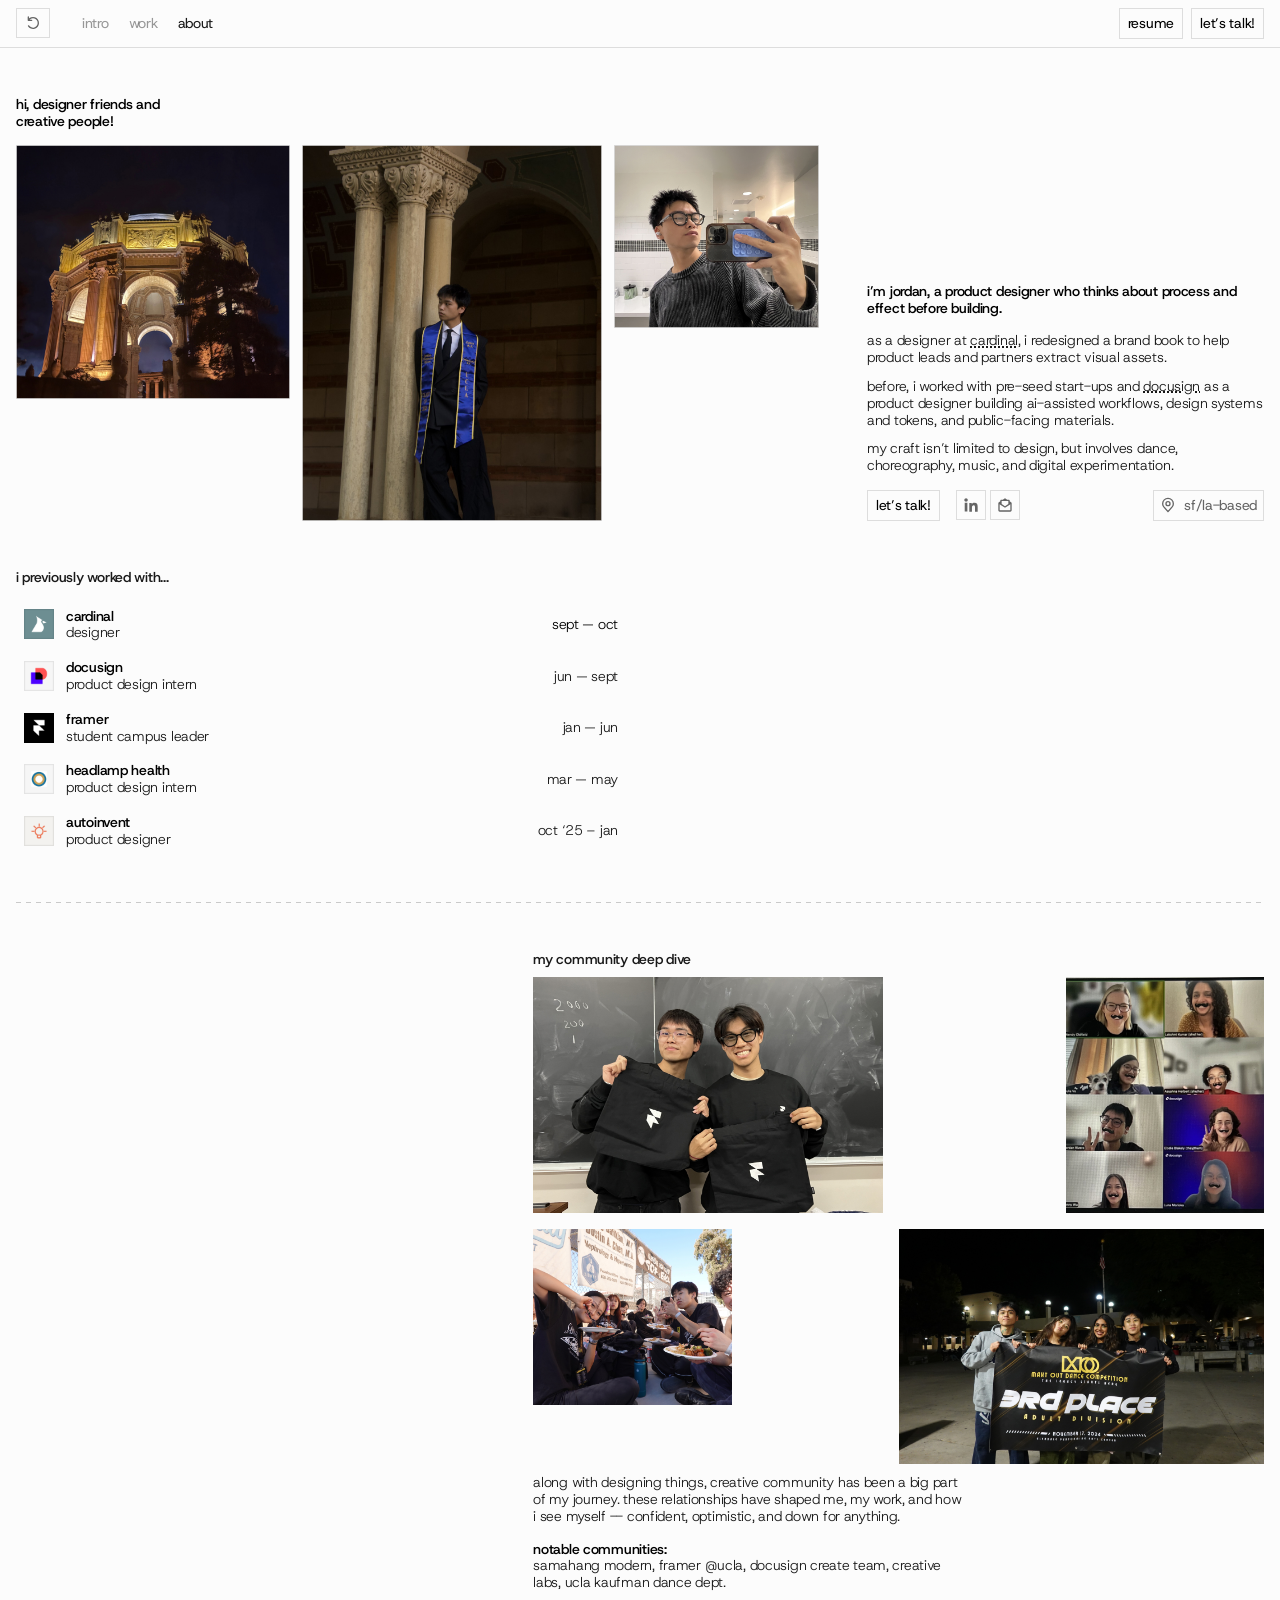
==== about.html @ 240d4ef6 "Use the paper plane as the site icon Tab icons at 32px and 192px, plus a 180px home-screen icon on t" ====
<!doctype html>
<html lang="en" class="is-about">
<head>
  <meta charset="utf-8">
  <meta name="viewport" content="width=device-width, initial-scale=1">
  <title>About — Jordan Rivero</title>
  <link rel="icon" href="favicon-32.png" sizes="32x32" type="image/png">
  <link rel="icon" href="favicon.png" sizes="192x192" type="image/png">
  <link rel="apple-touch-icon" href="apple-touch-icon.png">
  <meta name="description" content="Jordan Rivero — a product designer who thinks about process and effect before building.">
  <link rel="preconnect" href="https://fonts.googleapis.com">
  <link rel="preconnect" href="https://fonts.gstatic.com" crossorigin>
  <link href="https://fonts.googleapis.com/css2?family=Host+Grotesk:wght@300;400;500&display=swap" rel="stylesheet">
  <link rel="stylesheet" href="opening.css">
  <link rel="stylesheet" href="about.css">
  <!-- Opt into the entrance animation (reveal.js) unless motion is reduced -->
  <script>if (!matchMedia('(prefers-reduced-motion: reduce)').matches) document.documentElement.classList.add('js-reveal');</script>
</head>
<body>
  <nav class="nav" aria-label="Primary">
    <div class="nav__left">
      <!-- Reload: opens the main page fresh, so the opening animation plays from the start -->
      <a class="nav__reset" href="index.html" aria-label="Replay the intro"><svg viewBox="0 0 16 16" aria-hidden="true"><path d="M6.66667 5.33333H3.33333V2M3.52733 10.9047C4.14857 11.8613 5.06012 12.5935 6.12817 12.9939C7.19621 13.3942 8.36448 13.4416 9.46145 13.1291C10.5584 12.8166 11.5263 12.1607 12.223 11.2575C12.9197 10.3544 13.3085 9.25175 13.3324 8.11138C13.3562 6.97101 13.0138 5.85303 12.3555 4.92158C11.6972 3.99014 10.7575 3.29429 9.67458 2.9362C8.59163 2.5781 7.4224 2.57664 6.33856 2.93201C5.25471 3.28738 4.31335 3.98087 3.65267 4.91067"/></svg></a>
      <div class="nav__links">
        <a class="nav__link" href="index.html#intro">intro</a>
        <a class="nav__link" href="index.html#work">work</a>
        <a class="nav__link is-active" href="about.html" aria-current="page">about</a>
      </div>
    </div>
    <div class="nav__actions">
      <a class="button" href="https://drive.google.com/file/d/1X71QwJowurffZBn5JLsABfMoCpLJ9Lz0/view?usp=sharing" target="_blank" rel="noopener">resume</a>
      <a class="button" href="mailto:jarivero004@gmail.com">let’s talk!</a>
    </div>
  </nav>

  <main class="about">
    <section class="about__intro">
      <div class="about__hello">
        <h1 class="about__title" data-reveal>hi, designer friends and creative people!</h1>
        <div class="about__photos">
          <img data-reveal src="assets/about/photo-palace.jpg" width="960" height="888" style="--w: 320; --h: 296" alt="The Palace of Fine Arts in San Francisco lit up at night" loading="lazy">
          <img data-reveal src="assets/about/photo-grad.jpg" width="1053" height="1317" style="--w: 351; --h: 439" alt="Jordan in a suit and UCLA graduation stole beside stone columns" loading="lazy">
          <img data-reveal src="assets/about/photo-selfie.jpg" width="720" height="639" style="--w: 240; --h: 213" alt="Jordan taking a mirror selfie in glasses and a knit sweater" loading="lazy">
        </div>
      </div>

      <div class="about__bio">
        <p class="about__lead" data-reveal>i’m jordan, a product designer who thinks about process and effect before building.</p>
        <div class="about__text">
          <p data-reveal>as a designer at <a href="https://www.trycardinal.com/" target="_blank" rel="noopener">cardinal</a>, i redesigned a brand book to help product leads and partners extract visual assets.</p>
          <p data-reveal>before, i worked with pre-seed start-ups and <a href="https://www.docusign.com" target="_blank" rel="noopener">docusign</a> as a product designer building ai-assisted workflows, design systems and tokens, and public-facing materials.</p>
          <p data-reveal>my craft isn’t limited to design, but involves dance, choreography, music, and digital experimentation.</p>
        </div>
        <div class="about__actions" data-reveal>
          <div class="about__contact">
            <a class="button" href="mailto:jarivero004@gmail.com">let’s talk!</a>
            <div class="about__icons">
              <a class="icon-btn" href="https://www.linkedin.com/in/jordanarivero" target="_blank" rel="noopener" aria-label="LinkedIn"><svg viewBox="0 0 16 16" aria-hidden="true"><path fill-rule="evenodd" clip-rule="evenodd" d="M6.286 5.97933H8.762V7.21267C9.11867 6.50333 10.0333 5.866 11.4073 5.866C14.0413 5.866 14.6667 7.278 14.6667 9.86867V14.6667H12V10.4587C12 8.98333 11.6433 8.15133 10.7353 8.15133C9.476 8.15133 8.95267 9.048 8.95267 10.458V14.6667H6.286V5.97933ZM1.71333 14.5533H4.38V5.866H1.71333V14.5533ZM4.762 3.03333C4.7621 3.25685 4.71777 3.47816 4.63159 3.68439C4.54541 3.89063 4.4191 4.07768 4.26 4.23467C4.10043 4.39341 3.91114 4.51916 3.70295 4.60472C3.49476 4.69028 3.27175 4.73399 3.04667 4.73333C2.59307 4.73231 2.15794 4.55352 1.83467 4.23533C1.6762 4.07776 1.55035 3.8905 1.46433 3.68425C1.37831 3.47799 1.33379 3.25681 1.33333 3.03333C1.33333 2.582 1.51333 2.15 1.83533 1.83133C2.1578 1.51192 2.59345 1.33292 3.04733 1.33333C3.502 1.33333 3.938 1.51267 4.26 1.83133C4.582 2.15 4.762 2.582 4.762 3.03333Z"/></svg></a>
              <a class="icon-btn" href="mailto:jarivero004@gmail.com" aria-label="Email"><svg viewBox="0 0 16 16" aria-hidden="true"><path d="M14.3667 5.44667L12.6667 4.31333V3.34C12.6667 2.97333 12.3667 2.67333 12 2.67333H10.2L8.36667 1.45333C8.14 1.30667 7.85333 1.30667 7.62667 1.45333L5.79333 2.67333H3.99333C3.62667 2.67333 3.32667 2.97333 3.32667 3.34V4.31333L1.62667 5.44667C1.44 5.57333 1.32667 5.78 1.32667 6V13.3333C1.32667 14.0667 1.92667 14.6667 2.66 14.6667H13.3267C14.06 14.6667 14.66 14.0667 14.66 13.3333V6C14.66 5.78 14.5467 5.56667 14.36 5.44667H14.3667ZM4.66667 4H11.3333V6.97333L8 9.19333L4.66667 6.97333V4ZM2.66667 13.3333V7.24667L3.63333 7.88667L7.63333 10.5533C7.74667 10.6267 7.87333 10.6667 8 10.6667C8.12667 10.6667 8.26 10.6267 8.36667 10.5533L12.3667 7.88667L13.3333 7.24667V13.3333H2.66667Z"/></svg></a>
            </div>
          </div>
          <span class="about__place"><svg viewBox="0 0 16 16" aria-hidden="true"><g transform="translate(2 0.667)"><path d="M6 8C7.10457 8 8 7.10457 8 6C8 4.89543 7.10457 4 6 4C4.89543 4 4 4.89543 4 6C4 7.10457 4.89543 8 6 8Z"/><path d="M2.22876 2.22876C3.22896 1.22857 4.58551 0.666667 6 0.666667C7.41449 0.666667 8.77104 1.22857 9.77124 2.22876C10.7714 3.22896 11.3333 4.58551 11.3333 6C11.3333 7.26133 11.0653 8.08667 10.3333 9L6 14L1.66667 9C0.934667 8.08667 0.666667 7.26133 0.666667 6C0.666667 4.58551 1.22857 3.22896 2.22876 2.22876Z"/></g></svg>sf/la-based</span>
        </div>
      </div>
    </section>

    <section class="about__work" aria-labelledby="work-title">
      <h2 class="about__heading" id="work-title" data-reveal>i previously worked with...</h2>
      <ul class="roles">
        <li class="role is-current" data-reveal><img src="assets/about/logo-cardinal.png" width="30" height="30" alt=""><div class="role__name"><strong>cardinal</strong><span>designer</span></div><span class="role__date">sept — oct</span></li>
        <li class="role" data-reveal><img src="assets/about/logo-docusign.png" width="30" height="30" alt=""><div class="role__name"><strong>docusign</strong><span>product design intern</span></div><span class="role__date">jun — sept</span></li>
        <li class="role" data-reveal><img src="assets/about/logo-framer.png" width="30" height="30" alt=""><div class="role__name"><strong>framer</strong><span>student campus leader</span></div><span class="role__date">jan — jun</span></li>
        <li class="role" data-reveal><img src="assets/about/logo-headlamp.png" width="30" height="30" alt=""><div class="role__name"><strong>headlamp health</strong><span>product design intern</span></div><span class="role__date">mar — may</span></li>
        <li class="role" data-reveal><img src="assets/about/logo-autoinvent.png" width="30" height="30" alt=""><div class="role__name"><strong>autoinvent</strong><span>product designer</span></div><span class="role__date">oct ‘25 – jan</span></li>
      </ul>
    </section>

    <hr class="about__divider" data-reveal>

    <section class="about__community" aria-labelledby="community-title">
      <h2 class="about__heading" id="community-title" data-reveal>my community deep dive</h2>
      <div class="community__grid">
        <div class="community__col" style="--w: 416">
          <img data-reveal src="assets/about/community-framer.jpg" width="1248" height="840" style="--w: 416; --h: 280" alt="Two Framer campus leaders holding Framer tote bags in a classroom" loading="lazy">
          <img data-reveal src="assets/about/community-lunch.jpg" width="708" height="627" style="--w: 236; --h: 209" alt="A group sharing food outdoors on campus" loading="lazy">
        </div>
        <div class="community__col" style="--w: 434">
          <img class="is-end" data-reveal src="assets/about/community-call.jpg" width="708" height="840" style="--w: 236; --h: 280" alt="A video call grid of teammates wearing paper moustaches" loading="lazy">
          <img data-reveal src="assets/about/community-dance.jpg" width="1302" height="840" style="--w: 434; --h: 280" alt="Dance team holding a 3rd place banner at night" loading="lazy">
        </div>
      </div>
      <div class="community__text">
        <p data-reveal>along with designing things, creative community has been a big part of my journey. these relationships have shaped me, my work, and how i see myself -- confident, optimistic, and down for anything.</p>
        <p data-reveal><strong>notable communities:</strong><br>samahang modern, framer @ucla, docusign create team, creative labs, ucla kaufman dance dept.</p>
      </div>
    </section>
  </main>

  <script src="reveal.js"></script>
</body>
</html>
---- opening.css ----
* { box-sizing: border-box; margin: 0; padding: 0; }

html, body { min-height: 100%; }

/* No rubber-band bounce past the top or bottom: the nav and footers stay against the screen
   edges instead of pulling away to show the page colour beyond them */
html, body { overscroll-behavior: none; }

body {
  background: #fcfcfc;
  color: rgba(0, 0, 0, 0.9);
  font-family: "Host Grotesk", system-ui, sans-serif;
  -webkit-font-smoothing: antialiased;
}

/* No scrolling until the box has landed (the about page has no opening) */
html:not(.is-landed):not(.is-about) body { overflow: hidden; }

a { color: inherit; text-decoration: none; }

/* ---------- Opening ---------- */

.opening {
  position: fixed;
  inset: 0;
  display: grid;
  place-items: center;
  pointer-events: none;
}

/* The frame, carried to the landing box */
.group {
  position: relative;
  /* no will-change: as its own layer, the group's origin moves by fractions of a pixel while the
     box grows, and the clouds re-snap inside it every frame (a visible shake) */
}

/* Outer size is driven by opening.js: 8×8 (closed) → 138×153 (centre cell) → 728×152
   (middle row) → 728×489 (all nine cells, fit to the viewport) */
.frame {
  --k: 4px; /* box inset: 4px in the opening, 8px on the landing */
  --b: 1px; /* box border */
  position: relative;
  width: 8px;
  height: 8px;
}

.box {
  position: absolute;
  inset: var(--k);
  overflow: hidden;
  background: #fff;
  border: var(--b) solid rgba(0, 0, 0, 0.12);
}

.frame.is-closed .box { border-color: transparent; }

/* 4px squares tucked against the box's corners, in the gap around it (Figma 565:2530) */
.corner {
  --c: calc(var(--k) - 4px);
  position: absolute;
  width: 4px;
  height: 4px;
  background: rgba(0, 0, 0, 0.4);
  opacity: 0;
}
.corner--tl { left: var(--c); top: var(--c); }
.corner--tr { right: var(--c); top: var(--c); }
.corner--bl { left: var(--c); bottom: var(--c); }
.corner--br { right: var(--c); bottom: var(--c); }

/* The picture, 473px tall and 720 → 712px wide (opening.js sets the width), laid out in its
   own px. opening.js places it so the window it should show sits on the box centre, scaled
   to fill the box */
.art {
  position: absolute;
  left: 50%;
  top: 50%;
  width: 720px;
  height: 473px;
  transform-origin: 0 0;
}

.grid { position: absolute; inset: 0; }
/* the cloud photo at Figma's object-cover size (1672×941 scaled to 473 tall), centred, so
   it stays put while the grid's width changes */
.art__sky { position: absolute; top: 0; left: 50%; width: 840px; height: 473px; margin-left: -420px; }
.art__sky img { width: 100%; height: 100%; object-fit: cover; opacity: 0; }

/* Nine cells split by white lines (opening.js places them: the centre column is 130px wide,
   rows break at y 194 / 338). A lit cell is washed top → bottom with the Figma gradient;
   opening.js fades it in and out */
.grid__cell {
  position: absolute;
  background: linear-gradient(rgba(90, 254, 211, 0.4), rgba(152, 54, 118, 0.4));
  opacity: 0;
}
.grid__line { position: absolute; background: #fff; }
/* lines stay 1 screen px however the picture is scaled (--px = 1 / zoom) */
.grid__line--v { top: 0; bottom: 0; width: var(--px, 1px); }
.grid__line--h { left: 0; right: 0; height: var(--px, 1px); }

/* ---------- Landing ---------- */

.page {
  display: flex;
  flex-direction: column;
  gap: 48px;
  min-height: 100svh;
  padding-bottom: 48px;
}

.nav {
  display: flex;
  justify-content: space-between;
  align-items: flex-start;
  padding: 8px 16px;
  border-bottom: 1px solid rgba(0, 0, 0, 0.12);
}

.nav__left { display: flex; align-items: center; gap: 24px; }
.nav__links { display: flex; gap: 4px; }
.nav__actions { display: flex; gap: 8px; }

.nav__link,
.button,
.chip {
  font-size: 14px;
  line-height: 1.2;
  letter-spacing: -0.28px;
  white-space: nowrap;
}

.nav__link {
  padding: 6px 8px;
  border-radius: 6px;
  color: rgba(0, 0, 0, 0.4);
  transition: color 0.2s ease;
}
.nav__link:hover,
.nav__link.is-active { color: rgba(0, 0, 0, 0.9); }

.button {
  padding: 6px 8px;
  border: 1px solid rgba(0, 0, 0, 0.12);
  color: #000;
  transition: color 0.2s ease, border-color 0.2s ease, background-color 0.2s ease;
}
/* Hover inverts the button: a solid fill in the line colour, text knocked out of it (over the
   sky the same move in white) */
.button:hover,
.button:focus-visible { background: rgba(0, 0, 0, 0.9); border-color: rgba(0, 0, 0, 0.9); color: #fff; }

/* Reload (as in new-portfolio): opens the page fresh, replaying the opening. Hover darkens it
   and the arrow winds back */
.nav__reset {
  display: flex;
  padding: 6px 8px;
  border: 1px solid rgba(0, 0, 0, 0.12);
  transition: border-color 0.2s ease, background-color 0.2s ease;
}
.nav__reset svg {
  width: 16px;
  height: 16px;
  fill: none;
  stroke: rgba(0, 0, 0, 0.6);
  stroke-width: 1.33;
  stroke-linecap: round;
  stroke-linejoin: round;
  transition: stroke 0.2s ease, transform 0.4s cubic-bezier(0.2, 0.7, 0.2, 1);
}
.nav__reset:hover,
.nav__reset:focus-visible { border-color: rgba(0, 0, 0, 0.3); }
.nav__reset:hover svg,
.nav__reset:focus-visible svg { stroke: rgba(0, 0, 0, 0.9); transform: rotate(-40deg); }

/* Excerpt | hello + box | facts: 328 / 728 / 328 with 48px gaps across the 1480px Figma
   row, filling the height between the nav and the 48px bottom margin. The side columns
   give way (down to 230px, the text width) before the box does */
:root {
  --center-pad: clamp(16px, 6.1svh, 48px); /* space above the header and below the box */
  /* everything stacked around the box: nav 48 + gap 48 + bottom 48 + header 40 + gap 16 */
  --box-chrome: calc(200px + 2 * var(--center-pad));
}

.landing {
  flex: 1;
  display: grid;
  grid-template-columns: minmax(230px, 1fr) auto minmax(230px, 1fr);
  column-gap: 48px;
  align-content: center; /* row hugs the centre column, so facts line up 52px under the box */
  width: 100%;
  padding: 0 16px;
}

.excerpt,
.facts {
  display: flex;
  flex-direction: column;
  align-items: flex-start;
  gap: 16px;
  font-size: 14px;
  line-height: 1.2;
  letter-spacing: -0.7px;
}

.excerpt p { font-weight: 300; }

.side-title {
  font-size: 14px;
  font-weight: 500;
  line-height: 1.2;
  letter-spacing: -0.7px;
}

.excerpt { align-self: start; max-width: 230px; }
/* Bottom of its column, 48px under the box, with the title and each chip right-aligned */
.facts { align-self: end; align-items: flex-end; }

.facts__list {
  display: flex;
  flex-direction: column;
  align-items: inherit;
  gap: 8px;
  list-style: none;
}

.chip {
  display: inline-flex;
  align-items: center;
  gap: 10px;
  padding: 6px 8px;
  border: 1px solid rgba(0, 0, 0, 0.12);
  color: rgba(0, 0, 0, 0.6);
  transition: color 0.2s ease, border-color 0.2s ease;
}
.chip:hover { color: rgba(0, 0, 0, 0.9); border-color: rgba(0, 0, 0, 0.3); }

.chip__arrow {
  width: 16px;
  height: 16px;
  fill: none;
  stroke: currentColor;
  stroke-width: 1.2;
  stroke-linejoin: round;
  transition: transform 0.2s ease;
}
.chip:hover .chip__arrow { transform: translateX(2px); }

.center {
  display: flex;
  flex-direction: column;
  align-items: center;
  gap: 16px;
  align-self: center;
  padding: var(--center-pad) 0;
}

.hello {
  display: flex;
  flex-direction: column;
  align-items: center;
  gap: 6px;
  font-size: 18px;
  font-weight: 500;
  line-height: 0.92;
  letter-spacing: -0.9px;
  white-space: nowrap;
}

.slot {
  position: relative;
  /* As big as the viewport allows at the Figma 728:489 ratio: limited by the height left
     under the nav and header, or by the width left beside two 230px side columns */
  width: min(2000px, 100vw - 32px - 2 * (230px + 48px), max(280px, (100svh - var(--box-chrome)) * 728 / 489));
  aspect-ratio: 728 / 489;
}

/* Once landed, the frame lives in the slot */
.slot .frame { position: absolute; inset: 0; width: auto !important; height: auto !important; }

/* ---------- Full sky (after one scroll down) ---------- */

/* The frame leaves the slot and grows past the viewport edges, so its border and corner
   ticks slide off screen. opening.js drives the rect */
.slot .frame.is-free {
  position: fixed;
  left: var(--fx);
  top: var(--fy);
  right: auto;
  bottom: auto;
  width: var(--fw) !important;
  height: var(--fh) !important;
  z-index: 5;
}

/* Nav sticks to the top (phones scroll the landing, and the sky opens from its bottom), and
   stays on top of the sky in white */
.nav {
  position: sticky;
  top: 0;
  z-index: 10;
  background: #fcfcfc;
  transition: border-color 0.4s ease, background-color 0.4s ease;
}
.is-full .nav { background: transparent; }
.is-full .nav { border-bottom-color: rgba(255, 255, 255, 0.6); }
.is-full .button { border-color: rgba(255, 255, 255, 0.5); } /* over the sky (Figma 566:4291) */
.is-full .button:hover,
.is-full .button:focus-visible { background: #fff; border-color: #fff; color: rgba(0, 0, 0, 0.9); }
.is-full .button,
.is-full .nav__link:hover,
.is-full .nav__link.is-active { color: #fff; }
.is-full .nav__link { color: rgba(255, 255, 255, 0.6); }
.is-full .nav__reset { border-color: rgba(255, 255, 255, 0.5); }
.is-full .nav__reset svg { stroke: #fff; }
.is-full .nav__reset:hover,
.is-full .nav__reset:focus-visible { background: #fff; border-color: #fff; }
.is-full .nav__reset:hover svg,
.is-full .nav__reset:focus-visible svg { stroke: rgba(0, 0, 0, 0.9); }

.is-full .replay { opacity: 0; pointer-events: none; transition-delay: 0s; }

/* Paper planes, placed in the 1512×785 Figma sky and flown in by opening.js */
.planes {
  position: fixed;
  inset: 0;
  z-index: 6;
  overflow: hidden;
  pointer-events: none;
}

.plane {
  position: absolute;
  opacity: 0;
  pointer-events: none;
  will-change: transform;
}
.is-cases .plane { pointer-events: auto; cursor: pointer; }

.plane__body {
  position: absolute;
  inset: 0;
  transition: transform 0.4s cubic-bezier(0.2, 0.7, 0.2, 1);
}
/* The coral plane from the transparent sticker sheet, in a 150×56 box centred in the
   plane's box, then scaled, turned and flipped */
.plane__art {
  --sheet: url("assets/planes/plane.png") -0.82px -0.7px / 151.65px 57.43px no-repeat;
  position: absolute;
  left: 50%;
  top: 50%;
  width: 150px;
  height: 56px;
  background: var(--sheet);
  isolation: isolate;
  transform: translate(-50%, -50%) scale(var(--s, 1)) rotate(var(--rot, 0deg)) scaleY(var(--flip, 1));
}

/* Recolour: a colour-blend fill cut to the plane's shape by the same crop */
.plane__tint {
  position: absolute;
  inset: 0;
  background: var(--tint);
  mix-blend-mode: color;
  -webkit-mask: var(--sheet);
  mask: var(--sheet);
  transition: background-color 0.3s ease;
}

/* Highlighted (its plane or chip is hovered): nudges forward along its heading, and drops the
   grey for its own colour */
.plane.is-hot .plane__body { transform: translate(calc(var(--dx) * 10px), calc(var(--dy) * 10px)) scale(1.05); }
.plane.is-hot .plane__tint { background-color: var(--hot, var(--tint)); }

/* "coming soon!" tag for studies that aren't up yet: floats just above its plane while the
   plane or its chip is hovered (Figma 566:4546) */
.plane__soon {
  position: absolute;
  left: 50%;
  bottom: calc(100% + 8px);
  padding: 6px 8px;
  border: 1px solid #f5f3ee;
  background: #f5f3ee;
  font-size: 14px;
  line-height: 1.2;
  letter-spacing: -0.28px;
  color: #000;
  white-space: nowrap;
  pointer-events: none;
  opacity: 0;
  transform: translate(-50%, 4px);
  transition: opacity 0.2s ease, transform 0.25s cubic-bezier(0.2, 0.7, 0.2, 1);
}
.plane.is-hot .plane__soon { opacity: 1; transform: translate(-50%, 0); }

.cases {
  position: fixed;
  left: 16px;
  bottom: 48px;
  z-index: 7;
  display: flex;
  flex-direction: column;
  gap: 16px;
  width: min(294px, 100vw - 32px);
  padding: 16px;
  background: rgba(255, 255, 255, 0.85);
  opacity: 0;
  transform: translateY(8px);
  pointer-events: none;
  transition: opacity 0.5s ease, transform 0.5s cubic-bezier(0.2, 0.7, 0.2, 1);
}
.is-cases .cases { opacity: 1; transform: none; pointer-events: auto; }

.cases__title {
  font-size: 14px;
  font-weight: 500;
  line-height: 1.2;
  letter-spacing: -0.7px;
}

.cases__list { display: flex; flex-wrap: wrap; gap: 8px; }

.case-chip {
  padding: 6px 8px;
  border: 1px solid rgba(0, 0, 0, 0.12);
  font-size: 14px;
  line-height: 1.2;
  letter-spacing: -0.28px;
  color: #000;
  transition: color 0.2s ease, border-color 0.2s ease, background-color 0.2s ease;
}
/* Same hover as the nav buttons: filled in near-black; also lit while its plane is hovered */
.case-chip.is-hot,
.case-chip:focus-visible { background: rgba(0, 0, 0, 0.9); border-color: rgba(0, 0, 0, 0.9); color: #fff; }

/* Nav and side content load after the header + box, staggered via --d, with the about page's
   entrance: a 14px rise, 70ms apart */
[data-in] {
  opacity: 0;
  transform: translateY(14px);
  transition: opacity 0.7s ease var(--d, 0s), transform 0.8s cubic-bezier(0.2, 0.7, 0.2, 1) var(--d, 0s);
}
.is-landed [data-in] { opacity: 1; transform: none; }

/* Back to the landing via "intro" on the about page (opening.js enterLanding): the about
   page's entrance, a quick staggered rise via --rd, instead of replaying the opening. The nav
   just stays put */
.is-entering .landing [data-in],
.is-entering-box .slot { opacity: 0; transform: translateY(14px); transition: none; }
.is-entering .nav[data-in] { transition: none; }
.is-skip:not(.is-landed) .opening { visibility: hidden; }
.is-skip:not(.is-landed) .nav[data-in] { opacity: 1; transform: none; transition: none; }
.is-reveal .landing [data-in],
.is-reveal .slot {
  transition:
    opacity 0.7s ease var(--rd, 0ms),
    transform 0.8s cubic-bezier(0.2, 0.7, 0.2, 1) var(--rd, 0ms);
}

/* Narrower screens: stack the columns under the box */
@media (max-width: 900px) {
  .landing {
    grid-template-columns: minmax(0, 1fr);
    gap: 48px;
  }
  .slot { width: min(100%, 728px); }
  .excerpt, .facts { width: min(100%, 728px); max-width: none; justify-self: center; }
  .center { order: -1; padding: 0; }
  .facts { align-self: start; }
}

.replay {
  position: fixed;
  left: 16px;
  bottom: 16px;
  padding: 6px 10px;
  border: 1px solid rgba(0, 0, 0, 0.12);
  border-radius: 999px;
  background: #fcfcfc;
  font: inherit;
  font-size: 12px;
  color: rgba(0, 0, 0, 0.4);
  cursor: pointer;
  opacity: 0;
  pointer-events: none;
  transition: opacity 0.4s ease, color 0.2s ease;
}
.replay:hover { color: rgba(0, 0, 0, 0.9); }
.is-landed .replay { opacity: 1; pointer-events: auto; transition-delay: 1.2s, 0s; }

/* ---------- Case study (Figma 566:3215) ---------- */

/* Opening a case pins the nav; it stays white over the sky, then turns solid once the
   scrim has covered it (opening.js drops .is-full) */
.is-case .nav {
  position: fixed;
  top: 0;
  left: 0;
  right: 0;
  transition: border-color 0.4s ease, background-color 0.4s ease;
}
.is-case:not(.is-full) .nav { background: #fcfcfc; }
.is-case .replay { display: none; }

/* Sits above the fixed sky; the page scrolls it up over the clouds */
.case {
  position: relative;
  z-index: 8;
}

/* A viewport-tall wash from clear to the page colour, so the clouds fade into the study as it
   scrolls up instead of being cut off by an edge */
.case__scrim {
  height: 100vh;
  background: linear-gradient(
    to bottom,
    rgba(252, 252, 252, 0) 0%,
    rgba(252, 252, 252, 0.18) 30%,
    rgba(252, 252, 252, 0.6) 62%,
    rgba(252, 252, 252, 0.9) 84%,
    #fcfcfc 100%
  );
}

.case__body {
  display: flex;
  flex-direction: column;
  gap: 80px;
  padding: calc(var(--nav-h, 48px) + 48px) 16px 80px; /* 48px under the fixed nav, a section gap before the footer */
  background: #fcfcfc;
  font-size: 14px;
  line-height: 1.2;
  letter-spacing: -0.28px;
  color: #000;
}

/* Scroll entrance, as on the about page (opening.js armReveal): rises 14px into place */
.case [data-reveal] { opacity: 0; transform: translateY(14px); }
.case [data-reveal].is-in {
  opacity: 1;
  transform: none;
  transition:
    opacity 0.7s ease var(--d, 0ms),
    transform 0.8s cubic-bezier(0.2, 0.7, 0.2, 1) var(--d, 0ms);
}

.case img,
.case video { display: block; width: 100%; height: auto; background: #f5f5f5; } /* the tint shows while a frame loads */
/* Some exports picked up a 1px dark edge from the black page they were cut from */
.case__trim { clip-path: inset(0 1px 1px 0); }
.case video { object-fit: cover; } /* recordings keep their Figma frame (aspect-ratio set inline) */
.case p { font-weight: 300; }

.case__title {
  margin-bottom: 16px;
  font-size: 14px;
  font-weight: 500;
}

/* Hero: intro text bottom-left, logo and key visual to the right (285.72 / 337 / 827.2 of 1480) */
.case__hero {
  display: grid;
  grid-template-columns: minmax(0, 285.72fr) minmax(0, 337fr) minmax(0, 827.2fr);
  column-gap: 16px;
  align-items: start;
}
.case__key { margin-left: -1.92px; } /* Figma has 14.08px between the two images */

.case__intro {
  display: flex;
  flex-direction: column;
  justify-content: space-between;
  gap: 16px;
  align-self: stretch;
}
.case__intro-text { display: flex; flex-direction: column; gap: 16px; }

.case__return {
  display: inline-flex;
  align-self: flex-start;
  align-items: center;
  gap: 10px;
  padding: 6px 8px;
  border: 1px solid rgba(0, 0, 0, 0.12);
  color: rgba(0, 0, 0, 0.6);
  white-space: nowrap;
  transition: color 0.2s ease, border-color 0.2s ease, background-color 0.2s ease;
}
.case__return:hover .chip__arrow { transform: translateX(-2px); }

/* Arrived: the scrim and the landing above the study are dropped, so scrolling up stops at its
   top instead of running back into the sky. The way back is a button */
.is-case-in .landing,
.is-case-in .case__scrim { display: none; }
.is-case-in .page { min-height: 0; padding: 0; gap: 0; } /* only the fixed nav is left in it */
.is-case-in .slot .frame,
.is-case-in .planes { visibility: hidden; }
.case__crumb { font-weight: 500 !important; }
.case__lede { font-size: 18px; letter-spacing: -0.36px; }

/* Meta: four labelled groups of tags */
.case__meta { display: flex; gap: 24px; }
.case__meta dt { margin-bottom: 16px; font-weight: 500; }
.case__meta dd { display: flex; flex-direction: column; align-items: flex-start; gap: 8px; }

.tag {
  display: inline-flex;
  align-items: center;
  gap: 10px;
  padding: 6px 8px;
  border: 1px solid rgba(0, 0, 0, 0.12);
  white-space: nowrap;
}
.tag--link { transition: color 0.2s ease, border-color 0.2s ease, background-color 0.2s ease; }
.case__back { color: rgba(0, 0, 0, 0.6); }
/* Primary ("let's talk!"): same hover as the nav buttons, filled in near-black */
.tag--link:not(.case__back):hover,
.tag--link:not(.case__back):focus-visible { background: rgba(0, 0, 0, 0.9); border-color: rgba(0, 0, 0, 0.9); color: #fff; }
/* Secondary (back to works / return to work): the facts chips' hover */
.case__back:hover,
.case__back:focus-visible,
.case__return:hover,
.case__return:focus-visible { color: rgba(0, 0, 0, 0.9); border-color: rgba(0, 0, 0, 0.3); }
.case__back:hover .chip__arrow { transform: translateX(2px); }

/* Context: two images (345 + 461, 12px apart) beside the mission copy (646) */
.case__context {
  display: grid;
  grid-template-columns: minmax(0, 818fr) minmax(0, 646fr);
  column-gap: 16px;
}
.case__pair {
  display: grid;
  grid-template-columns: minmax(0, 345fr) minmax(0, 461fr);
  column-gap: 12px;
}
.case__copy { max-width: 646px; }
.case__copy p + p,
.case__note p + p { margin-top: 1.2em; }

/* Final assets: rows of artwork (968) beside a note (496), alternating sides */
.case__row {
  display: grid;
  grid-template-columns: minmax(0, 968fr) minmax(0, 496fr);
  column-gap: 16px;
  align-items: start;
}
.case__row--flip { grid-template-columns: minmax(0, 496fr) minmax(0, 968fr); }
.case__row + .case__row { margin-top: 32px; }

/* Artwork keeps its Figma width as a share of the 968 column (--w); the billboard runs past it */
.case__art { display: flex; flex-direction: column; gap: 16px; }
.case__art img { width: calc(var(--w, var(--of, 968)) / var(--of, 968) * 100%); max-width: none; } /* --of: the column's Figma width, if not 968 */
.case__row:not(.case__row--flip) .case__art { position: relative; z-index: 1; }

.case__note { display: flex; gap: 16px; }
.case__note h3 { flex: none; font-size: 14px; font-weight: 400; }
.case__note-text { flex: 1; min-width: 0; } /* all paragraphs in one column beside the label */

.case__takeaways ul { max-width: 646px; padding-left: 21px; font-weight: 300; }
.case__takeaways li + li { margin-top: 1.2em; }

/* Footer (Figma 571:4565): the clouds with a frosted card in the middle. It sticks to
   the bottom of the viewport underneath the opaque body, so the study's end slides up off it.
   Only pinned once the study is open: during the glide down from the sky it stays in flow at
   the article's end, so it never shows over the work page. On the way back up it stays pinned
   until the study has slid down over it again */
.case__body { position: relative; z-index: 1; }
/* A slight inner shadow along the footer's top, hung off the body's bottom edge so it rides
   the seam the whole way through the reveal */
.case__body::after {
  content: "";
  position: absolute;
  top: 100%;
  left: 0;
  right: 0;
  height: 16px;
  background: linear-gradient(to bottom, rgba(0, 0, 0, 0.1), rgba(0, 0, 0, 0));
  pointer-events: none;
}
.is-case-in .case__end,
.is-case-leaving .case__end {
  position: sticky;
  bottom: 0;
}
.case__end {
  display: flex;
  align-items: center;
  justify-content: center;
  height: max(360px, 34.85vw); /* 527 / 1512 */
  padding: 16px;
  background: #3aa6c9 url("assets/clouds-wide.jpg") center bottom / cover no-repeat;
  font-size: 14px;
  line-height: 1.2;
  letter-spacing: -0.28px;
}
.case__ask {
  display: flex;
  flex-direction: column;
  align-items: flex-start;
  width: min(459px, 100%);
  padding: 16px;
  background: rgba(255, 255, 255, 0.85);
}
.case__ask > p:not(.case__ask-title) { margin: 16px 0; font-weight: 300; color: #000; }
.case__ask-title { margin-top: 2px; font-weight: 500 !important; color: rgba(0, 0, 0, 0.9); }
.case__ask-actions { display: flex; justify-content: space-between; align-items: center; align-self: stretch; }

/* The small grey plane: the same sticker as the sky's, at 30% */
.case__plane { position: relative; width: 52px; height: 44px; }
.case__plane .plane__art { --s: 0.3; --rot: -20.66deg; --tint: #282829; }

/* ---------- Pieces the docusign study adds to the same system (Figma 354:2061) ---------- */

/* Hero with the key visual first (902 / 562) */
.case__hero--art-first { grid-template-columns: minmax(0, 902fr) minmax(0, 562fr); }
.case__hero--art-first .case__key { margin-left: 0; }

/* Skills tags wrap two to a row where they fit */
.case__tags-wrap { flex-flow: row wrap; max-width: 130px; }

/* A section of copy then artwork, 16px apart */
.case__block > * + * { margin-top: 16px; }
.case__copy--lead { max-width: 646px; }
.case__copy--right { margin-left: calc(834 / 1480 * 100%); } /* the right-hand 646 column */
.case__dotted { text-decoration: underline dotted; text-underline-offset: 2px; }

/* Two images side by side; the columns (their Figma widths) are set inline */
.case__duo { display: grid; column-gap: 16px; }
.case__duo--tight { column-gap: 12px; }

/* Two images stacked in one column, 12px apart (cardinal's mission pair) */
.case__stack { display: flex; flex-direction: column; gap: 12px; }

/* Copy (730) beside one image (734) */
.case__challenges { display: grid; grid-template-columns: minmax(0, 730fr) minmax(0, 734fr); column-gap: 16px; align-items: start; }
.case__challenges .case__copy p { max-width: 646px; }

/* Final flows: each image at its Figma width with its label tag beside its bottom edge,
   alternating sides */
.case__flows { display: flex; flex-direction: column; gap: 16px; }
.case__flow { display: flex; align-items: flex-end; gap: 12px; margin: 0; }
.case__flow--caption-left { flex-direction: row-reverse; }
.case__flow img,
.case__flow video { flex: none; width: calc(var(--w) / 1480 * 100%); }
.case__flow figcaption { flex: none; }

@media (max-width: 900px) {
  .case__hero, .case__context, .case__pair, .case__row, .case__row--flip { grid-template-columns: minmax(0, 1fr); row-gap: 16px; }
  .case__key { margin-left: 0; }
  .case__meta { flex-wrap: wrap; }
  .case__row--flip .case__note { order: 2; }
  .case__art img { width: 100%; }
  .case__hero--art-first, .case__duo, .case__challenges { grid-template-columns: minmax(0, 1fr) !important; row-gap: 16px; }
  .case__copy--right { margin-left: 0; }
  .case__flow, .case__flow--caption-left { flex-direction: column; align-items: flex-start; gap: 8px; }
  .case__flow img, .case__flow video { width: 100%; }
}
---- about.css ----
/* About page (about.html), brought over from new-portfolio's about page: the bio, previous
   roles and community. Nav, buttons and chips come from opening.css */

/* The overscroll canvas matches the page */
html { background: #fcfcfc; }

/* ---------- About page ---------- */

.about {
  position: relative;
  background: #fcfcfc;
  padding: 48px 16px; /* 48px below the nav, and 48px from the last line to the page's end */
  font-size: 14px;
  line-height: 1.2;
  letter-spacing: -0.28px;
  color: rgba(0, 0, 0, 0.9);
}

.about h1,
.about h2 {
  font-size: inherit;
  line-height: inherit;
  letter-spacing: inherit;
}

/* Intro: greeting + photos on the left, bio bottom-right filling up to 48px
   from the photos */
.about__intro {
  display: flex;
  align-items: flex-end;
  gap: 48px;
}

.about__hello {
  flex: 0 1 935px;
  min-width: 0;
}

.about__title {
  max-width: 193px;
  font-weight: 500;
  color: #000;
}

/* Photos keep their design sizes' proportions and scale down together */
.about__photos {
  display: flex;
  align-items: flex-start;
  gap: 12px;
  margin-top: 16px;
}

.about__photos img {
  flex: var(--w) 1 0;
  min-width: 0;
  width: 0;
  height: auto;
  aspect-ratio: var(--w) / var(--h);
  object-fit: cover;
  display: block;
}

.about__bio {
  flex: 1 0 397px;
  display: flex;
  flex-direction: column;
  gap: 16px;
}

.about__lead {
  font-weight: 500;
  color: #000;
}

.about__text {
  display: flex;
  flex-direction: column;
  gap: 12px;
  font-weight: 300;
}

.about__text a {
  color: inherit;
  text-decoration: underline dotted;
  text-decoration-thickness: 12%;
  text-underline-position: from-font;
  transition: color 0.2s ease;
}

.about__text a:hover { color: #000; text-decoration-style: solid; }

.about__actions {
  display: flex;
  align-items: center;
  justify-content: space-between;
  gap: 16px;
}

.about__contact {
  display: flex;
  align-items: center;
  gap: 16px;
}

.about__icons {
  display: flex;
  gap: 4px;
}

.icon-btn {
  display: flex;
  padding: 6px;
  border: 1px solid rgba(0, 0, 0, 0.12);
  transition: border-color 0.2s ease;
}

.icon-btn svg {
  width: 16px;
  height: 16px;
  fill: rgba(0, 0, 0, 0.6);
  transition: fill 0.2s ease;
}

.icon-btn:hover { border-color: rgba(0, 0, 0, 0.24); }
.icon-btn:hover svg { fill: rgba(0, 0, 0, 0.9); }

.about__place {
  display: flex;
  align-items: center;
  gap: 8px;
  padding: 6px;
  border: 1px solid rgba(0, 0, 0, 0.12);
  color: rgba(0, 0, 0, 0.6);
  white-space: nowrap;
}

.about__place svg {
  width: 16px;
  height: 16px;
  fill: none;
  stroke: rgba(0, 0, 0, 0.6);
  stroke-width: 1.33333;
  stroke-linecap: round;
  stroke-linejoin: round;
}

.icon-btn:focus-visible,
.about__text a:focus-visible {
  outline: 2px solid #19c3c3;
  outline-offset: 2px;
}

/* Previous roles */
.about__work {
  max-width: 610px;
  margin-top: 48px;
}

.about__heading { font-weight: 500; }

.roles {
  display: flex;
  flex-direction: column;
  gap: 6px;
  margin-top: 16px;
  padding: 0;
  list-style: none;
}

.role {
  display: flex;
  align-items: center;
  gap: 12px;
  padding: 6px 8px;
  border-radius: 6px;
}

.role img {
  width: 30px;
  height: 30px;
  flex-shrink: 0;
}

.role__name {
  display: flex;
  flex-direction: column;
  flex: 1;
  min-width: 0;
  font-weight: 300;
}

.role__name strong {
  font-weight: 500;
  color: #000;
}

.role__date {
  font-weight: 300;
  white-space: nowrap;
}

.role.is-current .role__date { color: #000; }

/* 1px dashed rule, 5px dashes */
.about__divider {
  height: 1px;
  margin: 48px 0;
  border: 0;
  background: repeating-linear-gradient(90deg, rgba(0, 0, 0, 0.2) 0 5px, transparent 5px 10px);
}

/* Community: sits in the right 866 / 1479 of the page */
.about__community {
  width: calc(866 / 1479 * 100%);
  margin-left: auto;
}

.community__grid {
  display: flex;
  align-items: flex-start;
  gap: 16px;
  margin-top: 10px;
}

.community__col {
  flex: var(--w) 1 0;
  min-width: 0;
  display: flex;
  flex-direction: column;
  gap: 16px;
}

.community__col img {
  width: calc(var(--w) / var(--col) * 100%);
  height: auto;
  aspect-ratio: var(--w) / var(--h);
  object-fit: cover;
  display: block;
}

.community__col:first-child { --col: 416; }
.community__col:last-child { --col: 434; }
.community__col img.is-end { align-self: flex-end; }

.community__text {
  display: flex;
  flex-direction: column;
  gap: 16px;
  max-width: 432px;
  margin-top: 10px;
  font-weight: 300;
}

.community__text strong {
  font-weight: 500;
  color: #000;
}

/* Narrower screens: stack the intro, let community use the full width */
@media (max-width: 1100px) {
  .about__intro { flex-direction: column; align-items: stretch; }
  .about__hello { flex-basis: auto; }
  .about__bio { flex-basis: auto; max-width: 560px; }
  .about__community { width: 100%; }
}

@media (max-width: 600px) {
  .about__photos { gap: 8px; }
  .about__actions { flex-wrap: wrap; }
  .community__grid { gap: 8px; }
  .community__col { gap: 8px; }
}

/* ---------- Page entrance (about page, and the home page via "work") ---------- */

.js-reveal [data-reveal] {
  opacity: 0;
  transform: translateY(14px);
}

.js-reveal [data-reveal].is-in {
  opacity: 1;
  transform: none;
  transition:
    opacity 0.7s ease var(--d, 0ms),
    transform 0.8s cubic-bezier(0.2, 0.7, 0.2, 1) var(--d, 0ms);
}

/* The dashed divider draws in from the left */
.js-reveal .about__divider[data-reveal] {
  opacity: 1;
  transform: scaleX(0);
  transform-origin: left center;
}

.js-reveal .about__divider[data-reveal].is-in {
  transform: none;
  transition: transform 1.1s cubic-bezier(0.65, 0, 0.35, 1) var(--d, 0ms);
}

/* Photos shimmer until they arrive, then sharpen into focus */
.about img.is-loading {
  background: linear-gradient(100deg, #ebebeb 30%, #f4f4f4 50%, #ebebeb 70%);
  background-size: 220% 100%;
  animation: about-shimmer 1.3s linear infinite;
}

.about img.is-sharpening { animation: about-sharpen 0.7s ease-out; }

@keyframes about-shimmer {
  from { background-position: 120% 0; }
  to { background-position: -120% 0; }
}

@keyframes about-sharpen {
  from { filter: blur(12px) saturate(0.85); }
  to { filter: none; }
}
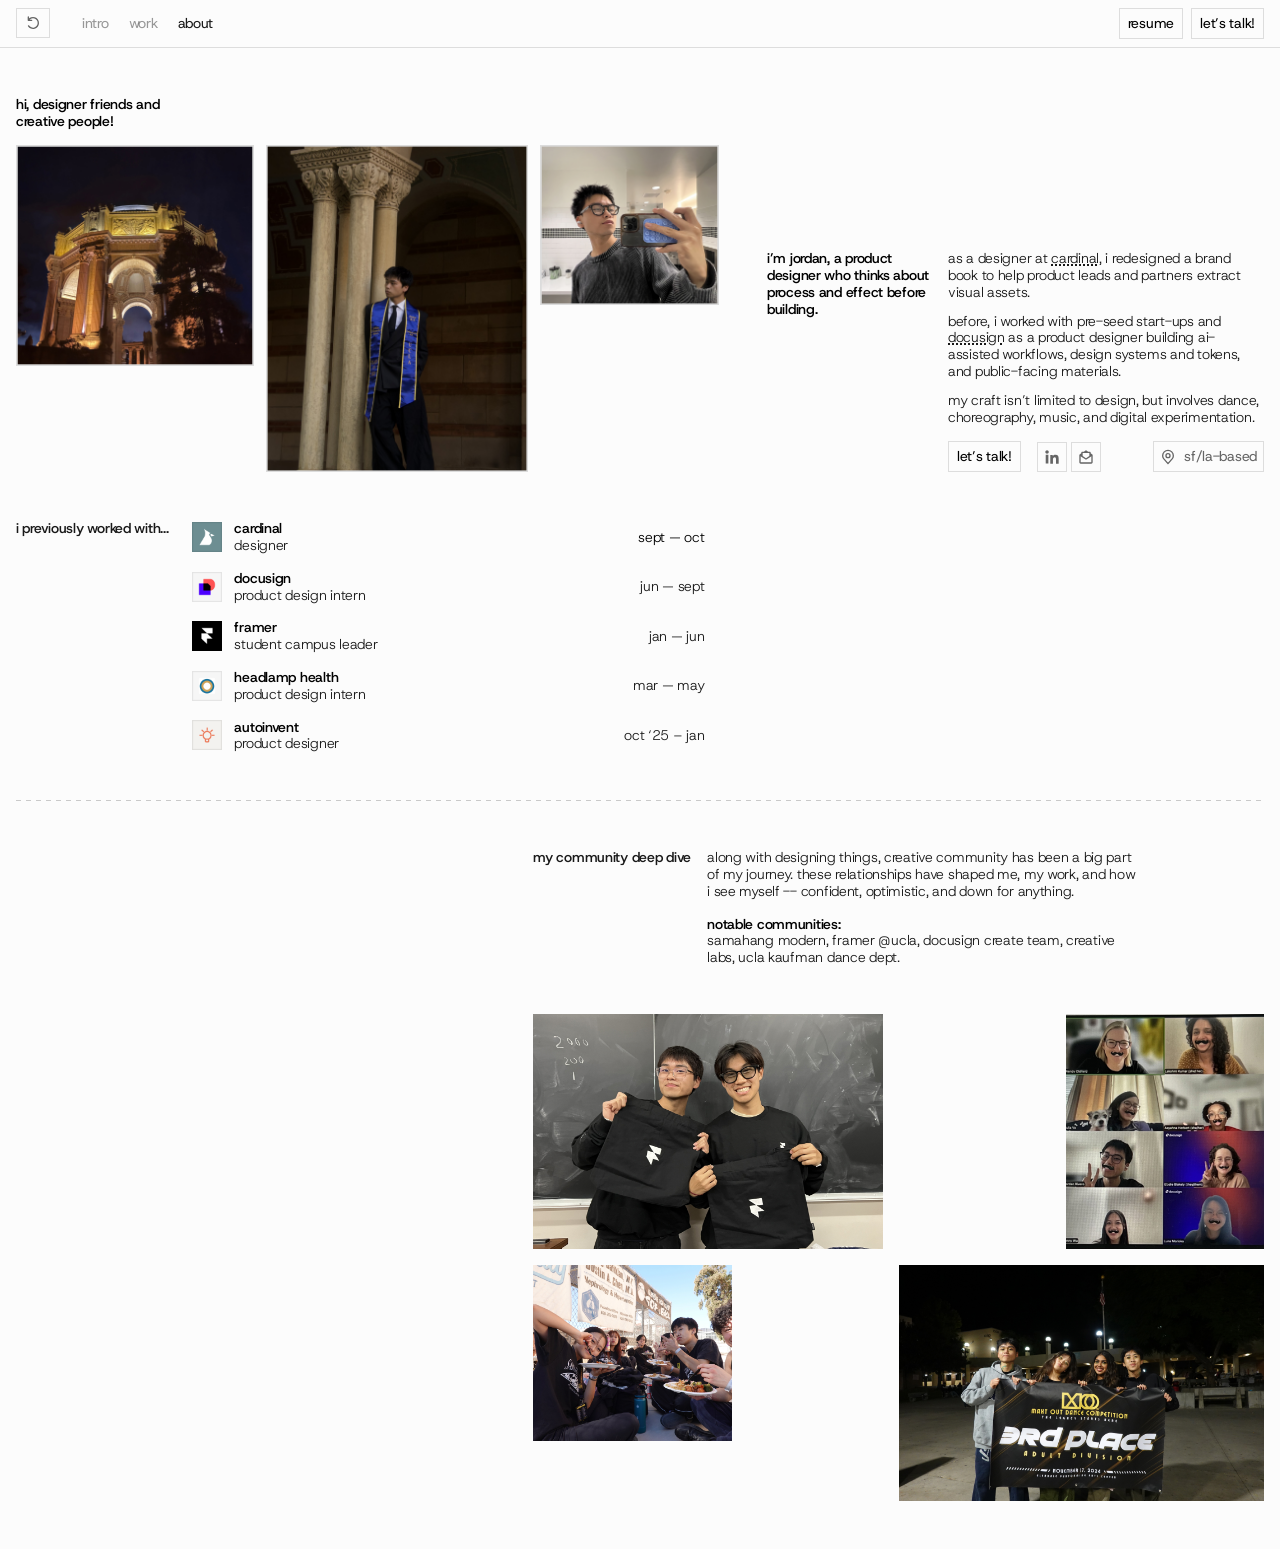
==== commit 58e137d4: "Lay out the about page with labels beside their text Following Figma 328:539: the bio lead, "i previ" ====
--- a/about.html
+++ b/about.html
@@ -46,20 +46,22 @@
 
       <div class="about__bio">
         <p class="about__lead" data-reveal>i’m jordan, a product designer who thinks about process and effect before building.</p>
-        <div class="about__text">
-          <p data-reveal>as a designer at <a href="https://www.trycardinal.com/" target="_blank" rel="noopener">cardinal</a>, i redesigned a brand book to help product leads and partners extract visual assets.</p>
-          <p data-reveal>before, i worked with pre-seed start-ups and <a href="https://www.docusign.com" target="_blank" rel="noopener">docusign</a> as a product designer building ai-assisted workflows, design systems and tokens, and public-facing materials.</p>
-          <p data-reveal>my craft isn’t limited to design, but involves dance, choreography, music, and digital experimentation.</p>
-        </div>
-        <div class="about__actions" data-reveal>
-          <div class="about__contact">
-            <a class="button" href="mailto:jarivero004@gmail.com">let’s talk!</a>
-            <div class="about__icons">
-              <a class="icon-btn" href="https://www.linkedin.com/in/jordanarivero" target="_blank" rel="noopener" aria-label="LinkedIn"><svg viewBox="0 0 16 16" aria-hidden="true"><path fill-rule="evenodd" clip-rule="evenodd" d="M6.286 5.97933H8.762V7.21267C9.11867 6.50333 10.0333 5.866 11.4073 5.866C14.0413 5.866 14.6667 7.278 14.6667 9.86867V14.6667H12V10.4587C12 8.98333 11.6433 8.15133 10.7353 8.15133C9.476 8.15133 8.95267 9.048 8.95267 10.458V14.6667H6.286V5.97933ZM1.71333 14.5533H4.38V5.866H1.71333V14.5533ZM4.762 3.03333C4.7621 3.25685 4.71777 3.47816 4.63159 3.68439C4.54541 3.89063 4.4191 4.07768 4.26 4.23467C4.10043 4.39341 3.91114 4.51916 3.70295 4.60472C3.49476 4.69028 3.27175 4.73399 3.04667 4.73333C2.59307 4.73231 2.15794 4.55352 1.83467 4.23533C1.6762 4.07776 1.55035 3.8905 1.46433 3.68425C1.37831 3.47799 1.33379 3.25681 1.33333 3.03333C1.33333 2.582 1.51333 2.15 1.83533 1.83133C2.1578 1.51192 2.59345 1.33292 3.04733 1.33333C3.502 1.33333 3.938 1.51267 4.26 1.83133C4.582 2.15 4.762 2.582 4.762 3.03333Z"/></svg></a>
-              <a class="icon-btn" href="mailto:jarivero004@gmail.com" aria-label="Email"><svg viewBox="0 0 16 16" aria-hidden="true"><path d="M14.3667 5.44667L12.6667 4.31333V3.34C12.6667 2.97333 12.3667 2.67333 12 2.67333H10.2L8.36667 1.45333C8.14 1.30667 7.85333 1.30667 7.62667 1.45333L5.79333 2.67333H3.99333C3.62667 2.67333 3.32667 2.97333 3.32667 3.34V4.31333L1.62667 5.44667C1.44 5.57333 1.32667 5.78 1.32667 6V13.3333C1.32667 14.0667 1.92667 14.6667 2.66 14.6667H13.3267C14.06 14.6667 14.66 14.0667 14.66 13.3333V6C14.66 5.78 14.5467 5.56667 14.36 5.44667H14.3667ZM4.66667 4H11.3333V6.97333L8 9.19333L4.66667 6.97333V4ZM2.66667 13.3333V7.24667L3.63333 7.88667L7.63333 10.5533C7.74667 10.6267 7.87333 10.6667 8 10.6667C8.12667 10.6667 8.26 10.6267 8.36667 10.5533L12.3667 7.88667L13.3333 7.24667V13.3333H2.66667Z"/></svg></a>
+        <div class="about__bio-body">
+          <div class="about__text">
+            <p data-reveal>as a designer at <a href="https://www.trycardinal.com/" target="_blank" rel="noopener">cardinal</a>, i redesigned a brand book to help product leads and partners extract visual assets.</p>
+            <p data-reveal>before, i worked with pre-seed start-ups and <a href="https://www.docusign.com" target="_blank" rel="noopener">docusign</a> as a product designer building ai-assisted workflows, design systems and tokens, and public-facing materials.</p>
+            <p data-reveal>my craft isn’t limited to design, but involves dance, choreography, music, and digital experimentation.</p>
+          </div>
+          <div class="about__actions" data-reveal>
+            <div class="about__contact">
+              <a class="button" href="mailto:jarivero004@gmail.com">let’s talk!</a>
+              <div class="about__icons">
+                <a class="icon-btn" href="https://www.linkedin.com/in/jordanarivero" target="_blank" rel="noopener" aria-label="LinkedIn"><svg viewBox="0 0 16 16" aria-hidden="true"><path fill-rule="evenodd" clip-rule="evenodd" d="M6.286 5.97933H8.762V7.21267C9.11867 6.50333 10.0333 5.866 11.4073 5.866C14.0413 5.866 14.6667 7.278 14.6667 9.86867V14.6667H12V10.4587C12 8.98333 11.6433 8.15133 10.7353 8.15133C9.476 8.15133 8.95267 9.048 8.95267 10.458V14.6667H6.286V5.97933ZM1.71333 14.5533H4.38V5.866H1.71333V14.5533ZM4.762 3.03333C4.7621 3.25685 4.71777 3.47816 4.63159 3.68439C4.54541 3.89063 4.4191 4.07768 4.26 4.23467C4.10043 4.39341 3.91114 4.51916 3.70295 4.60472C3.49476 4.69028 3.27175 4.73399 3.04667 4.73333C2.59307 4.73231 2.15794 4.55352 1.83467 4.23533C1.6762 4.07776 1.55035 3.8905 1.46433 3.68425C1.37831 3.47799 1.33379 3.25681 1.33333 3.03333C1.33333 2.582 1.51333 2.15 1.83533 1.83133C2.1578 1.51192 2.59345 1.33292 3.04733 1.33333C3.502 1.33333 3.938 1.51267 4.26 1.83133C4.582 2.15 4.762 2.582 4.762 3.03333Z"/></svg></a>
+                <a class="icon-btn" href="mailto:jarivero004@gmail.com" aria-label="Email"><svg viewBox="0 0 16 16" aria-hidden="true"><path d="M14.3667 5.44667L12.6667 4.31333V3.34C12.6667 2.97333 12.3667 2.67333 12 2.67333H10.2L8.36667 1.45333C8.14 1.30667 7.85333 1.30667 7.62667 1.45333L5.79333 2.67333H3.99333C3.62667 2.67333 3.32667 2.97333 3.32667 3.34V4.31333L1.62667 5.44667C1.44 5.57333 1.32667 5.78 1.32667 6V13.3333C1.32667 14.0667 1.92667 14.6667 2.66 14.6667H13.3267C14.06 14.6667 14.66 14.0667 14.66 13.3333V6C14.66 5.78 14.5467 5.56667 14.36 5.44667H14.3667ZM4.66667 4H11.3333V6.97333L8 9.19333L4.66667 6.97333V4ZM2.66667 13.3333V7.24667L3.63333 7.88667L7.63333 10.5533C7.74667 10.6267 7.87333 10.6667 8 10.6667C8.12667 10.6667 8.26 10.6267 8.36667 10.5533L12.3667 7.88667L13.3333 7.24667V13.3333H2.66667Z"/></svg></a>
+              </div>
             </div>
+            <span class="about__place"><svg viewBox="0 0 16 16" aria-hidden="true"><g transform="translate(2 0.667)"><path d="M6 8C7.10457 8 8 7.10457 8 6C8 4.89543 7.10457 4 6 4C4.89543 4 4 4.89543 4 6C4 7.10457 4.89543 8 6 8Z"/><path d="M2.22876 2.22876C3.22896 1.22857 4.58551 0.666667 6 0.666667C7.41449 0.666667 8.77104 1.22857 9.77124 2.22876C10.7714 3.22896 11.3333 4.58551 11.3333 6C11.3333 7.26133 11.0653 8.08667 10.3333 9L6 14L1.66667 9C0.934667 8.08667 0.666667 7.26133 0.666667 6C0.666667 4.58551 1.22857 3.22896 2.22876 2.22876Z"/></g></svg>sf/la-based</span>
           </div>
-          <span class="about__place"><svg viewBox="0 0 16 16" aria-hidden="true"><g transform="translate(2 0.667)"><path d="M6 8C7.10457 8 8 7.10457 8 6C8 4.89543 7.10457 4 6 4C4.89543 4 4 4.89543 4 6C4 7.10457 4.89543 8 6 8Z"/><path d="M2.22876 2.22876C3.22896 1.22857 4.58551 0.666667 6 0.666667C7.41449 0.666667 8.77104 1.22857 9.77124 2.22876C10.7714 3.22896 11.3333 4.58551 11.3333 6C11.3333 7.26133 11.0653 8.08667 10.3333 9L6 14L1.66667 9C0.934667 8.08667 0.666667 7.26133 0.666667 6C0.666667 4.58551 1.22857 3.22896 2.22876 2.22876Z"/></g></svg>sf/la-based</span>
         </div>
       </div>
     </section>
@@ -78,7 +80,13 @@
     <hr class="about__divider" data-reveal>
 
     <section class="about__community" aria-labelledby="community-title">
-      <h2 class="about__heading" id="community-title" data-reveal>my community deep dive</h2>
+      <div class="community__intro">
+        <h2 class="about__heading" id="community-title" data-reveal>my community deep dive</h2>
+        <div class="community__text">
+          <p data-reveal>along with designing things, creative community has been a big part of my journey. these relationships have shaped me, my work, and how i see myself -- confident, optimistic, and down for anything.</p>
+          <p data-reveal><strong>notable communities:</strong><br>samahang modern, framer @ucla, docusign create team, creative labs, ucla kaufman dance dept.</p>
+        </div>
+      </div>
       <div class="community__grid">
         <div class="community__col" style="--w: 416">
           <img data-reveal src="assets/about/community-framer.jpg" width="1248" height="840" style="--w: 416; --h: 280" alt="Two Framer campus leaders holding Framer tote bags in a classroom" loading="lazy">
@@ -89,10 +97,6 @@
           <img data-reveal src="assets/about/community-dance.jpg" width="1302" height="840" style="--w: 434; --h: 280" alt="Dance team holding a 3rd place banner at night" loading="lazy">
         </div>
       </div>
-      <div class="community__text">
-        <p data-reveal>along with designing things, creative community has been a big part of my journey. these relationships have shaped me, my work, and how i see myself -- confident, optimistic, and down for anything.</p>
-        <p data-reveal><strong>notable communities:</strong><br>samahang modern, framer @ucla, docusign create team, creative labs, ucla kaufman dance dept.</p>
-      </div>
     </section>
   </main>
 
--- a/opening.css
+++ b/opening.css
@@ -193,15 +193,24 @@
   padding: 0 16px;
 }
 
+/* Label on the left, its content 16px to the right (Figma 565:2516) */
 .excerpt,
 .facts {
   display: flex;
-  flex-direction: column;
   align-items: flex-start;
   gap: 16px;
   font-size: 14px;
   line-height: 1.2;
   letter-spacing: -0.7px;
+}
+
+.excerpt__body {
+  flex: 1;
+  min-width: 0;
+  display: flex;
+  flex-direction: column;
+  align-items: flex-start;
+  gap: 16px;
 }
 
 .excerpt p { font-weight: 300; }
@@ -211,16 +220,17 @@
   font-weight: 500;
   line-height: 1.2;
   letter-spacing: -0.7px;
-}
-
-.excerpt { align-self: start; max-width: 230px; }
-/* Bottom of its column, 48px under the box, with the title and each chip right-aligned */
-.facts { align-self: end; align-items: flex-end; }
+  flex: none;
+}
+
+.excerpt { align-self: start; }
+/* Bottom of its column, level with the bottom of the box, from the column's left edge */
+.facts { align-self: end; }
 
 .facts__list {
   display: flex;
   flex-direction: column;
-  align-items: inherit;
+  align-items: flex-start;
   gap: 8px;
   list-style: none;
 }
@@ -639,6 +649,19 @@
 .case__copy p + p,
 .case__note p + p { margin-top: 1.2em; }
 
+/* Cardinal's mission (Figma 566:3426): a 660px row, the label with both paragraphs stacked
+   16px apart beside it */
+.case__context--side { grid-template-columns: minmax(0, 804fr) minmax(0, 660fr); }
+.case__copy--side { display: flex; align-items: flex-start; gap: 16px; max-width: none; }
+.case__copy--side .case__title { flex: none; width: var(--lw, auto); margin-bottom: 0; } /* --lw: Figma's label width where it wraps */
+.case__copy-text { flex: 1; min-width: 0; }
+.case__copy-text p + p { margin-top: 16px; }
+/* Docusign's overview (Figma 354:2094): the Iris art fills everything left of the 500px copy,
+   its picture cropped (plain grey off the top and bottom) to the 964×428 frame */
+.case__context--iris { grid-template-columns: minmax(0, 964fr) minmax(0, 500fr); }
+.case__fill { object-fit: cover; }
+.case__copy--overview { max-width: 500px; justify-self: end; }
+
 /* Final assets: rows of artwork (968) beside a note (496), alternating sides */
 .case__row {
   display: grid;
@@ -722,8 +745,9 @@
 
 /* A section of copy then artwork, 16px apart */
 .case__block > * + * { margin-top: 16px; }
-.case__copy--lead { max-width: 646px; }
-.case__copy--right { margin-left: calc(834 / 1480 * 100%); } /* the right-hand 646 column */
+/* Docusign's copy blocks (Figma 574:4639–4645): 740 wide, the right-hand ones starting halfway */
+.case__copy--lead { max-width: 740px; }
+.case__copy--right { margin-left: 50%; } /* the right-hand 740 of 1480 */
 .case__dotted { text-decoration: underline dotted; text-underline-offset: 2px; }
 
 /* Two images side by side; the columns (their Figma widths) are set inline */
@@ -754,6 +778,10 @@
   .case__art img { width: 100%; }
   .case__hero--art-first, .case__duo, .case__challenges { grid-template-columns: minmax(0, 1fr) !important; row-gap: 16px; }
   .case__copy--right { margin-left: 0; }
+  /* no room for a label column: the label goes back above its text */
+  .case__copy--side { flex-direction: column; }
+  .case__copy--side .case__title { width: auto; }
+  .case__copy--overview { justify-self: stretch; max-width: none; }
   .case__flow, .case__flow--caption-left { flex-direction: column; align-items: flex-start; gap: 8px; }
   .case__flow img, .case__flow video { width: 100%; }
 }
--- a/about.css
+++ b/about.css
@@ -58,18 +58,30 @@
   aspect-ratio: var(--w) / var(--h);
   object-fit: cover;
   display: block;
-}
-
+  border: 1px solid #dcdcdc;
+}
+
+/* Bio (Figma 328:539): the lead line on the left, the paragraphs and contact row beside it */
 .about__bio {
-  flex: 1 0 397px;
-  display: flex;
-  flex-direction: column;
+  flex: 1 0 497px;
+  display: flex;
+  align-items: flex-start;
   gap: 16px;
 }
 
 .about__lead {
+  flex: none;
+  width: 165px;
   font-weight: 500;
   color: #000;
+}
+
+.about__bio-body {
+  flex: 1;
+  min-width: 0;
+  display: flex;
+  flex-direction: column;
+  gap: 16px;
 }
 
 .about__text {
@@ -150,19 +162,22 @@
   outline-offset: 2px;
 }
 
-/* Previous roles */
+/* Previous roles: the heading on the left, the list beside it, rows 16px apart */
 .about__work {
-  max-width: 610px;
+  display: flex;
+  align-items: flex-start;
+  gap: 16px;
   margin-top: 48px;
 }
 
-.about__heading { font-weight: 500; }
+.about__heading { flex: none; font-weight: 500; }
 
 .roles {
-  display: flex;
-  flex-direction: column;
-  gap: 6px;
-  margin-top: 16px;
+  flex: 0 1 528px; /* 8 + 442 (logo and name) + the date + 8 */
+  min-width: 0;
+  display: flex;
+  flex-direction: column;
+  gap: 16px;
   padding: 0;
   list-style: none;
 }
@@ -171,7 +186,7 @@
   display: flex;
   align-items: center;
   gap: 12px;
-  padding: 6px 8px;
+  padding: 0 8px;
   border-radius: 6px;
 }
 
@@ -181,10 +196,11 @@
   flex-shrink: 0;
 }
 
+/* logo + name take 442 of the row, as in Figma; the date follows on the right */
 .role__name {
   display: flex;
   flex-direction: column;
-  flex: 1;
+  flex: 0 1 400px;
   min-width: 0;
   font-weight: 300;
 }
@@ -195,6 +211,7 @@
 }
 
 .role__date {
+  margin-left: auto;
   font-weight: 300;
   white-space: nowrap;
 }
@@ -215,11 +232,18 @@
   margin-left: auto;
 }
 
+/* The heading and its text side by side, then the photos 48px below */
+.community__intro {
+  display: flex;
+  align-items: flex-start;
+  gap: 16px;
+  margin-bottom: 48px;
+}
+
 .community__grid {
   display: flex;
   align-items: flex-start;
   gap: 16px;
-  margin-top: 10px;
 }
 
 .community__col {
@@ -247,7 +271,6 @@
   flex-direction: column;
   gap: 16px;
   max-width: 432px;
-  margin-top: 10px;
   font-weight: 300;
 }
 
@@ -267,6 +290,10 @@
 @media (max-width: 600px) {
   .about__photos { gap: 8px; }
   .about__actions { flex-wrap: wrap; }
+  /* no room for labels beside text: each goes back above its content */
+  .about__bio, .about__work, .community__intro { flex-direction: column; }
+  .about__lead { width: auto; }
+  .roles { flex-basis: auto; width: 100%; }
   .community__grid { gap: 8px; }
   .community__col { gap: 8px; }
 }
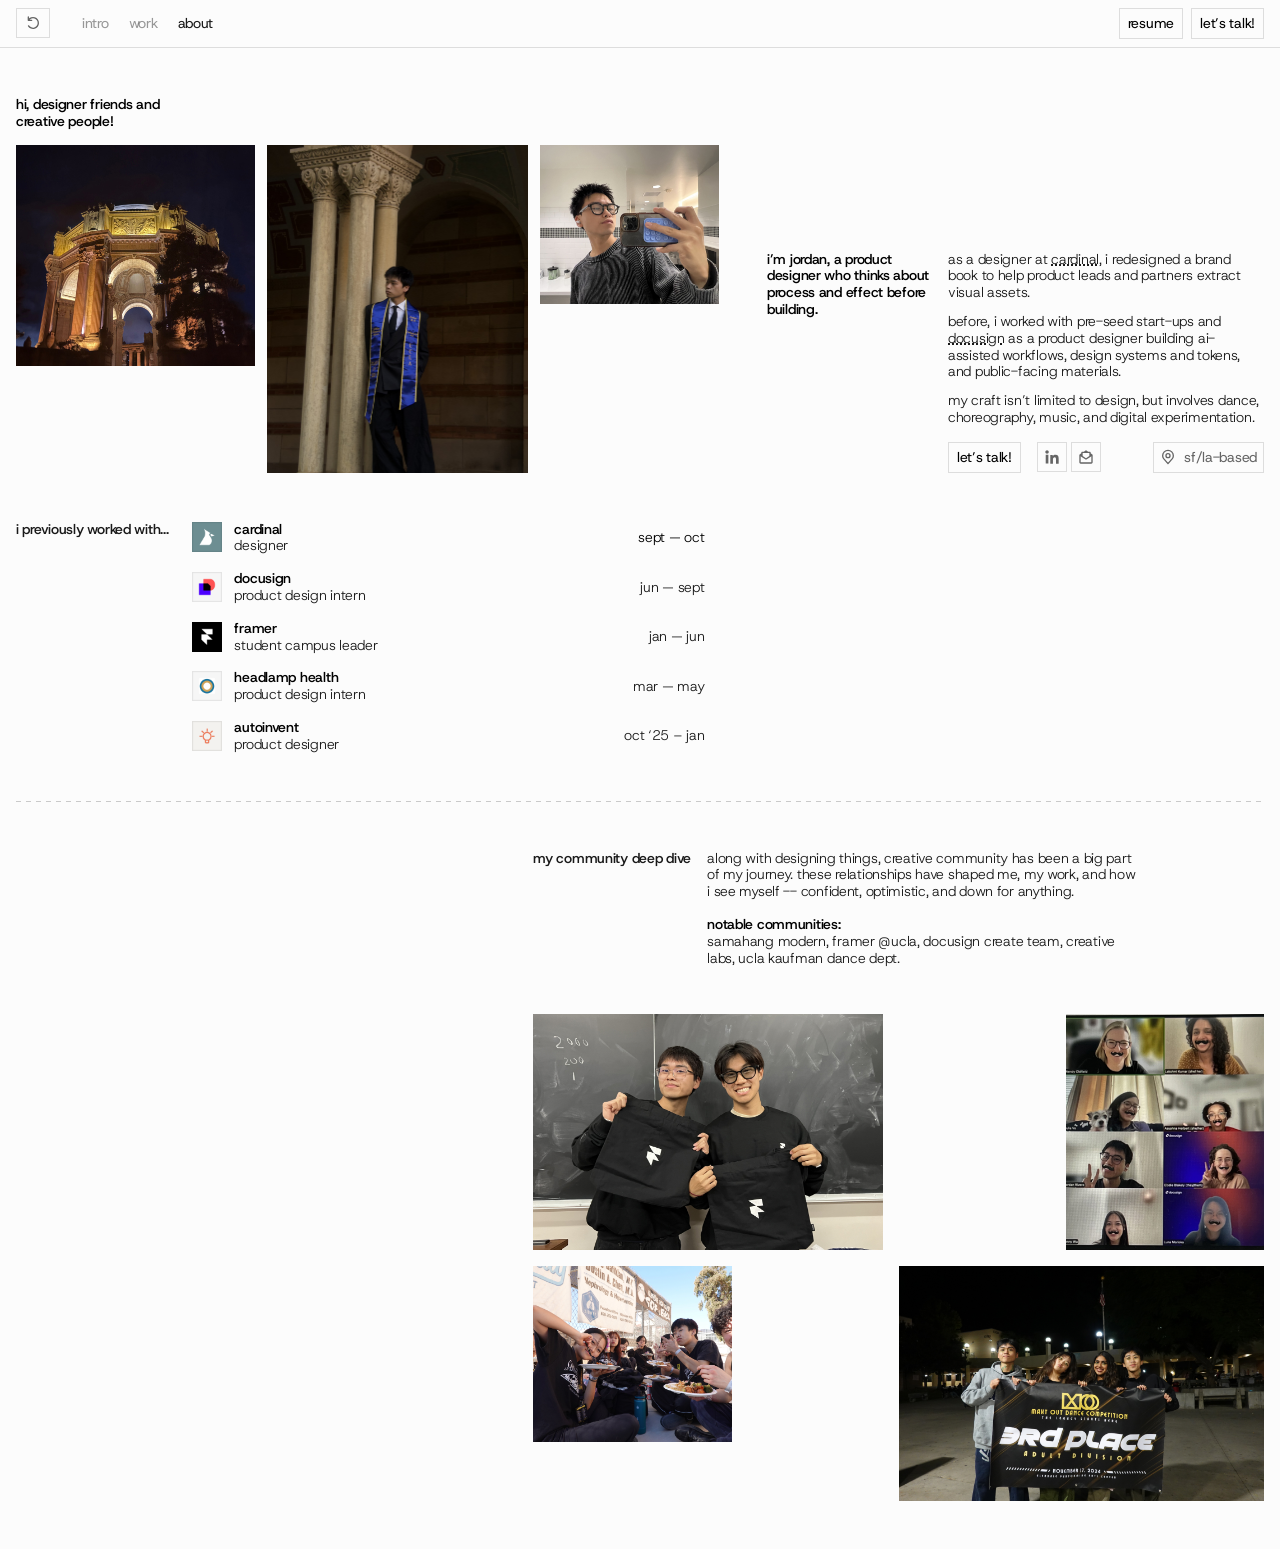
==== commit 50d9565b: "Trim the baked-in grey frame off the about intro photos The exported photos carried a 3px #dcdcdc bo" ====
--- a/about.html
+++ b/about.html
@@ -38,9 +38,9 @@
       <div class="about__hello">
         <h1 class="about__title" data-reveal>hi, designer friends and creative people!</h1>
         <div class="about__photos">
-          <img data-reveal src="assets/about/photo-palace.jpg" width="960" height="888" style="--w: 320; --h: 296" alt="The Palace of Fine Arts in San Francisco lit up at night" loading="lazy">
-          <img data-reveal src="assets/about/photo-grad.jpg" width="1053" height="1317" style="--w: 351; --h: 439" alt="Jordan in a suit and UCLA graduation stole beside stone columns" loading="lazy">
-          <img data-reveal src="assets/about/photo-selfie.jpg" width="720" height="639" style="--w: 240; --h: 213" alt="Jordan taking a mirror selfie in glasses and a knit sweater" loading="lazy">
+          <img data-reveal src="assets/about/photo-palace.jpg" width="954" height="882" style="--w: 320; --h: 296" alt="The Palace of Fine Arts in San Francisco lit up at night" loading="lazy">
+          <img data-reveal src="assets/about/photo-grad.jpg" width="1047" height="1311" style="--w: 351; --h: 439" alt="Jordan in a suit and UCLA graduation stole beside stone columns" loading="lazy">
+          <img data-reveal src="assets/about/photo-selfie.jpg" width="714" height="633" style="--w: 240; --h: 213" alt="Jordan taking a mirror selfie in glasses and a knit sweater" loading="lazy">
         </div>
       </div>
 
--- a/opening.css
+++ b/opening.css
@@ -176,7 +176,7 @@
 
 /* Excerpt | hello + box | facts: 328 / 728 / 328 with 48px gaps across the 1480px Figma
    row, filling the height between the nav and the 48px bottom margin. The side columns
-   give way (down to 230px, the text width) before the box does */
+   give way (down to 280px: "facts." beside its longest chip) before the box does */
 :root {
   --center-pad: clamp(16px, 6.1svh, 48px); /* space above the header and below the box */
   /* everything stacked around the box: nav 48 + gap 48 + bottom 48 + header 40 + gap 16 */
@@ -186,7 +186,7 @@
 .landing {
   flex: 1;
   display: grid;
-  grid-template-columns: minmax(230px, 1fr) auto minmax(230px, 1fr);
+  grid-template-columns: minmax(280px, 1fr) auto minmax(280px, 1fr);
   column-gap: 48px;
   align-content: center; /* row hugs the centre column, so facts line up 52px under the box */
   width: 100%;
@@ -224,8 +224,9 @@
 }
 
 .excerpt { align-self: start; }
-/* Bottom of its column, level with the bottom of the box, from the column's left edge */
-.facts { align-self: end; }
+/* Bottom-right of its column (the longest chip against the right edge), with the chips
+   left-aligned 16px from "facts." */
+.facts { align-self: end; justify-self: end; }
 
 .facts__list {
   display: flex;
@@ -281,8 +282,8 @@
 .slot {
   position: relative;
   /* As big as the viewport allows at the Figma 728:489 ratio: limited by the height left
-     under the nav and header, or by the width left beside two 230px side columns */
-  width: min(2000px, 100vw - 32px - 2 * (230px + 48px), max(280px, (100svh - var(--box-chrome)) * 728 / 489));
+     under the nav and header, or by the width left beside two 280px side columns */
+  width: min(2000px, 100vw - 32px - 2 * (280px + 48px), max(280px, (100svh - var(--box-chrome)) * 728 / 489));
   aspect-ratio: 728 / 489;
 }
 
@@ -468,8 +469,9 @@
     transform 0.8s cubic-bezier(0.2, 0.7, 0.2, 1) var(--rd, 0ms);
 }
 
-/* Narrower screens: stack the columns under the box */
-@media (max-width: 900px) {
+/* Narrower screens: stack the columns under the box (three need ~1020px: two 280px sides,
+   the gaps, and the header line) */
+@media (max-width: 1040px) {
   .landing {
     grid-template-columns: minmax(0, 1fr);
     gap: 48px;
--- a/about.css
+++ b/about.css
@@ -58,7 +58,6 @@
   aspect-ratio: var(--w) / var(--h);
   object-fit: cover;
   display: block;
-  border: 1px solid #dcdcdc;
 }
 
 /* Bio (Figma 328:539): the lead line on the left, the paragraphs and contact row beside it */
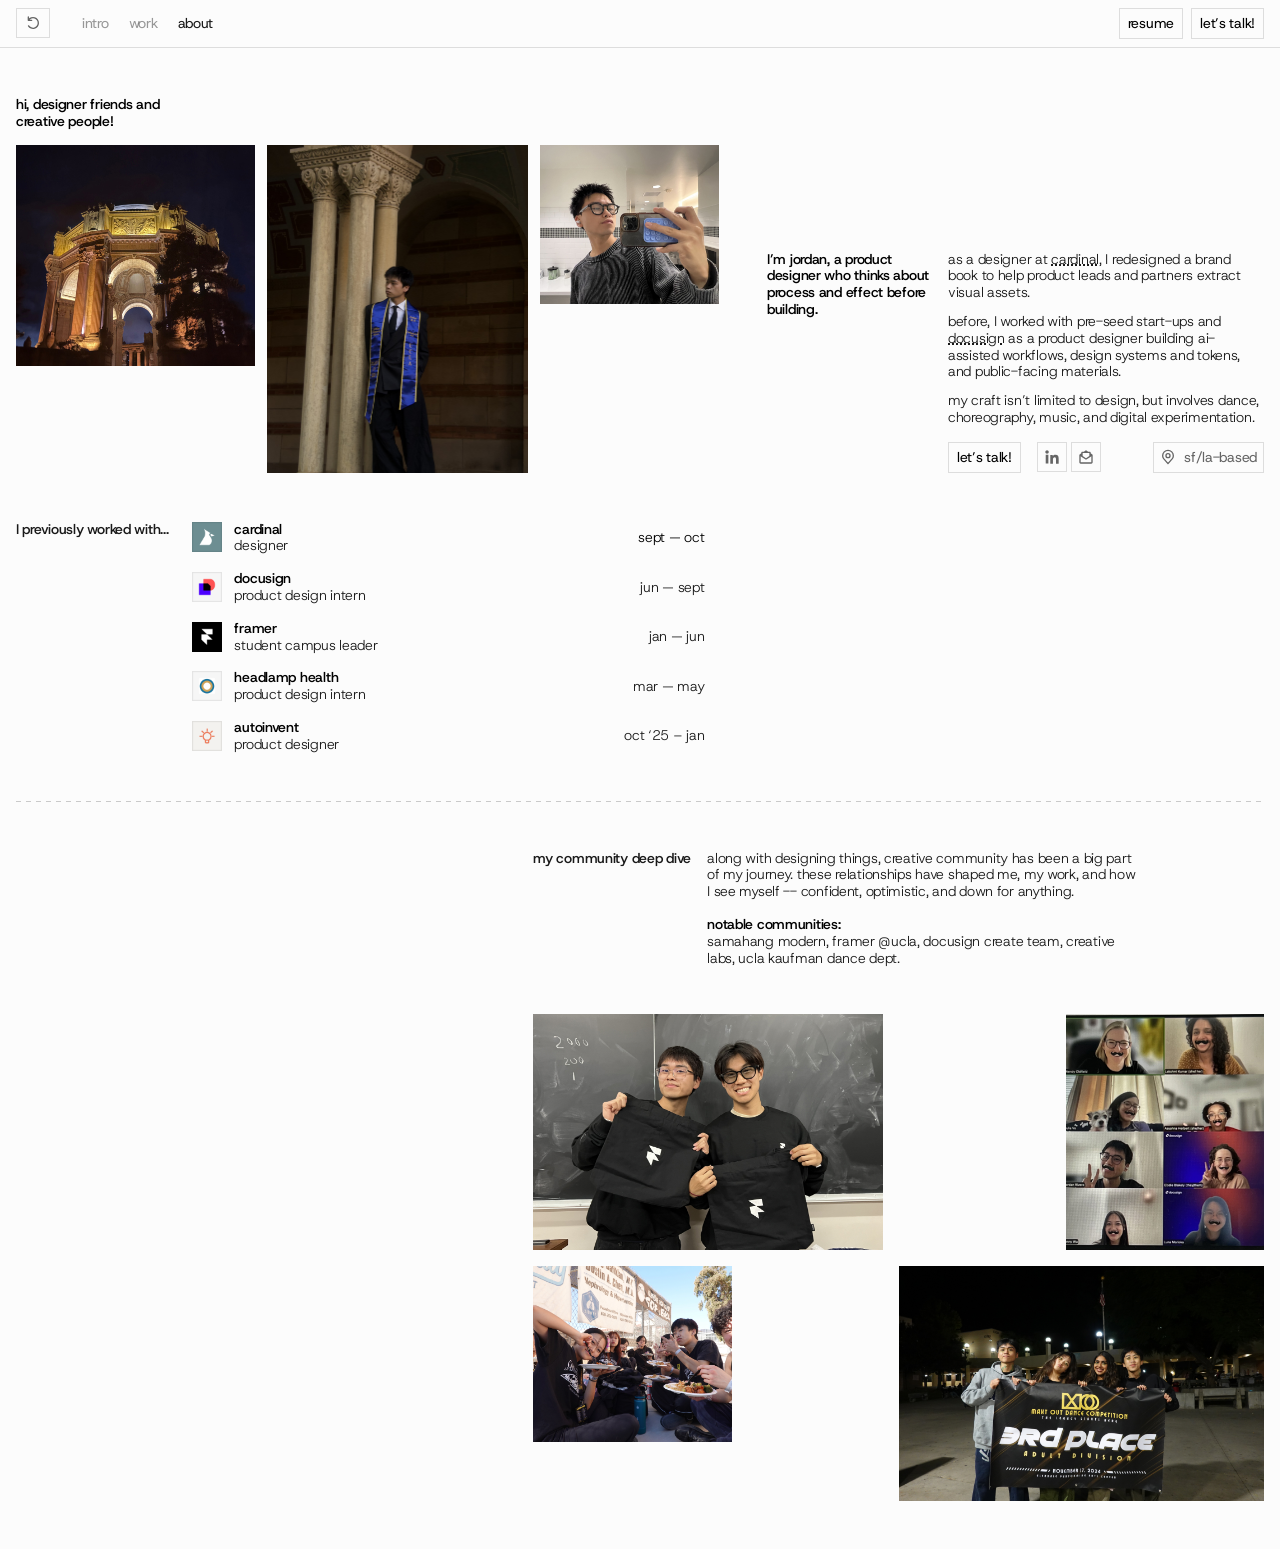
==== commit 3defe902: "Capitalize the standalone pronoun I across the site copy Co-Authored-By: Claude Opus 5.5 <noreply@an" ====
--- a/about.html
+++ b/about.html
@@ -28,7 +28,7 @@
       </div>
     </div>
     <div class="nav__actions">
-      <a class="button" href="https://drive.google.com/file/d/1X71QwJowurffZBn5JLsABfMoCpLJ9Lz0/view?usp=sharing" target="_blank" rel="noopener">resume</a>
+      <a class="button" href="https://drive.google.com/file/d/1w5IxtzyevP7wbxTF9Y0Pw_k43agouyh8/view?usp=sharing" target="_blank" rel="noopener">resume</a>
       <a class="button" href="mailto:jarivero004@gmail.com">let’s talk!</a>
     </div>
   </nav>
@@ -45,11 +45,11 @@
       </div>
 
       <div class="about__bio">
-        <p class="about__lead" data-reveal>i’m jordan, a product designer who thinks about process and effect before building.</p>
+        <p class="about__lead" data-reveal>I’m jordan, a product designer who thinks about process and effect before building.</p>
         <div class="about__bio-body">
           <div class="about__text">
-            <p data-reveal>as a designer at <a href="https://www.trycardinal.com/" target="_blank" rel="noopener">cardinal</a>, i redesigned a brand book to help product leads and partners extract visual assets.</p>
-            <p data-reveal>before, i worked with pre-seed start-ups and <a href="https://www.docusign.com" target="_blank" rel="noopener">docusign</a> as a product designer building ai-assisted workflows, design systems and tokens, and public-facing materials.</p>
+            <p data-reveal>as a designer at <a href="https://www.trycardinal.com/" target="_blank" rel="noopener">cardinal</a>, I redesigned a brand book to help product leads and partners extract visual assets.</p>
+            <p data-reveal>before, I worked with pre-seed start-ups and <a href="https://www.docusign.com" target="_blank" rel="noopener">docusign</a> as a product designer building ai-assisted workflows, design systems and tokens, and public-facing materials.</p>
             <p data-reveal>my craft isn’t limited to design, but involves dance, choreography, music, and digital experimentation.</p>
           </div>
           <div class="about__actions" data-reveal>
@@ -67,7 +67,7 @@
     </section>
 
     <section class="about__work" aria-labelledby="work-title">
-      <h2 class="about__heading" id="work-title" data-reveal>i previously worked with...</h2>
+      <h2 class="about__heading" id="work-title" data-reveal>I previously worked with...</h2>
       <ul class="roles">
         <li class="role is-current" data-reveal><img src="assets/about/logo-cardinal.png" width="30" height="30" alt=""><div class="role__name"><strong>cardinal</strong><span>designer</span></div><span class="role__date">sept — oct</span></li>
         <li class="role" data-reveal><img src="assets/about/logo-docusign.png" width="30" height="30" alt=""><div class="role__name"><strong>docusign</strong><span>product design intern</span></div><span class="role__date">jun — sept</span></li>
@@ -83,7 +83,7 @@
       <div class="community__intro">
         <h2 class="about__heading" id="community-title" data-reveal>my community deep dive</h2>
         <div class="community__text">
-          <p data-reveal>along with designing things, creative community has been a big part of my journey. these relationships have shaped me, my work, and how i see myself -- confident, optimistic, and down for anything.</p>
+          <p data-reveal>along with designing things, creative community has been a big part of my journey. these relationships have shaped me, my work, and how I see myself -- confident, optimistic, and down for anything.</p>
           <p data-reveal><strong>notable communities:</strong><br>samahang modern, framer @ucla, docusign create team, creative labs, ucla kaufman dance dept.</p>
         </div>
       </div>
--- a/opening.css
+++ b/opening.css
@@ -330,8 +330,6 @@
 .is-full .nav__reset:hover svg,
 .is-full .nav__reset:focus-visible svg { stroke: rgba(0, 0, 0, 0.9); }
 
-.is-full .replay { opacity: 0; pointer-events: none; transition-delay: 0s; }
-
 /* Paper planes, placed in the 1512×785 Figma sky and flown in by opening.js */
 .planes {
   position: fixed;
@@ -389,7 +387,7 @@
 .plane__soon {
   position: absolute;
   left: 50%;
-  bottom: calc(100% + 8px);
+  bottom: calc(100% + 8px - var(--top, 0px) * var(--s, 1)); /* 8px above the plane itself */
   padding: 6px 8px;
   border: 1px solid #f5f3ee;
   background: #f5f3ee;
@@ -413,7 +411,8 @@
   display: flex;
   flex-direction: column;
   gap: 16px;
-  width: min(294px, 100vw - 32px);
+  width: fit-content; /* hugs its chips (Figma 566:4389) */
+  max-width: calc(100vw - 32px);
   padding: 16px;
   background: rgba(255, 255, 255, 0.85);
   opacity: 0;
@@ -430,7 +429,7 @@
   letter-spacing: -0.7px;
 }
 
-.cases__list { display: flex; flex-wrap: wrap; gap: 8px; }
+.cases__list { display: flex; flex-wrap: wrap; gap: 8px; max-width: 210px; } /* three chips to a row */
 
 .case-chip {
   padding: 6px 8px;
@@ -482,25 +481,6 @@
   .facts { align-self: start; }
 }
 
-.replay {
-  position: fixed;
-  left: 16px;
-  bottom: 16px;
-  padding: 6px 10px;
-  border: 1px solid rgba(0, 0, 0, 0.12);
-  border-radius: 999px;
-  background: #fcfcfc;
-  font: inherit;
-  font-size: 12px;
-  color: rgba(0, 0, 0, 0.4);
-  cursor: pointer;
-  opacity: 0;
-  pointer-events: none;
-  transition: opacity 0.4s ease, color 0.2s ease;
-}
-.replay:hover { color: rgba(0, 0, 0, 0.9); }
-.is-landed .replay { opacity: 1; pointer-events: auto; transition-delay: 1.2s, 0s; }
-
 /* ---------- Case study (Figma 566:3215) ---------- */
 
 /* Opening a case pins the nav; it stays white over the sky, then turns solid once the
@@ -513,7 +493,6 @@
   transition: border-color 0.4s ease, background-color 0.4s ease;
 }
 .is-case:not(.is-full) .nav { background: #fcfcfc; }
-.is-case .replay { display: none; }
 
 /* Sits above the fixed sky; the page scrolls it up over the clouds */
 .case {
@@ -658,10 +637,11 @@
 .case__copy--side .case__title { flex: none; width: var(--lw, auto); margin-bottom: 0; } /* --lw: Figma's label width where it wraps */
 .case__copy-text { flex: 1; min-width: 0; }
 .case__copy-text p + p { margin-top: 16px; }
-/* Docusign's overview (Figma 354:2094): the Iris art fills everything left of the 500px copy,
-   its picture cropped (plain grey off the top and bottom) to the 964×428 frame */
+/* Docusign's overview (Figma 354:2094): the Iris art fills everything left of the 500px copy.
+   Its 818px picture stays at that scale (so the button keeps its size), centred on a panel
+   of the same grey that widens it to the 964×428 frame */
 .case__context--iris { grid-template-columns: minmax(0, 964fr) minmax(0, 500fr); }
-.case__fill { object-fit: cover; }
+.case__panel { display: flex; justify-content: center; align-items: center; background: #f4f4f4; }
 .case__copy--overview { max-width: 500px; justify-self: end; }
 
 /* Final assets: rows of artwork (968) beside a note (496), alternating sides */
@@ -734,7 +714,7 @@
 
 /* The small grey plane: the same sticker as the sky's, at 30% */
 .case__plane { position: relative; width: 52px; height: 44px; }
-.case__plane .plane__art { --s: 0.3; --rot: -20.66deg; --tint: #282829; }
+.case__plane .plane__art { --s: 0.3; --rot: -20.66deg; --tint: #399ab7; }
 
 /* ---------- Pieces the docusign study adds to the same system (Figma 354:2061) ---------- */
 
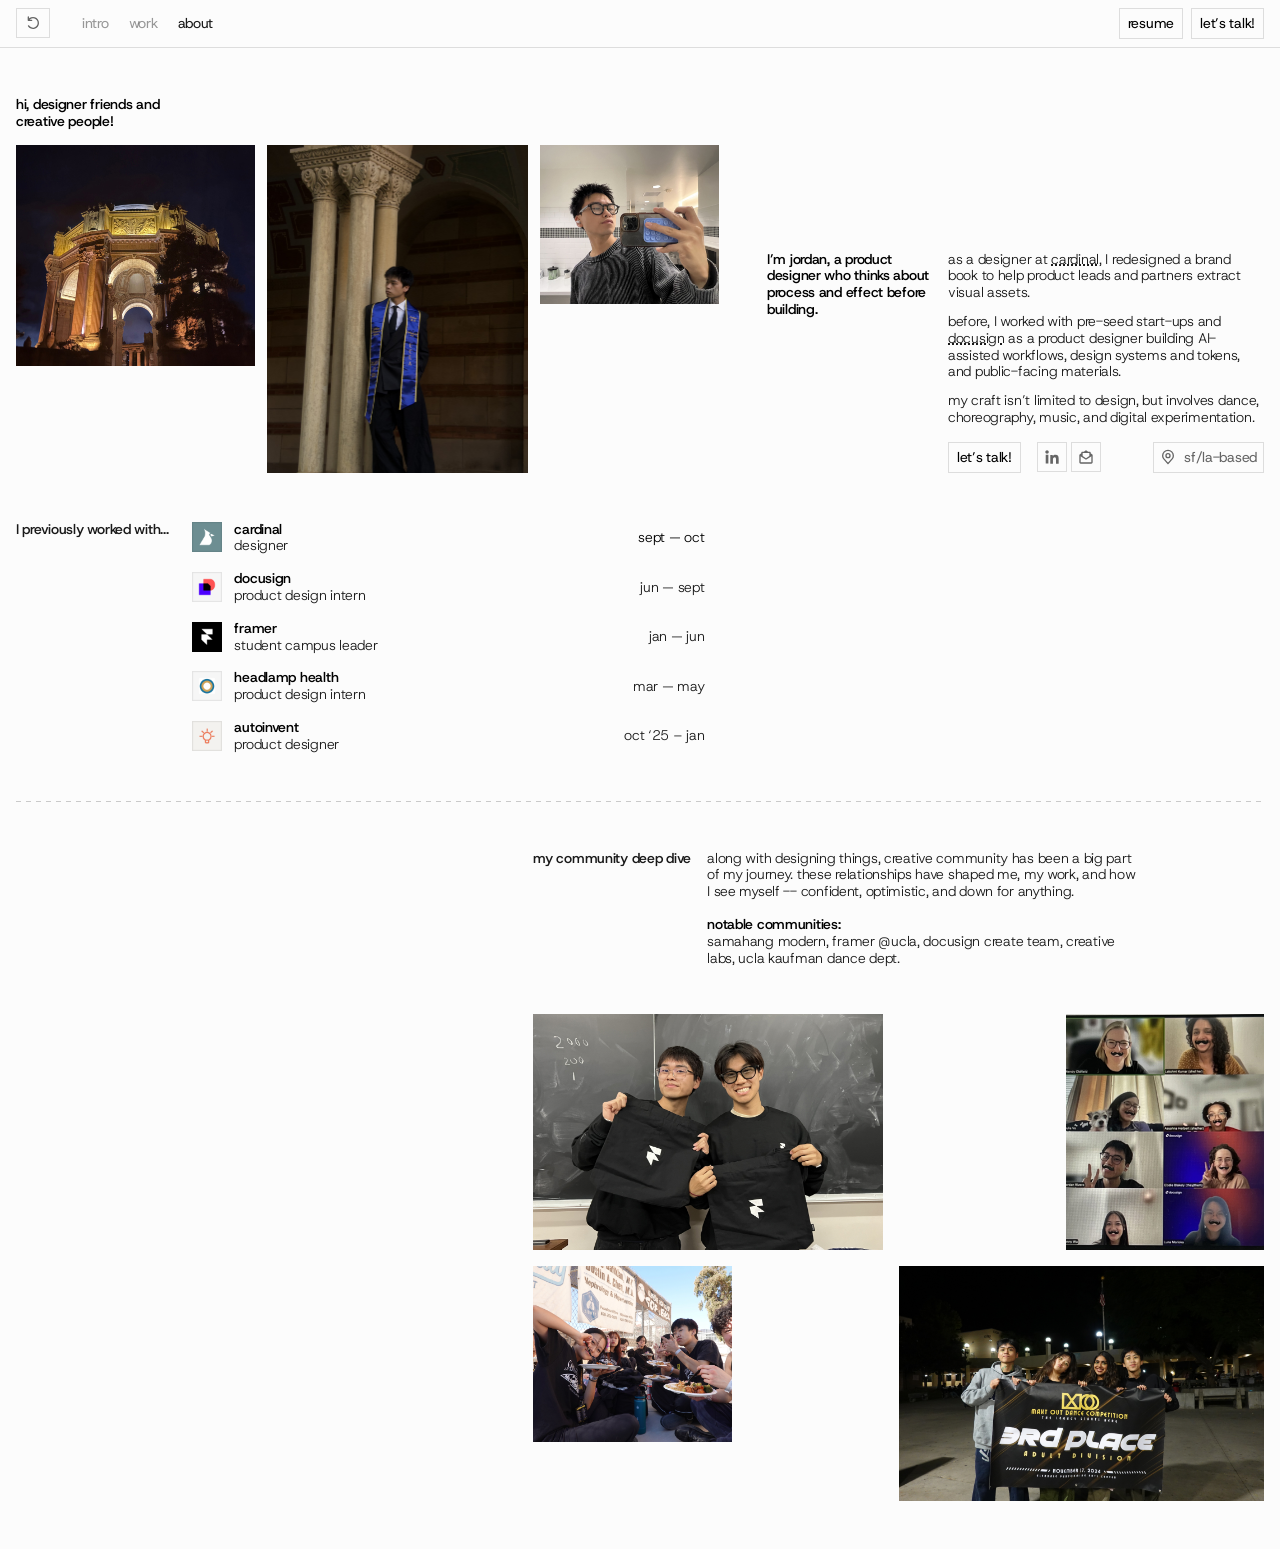
==== commit e14c84cc: "Uppercase AI across the site copy Co-Authored-By: Claude Opus 5.5 <noreply@anthropic.com>" ====
--- a/about.html
+++ b/about.html
@@ -49,7 +49,7 @@
         <div class="about__bio-body">
           <div class="about__text">
             <p data-reveal>as a designer at <a href="https://www.trycardinal.com/" target="_blank" rel="noopener">cardinal</a>, I redesigned a brand book to help product leads and partners extract visual assets.</p>
-            <p data-reveal>before, I worked with pre-seed start-ups and <a href="https://www.docusign.com" target="_blank" rel="noopener">docusign</a> as a product designer building ai-assisted workflows, design systems and tokens, and public-facing materials.</p>
+            <p data-reveal>before, I worked with pre-seed start-ups and <a href="https://www.docusign.com" target="_blank" rel="noopener">docusign</a> as a product designer building AI-assisted workflows, design systems and tokens, and public-facing materials.</p>
             <p data-reveal>my craft isn’t limited to design, but involves dance, choreography, music, and digital experimentation.</p>
           </div>
           <div class="about__actions" data-reveal>
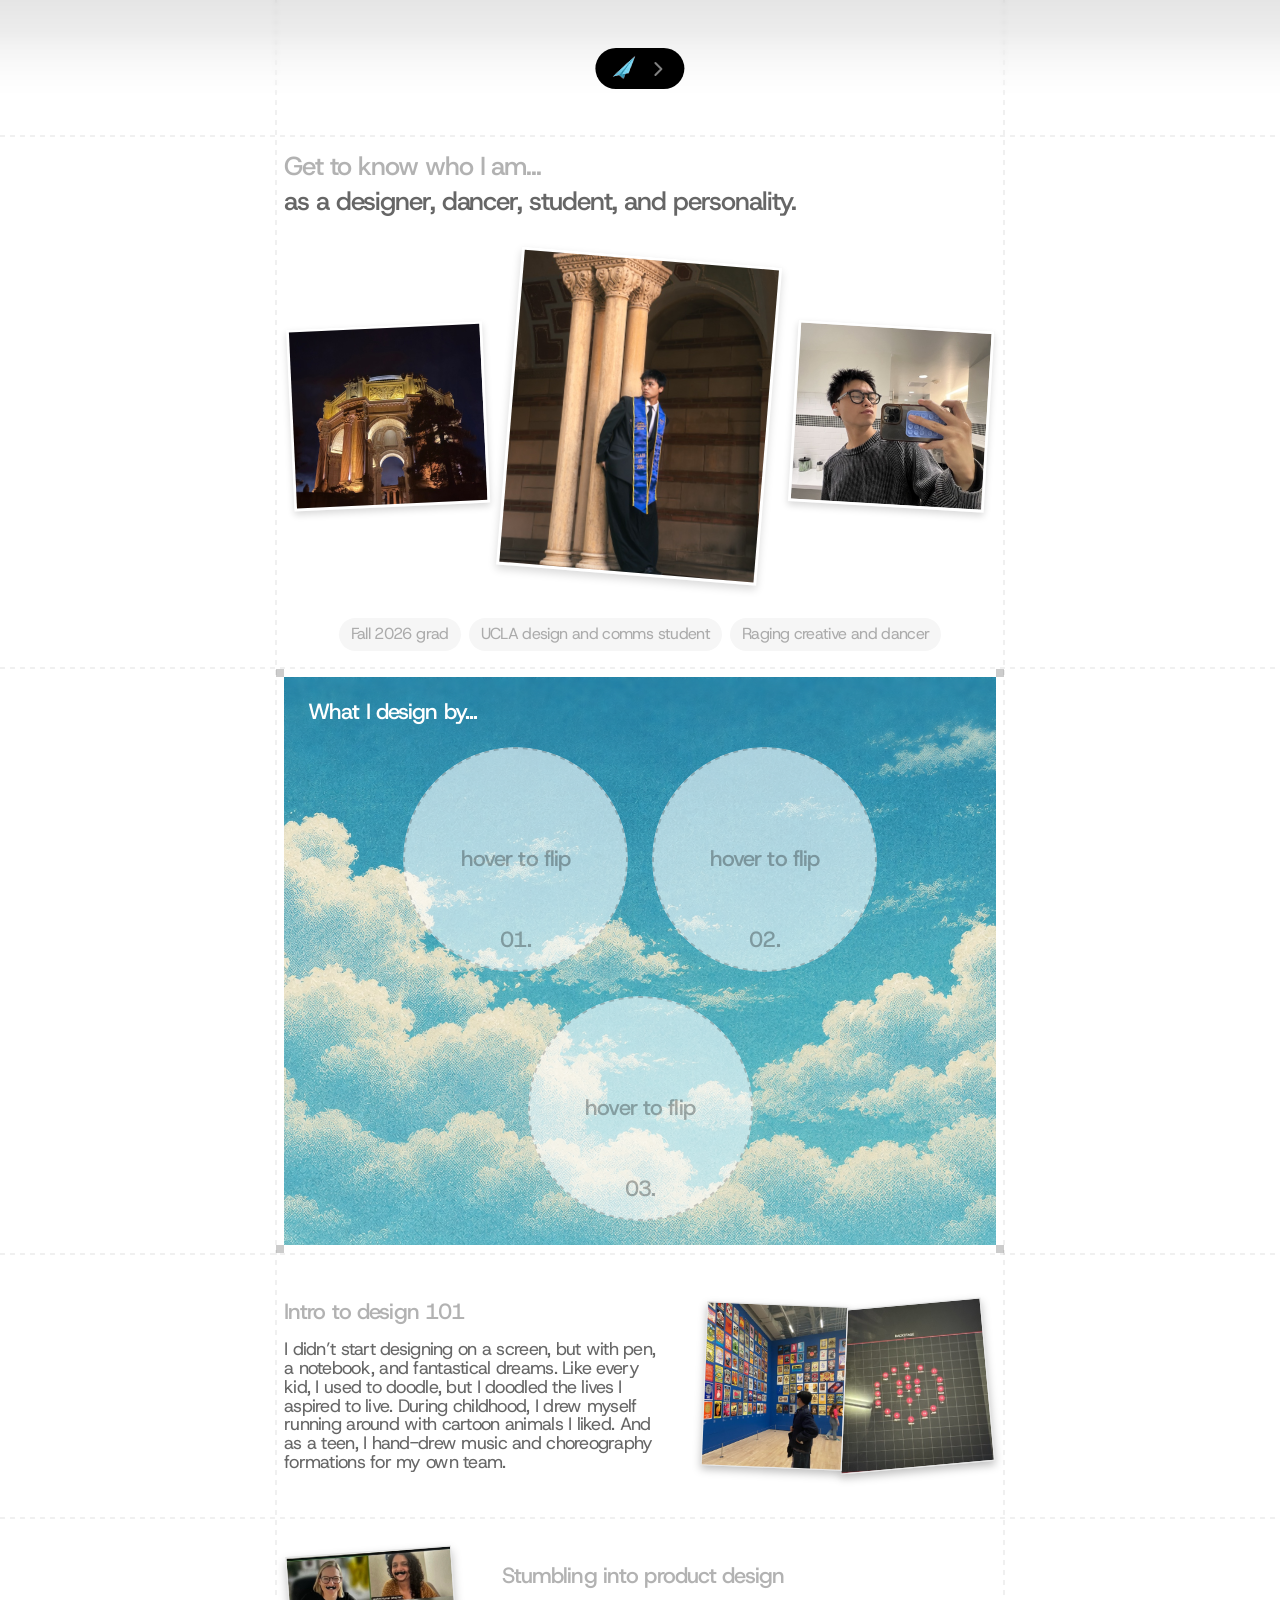
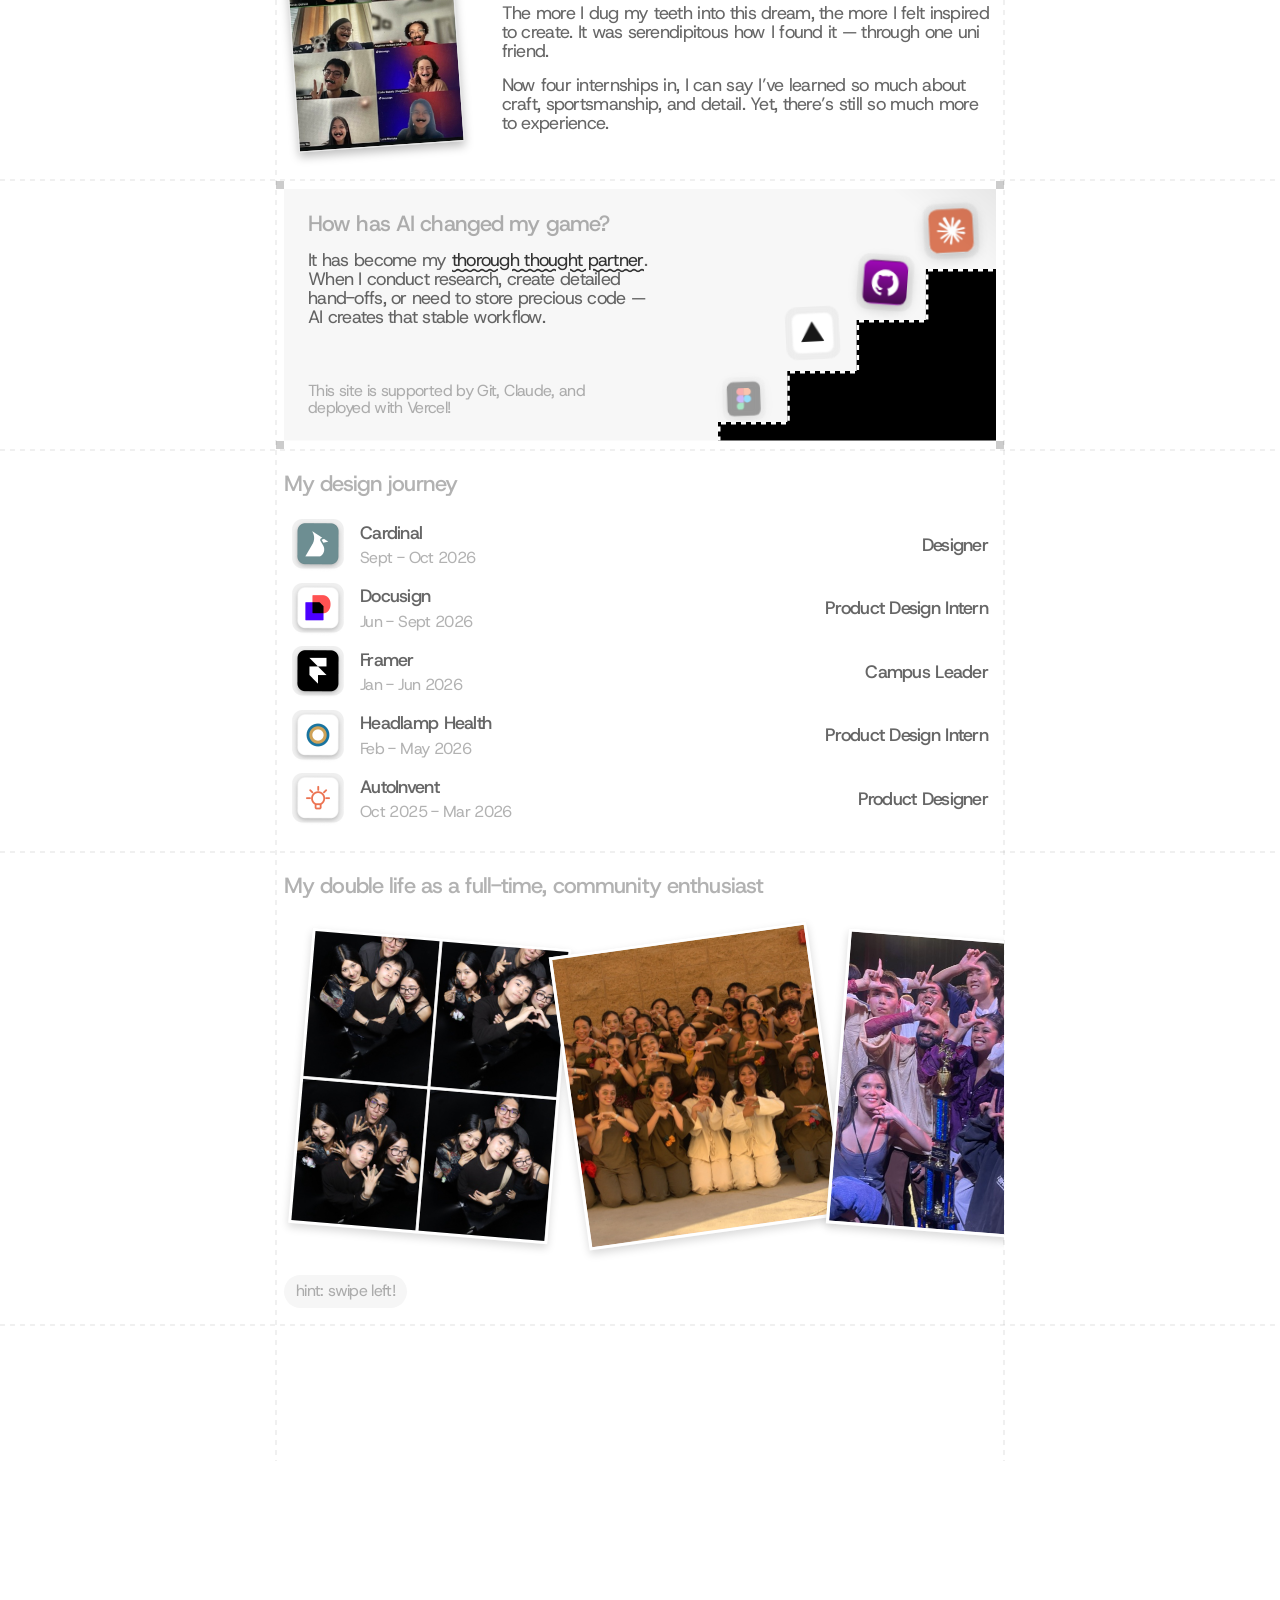
==== commit 6e4889e5: "Grid portfolio: new home, About and Cardinal case study Replace the site with the grid redesign (bui" ====
--- a/about.html
+++ b/about.html
@@ -1,105 +1,240 @@
 <!doctype html>
-<html lang="en" class="is-about">
+<html lang="en" class="is-landed">
 <head>
   <meta charset="utf-8">
   <meta name="viewport" content="width=device-width, initial-scale=1">
-  <title>About — Jordan Rivero</title>
-  <link rel="icon" href="favicon-32.png" sizes="32x32" type="image/png">
-  <link rel="icon" href="favicon.png" sizes="192x192" type="image/png">
+  <title>About · Jordan Rivero</title>
+  <link rel="icon" href="favicon.png">
   <link rel="apple-touch-icon" href="apple-touch-icon.png">
-  <meta name="description" content="Jordan Rivero — a product designer who thinks about process and effect before building.">
   <link rel="preconnect" href="https://fonts.googleapis.com">
   <link rel="preconnect" href="https://fonts.gstatic.com" crossorigin>
-  <link href="https://fonts.googleapis.com/css2?family=Host+Grotesk:wght@300;400;500&display=swap" rel="stylesheet">
+  <link href="https://fonts.googleapis.com/css2?family=Host+Grotesk:wght@400;500&display=swap" rel="stylesheet">
   <link rel="stylesheet" href="opening.css">
   <link rel="stylesheet" href="about.css">
-  <!-- Opt into the entrance animation (reveal.js) unless motion is reduced -->
-  <script>if (!matchMedia('(prefers-reduced-motion: reduce)').matches) document.documentElement.classList.add('js-reveal');</script>
+  <!-- Scroll reveals: set their hidden starting state before the first paint, so the page
+       never flashes fully drawn before reveal.js takes over -->
+  <script>if (!matchMedia('(prefers-reduced-motion: reduce)').matches) document.documentElement.classList.add('reveal');</script>
+  <!-- Arrived from a link in the open nav: show the nav open from the first paint (site.js
+       then collapses it), so it never blinks closed-open-closed while the page loads -->
+  <!-- Arriving on about.html#ai ("Learn about my workflow"): drop the hash before the
+       browser jumps to it, so about.js can glide down to the AI card instead -->
+  <script>if (location.hash === '#ai') { history.replaceState(null, '', location.pathname + location.search); window.glideTo = 'ai'; if ('scrollRestoration' in history) history.scrollRestoration = 'manual'; }</script>
+  <script>try { if (sessionStorage.getItem('nav-was-open')) document.documentElement.classList.add('nav-carry'); } catch (e) {}</script>
 </head>
-<body>
-  <nav class="nav" aria-label="Primary">
-    <div class="nav__left">
-      <!-- Reload: opens the main page fresh, so the opening animation plays from the start -->
-      <a class="nav__reset" href="index.html" aria-label="Replay the intro"><svg viewBox="0 0 16 16" aria-hidden="true"><path d="M6.66667 5.33333H3.33333V2M3.52733 10.9047C4.14857 11.8613 5.06012 12.5935 6.12817 12.9939C7.19621 13.3942 8.36448 13.4416 9.46145 13.1291C10.5584 12.8166 11.5263 12.1607 12.223 11.2575C12.9197 10.3544 13.3085 9.25175 13.3324 8.11138C13.3562 6.97101 13.0138 5.85303 12.3555 4.92158C11.6972 3.99014 10.7575 3.29429 9.67458 2.9362C8.59163 2.5781 7.4224 2.57664 6.33856 2.93201C5.25471 3.28738 4.31335 3.98087 3.65267 4.91067"/></svg></a>
-      <div class="nav__links">
-        <a class="nav__link" href="index.html#intro">intro</a>
-        <a class="nav__link" href="index.html#work">work</a>
-        <a class="nav__link is-active" href="about.html" aria-current="page">about</a>
+<body class="about-page">
+  <!-- About (Figma 637:21051) -->
+  <div class="page">
+    <!-- Nav (Figma 618:19697 collapsed / 618:19668 open): opens on hover, focus or tap -->
+    <nav class="nav" id="nav" aria-label="Primary">
+      <!-- The plane goes home with the opening animation; "Work" goes home without it -->
+      <a class="nav__home" href="index.html" aria-label="Home: play the intro"><span class="plane-mark nav__icon" aria-hidden="true"><span class="plane-mark__plane"></span></span></a>
+      <button class="nav__toggle" id="nav-toggle" type="button" aria-expanded="false" aria-controls="nav-links" aria-label="Open menu">
+        <img src="assets/chevron-right-small-white.svg" alt="" width="24" height="24">
+      </button>
+      <span class="nav__links" id="nav-links">
+        <a class="nav__link" href="index.html#work">Work</a>
+        <a class="nav__link" href="#">Playground</a>
+        <a class="nav__link" href="about.html" aria-current="page">About</a>
+      </span>
+    </nav>
+
+    <!-- Top scrim (Figma 671:24079): content softens and blurs as it passes under the nav -->
+    <div class="scrim" aria-hidden="true"></div>
+
+    <main class="landing">
+      <hr class="rule rule--top">
+      <div class="about">
+
+        <!-- Header, photos, tags -->
+        <section class="about-hero" data-reveal>
+          <h1 class="about-hero__title">
+            <span class="about-hero__lead" data-type>Get to know who I am...</span>
+            <span class="about-hero__line" data-type>as a designer, dancer, student, and personality.</span>
+          </h1>
+          <!-- Clicking (or tapping) a side photo brings it to the middle, biggest (about.js) -->
+          <div class="hero-photos" id="hero-photos" data-layout="2" data-pop>
+            <button type="button" class="photo photo--white hero-photos__item" style="--w: 216; --h: 200; --rot: -2.65deg" data-i="1"><img src="assets/about/photos/hero-1.jpg" alt="The Palace of Fine Arts in San Francisco, lit up at night" style="--x: -1.56%; --y: -22.03%; --iw: 101.56%; --ih: 146.4%"></button>
+            <button type="button" class="photo photo--white hero-photos__item" style="--w: 260; --h: 318; --rot: 4.68deg" data-i="2"><img src="assets/about/photos/hero-2.jpg" alt="Jordan in a graduation stole between stone columns" style="--x: -12.57%; --y: -47.5%; --iw: 122.32%; --ih: 150%"></button>
+            <button type="button" class="photo photo--white hero-photos__item" style="--w: 216; --h: 200; --rot: 3.4deg" data-i="3"><img src="assets/about/photos/hero-3.jpg" alt="Jordan taking a mirror selfie"></button>
+          </div>
+          <ul class="about-hero__tags">
+            <li class="pill" data-pop>Fall 2026 grad</li>
+            <li class="pill" data-pop>UCLA design and comms student</li>
+            <li class="pill" data-pop>Raging creative and dancer</li>
+          </ul>
+        </section>
+
+        <hr class="rule">
+
+        <!-- What I design by: flip circles over the sky -->
+        <section class="framed" aria-labelledby="design-by" data-reveal>
+          <div class="design-by">
+            <h2 class="design-by__title" id="design-by" data-pop>What I design by...</h2>
+            <div class="design-by__row" data-pop>
+            <button class="flip" type="button" aria-label="01: good design isn’t just about skill, but how well you respond to people who need you.">
+              <span class="flip__face flip__front" aria-hidden="true"><span class="flip__hint">hover to flip</span><span class="flip__num">01.</span></span>
+              <span class="flip__face flip__back" aria-hidden="true"><span class="flip__text">good design isn’t just about skill, but how well you respond to people who need you.</span></span>
+            </button>
+            <button class="flip" type="button" aria-label="02: human stories aren’t all intuitive, you need to get to know them.">
+              <span class="flip__face flip__front" aria-hidden="true"><span class="flip__hint">hover to flip</span><span class="flip__num">02.</span></span>
+              <span class="flip__face flip__back" aria-hidden="true"><span class="flip__text">human stories aren’t all intuitive, you need to get to know them.</span></span>
+            </button>
+            </div>
+            <div class="design-by__row" data-pop>
+            <button class="flip" type="button" aria-label="03: your own craft and UX may clash, but the best results are all about pushing through.">
+              <span class="flip__face flip__front" aria-hidden="true"><span class="flip__hint">hover to flip</span><span class="flip__num">03.</span></span>
+              <span class="flip__face flip__back" aria-hidden="true"><span class="flip__text">your own craft and UX may clash, but the best results are all about pushing through.</span></span>
+            </button>
+            </div>
+          </div>
+        </section>
+
+        <hr class="rule">
+
+        <!-- Intro to design 101 -->
+        <section class="story" data-reveal>
+          <div class="story__text">
+            <h2 class="story__title" data-pop>Intro to design 101</h2>
+            <p class="story__body" data-pop>I didn’t start designing on a screen, but with pen, a notebook, and fantastical dreams. Like every kid, I used to doodle, but I doodled the lives I aspired to live. During childhood, I drew myself running around with cartoon animals I liked. And as a teen, I hand-drew music and choreography formations for my own team.</p>
+          </div>
+          <div class="story__pics" data-pop>
+            <span class="photo photo--grey story__pic story__pic--a" style="--w: 140.799; --h: 164; --rot: 2.31deg"><img src="assets/about/photos/intro-1.jpg" alt="Jordan in a room covered in colourful framed drawings" style="--x: -4.72%; --y: -0.09%; --iw: 105.1%; --ih: 120.31%"></span>
+            <span class="photo photo--grey story__pic" style="--w: 154.976; --h: 164; --rot: -5.11deg"><img src="assets/about/photos/intro-2.jpg" alt="A choreography formation drawn as dots on a grid"></span>
+          </div>
+        </section>
+
+        <hr class="rule">
+
+        <!-- Stumbling into product design -->
+        <section class="story story--flip" data-reveal>
+          <div class="story__pics" data-pop>
+            <span class="photo photo--grey photo--thick story__pic" style="--w: 165.6; --h: 196.475; --rot: -4.02deg"><img src="assets/about/photos/stumbling.jpg" alt="A grid of friends on a video call"></span>
+          </div>
+          <div class="story__text">
+            <h2 class="story__title" data-pop>Stumbling into product design</h2>
+            <p class="story__body" data-pop>The more I dug my teeth into this dream, the more I felt inspired to create. It was serendipitous how I found it — through one uni friend.</p>
+            <p class="story__body" data-pop>Now four internships in, I can say I’ve learned so much about craft, sportsmanship, and detail. Yet, there’s still so much more to experience.</p>
+          </div>
+        </section>
+
+        <hr class="rule">
+
+        <!-- How has AI changed my game? -->
+        <section class="framed" id="ai" aria-labelledby="ai-title" data-reveal>
+          <div class="card ai-card">
+            <div class="ai-card__body">
+              <div class="ai-card__top">
+                <h2 class="ai-card__title" id="ai-title" data-pop>How has AI changed my game?</h2>
+                <p class="ai-card__text" data-pop>It has become my <span class="wavy">thorough thought partner</span>.<br>When I conduct research, create detailed hand-offs, or need to store precious code — AI creates that stable workflow.</p>
+              </div>
+              <p class="ai-card__meta" data-pop>This site is supported by Git, Claude, and deployed with Vercel!</p>
+            </div>
+            <!-- Staircase conveyor: the dashed edge runs up the steps and the icons hop up a
+                 step at a time; the top one hops off and a new one pops in at the bottom (about.js) -->
+            <div class="ai-card__art stairs" id="stairs" role="img" aria-label="The Vercel, GitHub, Claude and Figma icons climbing a staircase">
+              <svg class="stairs__steps" viewBox="0 0 324 252" width="324" height="252" aria-hidden="true">
+                <path class="stairs__fill" d="M-40 300 V284 H46 V233 H115.3 V182 H184.6 V131 H253.9 V80 H360 V300 Z"/>
+                <path class="stairs__edge" d="M-40 285.25 H47.25 V234.25 H116.55 V183.25 H185.85 V132.25 H255.15 V81.25 H360"/>
+              </svg>
+              <span class="tool tool--play" data-tilt="-3" aria-hidden="true"><span class="tool__tile"><img src="assets/tools/play.svg" width="23.333" height="20" alt=""></span></span>
+              <span class="tool tool--github" data-tilt="4" aria-hidden="true"><span class="tool__tile"><img src="assets/tools/github.svg" width="28" height="28" alt=""></span></span>
+              <span class="tool tool--claude" data-tilt="-3" aria-hidden="true"><span class="tool__tile"><img src="assets/tools/claude.svg" width="72.212" height="72.24" alt=""></span></span>
+              <span class="tool tool--figma" data-tilt="-2" aria-hidden="true"><span class="tool__tile"><img src="assets/tools/figma.svg" width="19" height="28" alt=""></span></span>
+            </div>
+            <i class="card__shine card__shine--top" aria-hidden="true"></i>
+          </div>
+        </section>
+
+        <hr class="rule">
+
+        <!-- My design journey (Figma 684:26404): logo tiles are the Figma frosted tiles, exported -->
+        <section class="journey" aria-labelledby="journey-title" data-reveal>
+          <h2 class="journey__title" id="journey-title" data-pop>My design journey</h2>
+          <ol class="journey__list">
+            <li class="job" data-pop>
+              <img class="job__logo" src="assets/about/tile-cardinal.png" width="52" height="53" alt="">
+              <span class="job__where"><span class="job__name">Cardinal</span><span class="job__dates">Sept - Oct 2026</span></span>
+              <span class="job__role">Designer</span>
+            </li>
+            <li class="job" data-pop>
+              <img class="job__logo" src="assets/about/tile-docusign.png" width="52" height="53" alt="">
+              <span class="job__where"><span class="job__name">Docusign</span><span class="job__dates">Jun - Sept 2026</span></span>
+              <span class="job__role">Product Design Intern</span>
+            </li>
+            <li class="job" data-pop>
+              <img class="job__logo" src="assets/about/tile-framer.png" width="52" height="53" alt="">
+              <span class="job__where"><span class="job__name">Framer</span><span class="job__dates">Jan - Jun 2026</span></span>
+              <span class="job__role">Campus Leader</span>
+            </li>
+            <li class="job" data-pop>
+              <img class="job__logo" src="assets/about/tile-headlamp.png" width="52" height="53" alt="">
+              <span class="job__where"><span class="job__name">Headlamp Health</span><span class="job__dates">Feb - May 2026</span></span>
+              <span class="job__role">Product Design Intern</span>
+            </li>
+            <li class="job" data-pop>
+              <img class="job__logo" src="assets/about/tile-autoinvent.png" width="52" height="53" alt="">
+              <span class="job__where"><span class="job__name">AutoInvent</span><span class="job__dates">Oct 2025 - Mar 2026</span></span>
+              <span class="job__role">Product Designer</span>
+            </li>
+          </ol>
+        </section>
+
+        <hr class="rule">
+
+        <!-- My double life: swipeable photos -->
+        <section class="life" aria-labelledby="life-title" data-reveal>
+          <h2 class="life__title" id="life-title" data-pop>My double life as a full-time, community enthusiast</h2>
+          <div class="life__track" id="life-track" tabindex="0" aria-label="Photos, scroll sideways for more" data-pop>
+            <span class="photo photo--white life__photo" style="--w: 260.491; --h: 296.303; --rot: 4.77deg"><img src="assets/about/photos/life-1.jpg" alt="Four photos of the dance team posing together" style="--x: -1.9%; --y: -17.14%; --iw: 102.79%; --ih: 135.55%"></span>
+            <span class="photo photo--white life__photo" style="--w: 260.491; --h: 296.303; --rot: -7.95deg"><img src="assets/about/photos/life-2.jpg" alt="The dance team sitting together on stage"></span>
+            <span class="photo photo--white life__photo" style="--w: 260.491; --h: 296.303; --rot: 4.48deg"><img src="assets/about/photos/life-3.jpg" alt="The team celebrating with a trophy"></span>
+            <span class="photo photo--white life__photo" style="--w: 260.491; --h: 296.303; --rot: -3.88deg"><img src="assets/about/photos/life-4.jpg" alt="Jordan and a friend holding up Framer tote bags"></span>
+          </div>
+          <span class="pill life__hint" data-pop>hint: swipe left!</span>
+        </section>
+
+        <hr class="rule">
+
       </div>
-    </div>
-    <div class="nav__actions">
-      <a class="button" href="https://drive.google.com/file/d/1w5IxtzyevP7wbxTF9Y0Pw_k43agouyh8/view?usp=sharing" target="_blank" rel="noopener">resume</a>
-      <a class="button" href="mailto:jarivero004@gmail.com">let’s talk!</a>
-    </div>
-  </nav>
-
-  <main class="about">
-    <section class="about__intro">
-      <div class="about__hello">
-        <h1 class="about__title" data-reveal>hi, designer friends and creative people!</h1>
-        <div class="about__photos">
-          <img data-reveal src="assets/about/photo-palace.jpg" width="954" height="882" style="--w: 320; --h: 296" alt="The Palace of Fine Arts in San Francisco lit up at night" loading="lazy">
-          <img data-reveal src="assets/about/photo-grad.jpg" width="1047" height="1311" style="--w: 351; --h: 439" alt="Jordan in a suit and UCLA graduation stole beside stone columns" loading="lazy">
-          <img data-reveal src="assets/about/photo-selfie.jpg" width="714" height="633" style="--w: 240; --h: 213" alt="Jordan taking a mirror selfie in glasses and a knit sweater" loading="lazy">
+    </main>
+
+    <!-- Footer (Figma 633:20154): sky with the sign-off card -->
+    <footer class="footer">
+      <div class="framed framed--light footer__frame" data-reveal>
+        <div class="footer__card">
+          <div class="footer__sign">
+            <span class="plane-mark footer__icon" aria-hidden="true"><span class="plane-mark__plane"></span></span>
+            <p class="footer__thanks" data-pop>Thanks for stopping by!</p>
+            <p class="footer__later" data-pop>Until next time, or when I merge something new...</p>
+          </div>
+          <nav class="footer__links" aria-label="Footer">
+            <div class="footer__group" data-pop>
+              <h2 class="footer__label">Contact</h2>
+              <ul class="footer__list">
+                <li><a href="https://www.linkedin.com/in/jordanarivero" target="_blank" rel="noopener">LinkedIn</a></li>
+                <li><a href="mailto:jarivero004@gmail.com">Email</a></li>
+                <li><a href="#">Instagram</a></li>
+              </ul>
+            </div>
+            <div class="footer__group" data-pop>
+              <h2 class="footer__label">Pages</h2>
+              <ul class="footer__list">
+                <li><a href="index.html#work">Work</a></li>
+                <li><a href="#">Playground</a></li>
+                <li><a href="about.html">About</a></li>
+              </ul>
+            </div>
+          </nav>
+          <i class="card__shine card__shine--top" aria-hidden="true"></i>
+          <i class="card__shine card__shine--bottom" aria-hidden="true"></i>
         </div>
       </div>
-
-      <div class="about__bio">
-        <p class="about__lead" data-reveal>I’m jordan, a product designer who thinks about process and effect before building.</p>
-        <div class="about__bio-body">
-          <div class="about__text">
-            <p data-reveal>as a designer at <a href="https://www.trycardinal.com/" target="_blank" rel="noopener">cardinal</a>, I redesigned a brand book to help product leads and partners extract visual assets.</p>
-            <p data-reveal>before, I worked with pre-seed start-ups and <a href="https://www.docusign.com" target="_blank" rel="noopener">docusign</a> as a product designer building AI-assisted workflows, design systems and tokens, and public-facing materials.</p>
-            <p data-reveal>my craft isn’t limited to design, but involves dance, choreography, music, and digital experimentation.</p>
-          </div>
-          <div class="about__actions" data-reveal>
-            <div class="about__contact">
-              <a class="button" href="mailto:jarivero004@gmail.com">let’s talk!</a>
-              <div class="about__icons">
-                <a class="icon-btn" href="https://www.linkedin.com/in/jordanarivero" target="_blank" rel="noopener" aria-label="LinkedIn"><svg viewBox="0 0 16 16" aria-hidden="true"><path fill-rule="evenodd" clip-rule="evenodd" d="M6.286 5.97933H8.762V7.21267C9.11867 6.50333 10.0333 5.866 11.4073 5.866C14.0413 5.866 14.6667 7.278 14.6667 9.86867V14.6667H12V10.4587C12 8.98333 11.6433 8.15133 10.7353 8.15133C9.476 8.15133 8.95267 9.048 8.95267 10.458V14.6667H6.286V5.97933ZM1.71333 14.5533H4.38V5.866H1.71333V14.5533ZM4.762 3.03333C4.7621 3.25685 4.71777 3.47816 4.63159 3.68439C4.54541 3.89063 4.4191 4.07768 4.26 4.23467C4.10043 4.39341 3.91114 4.51916 3.70295 4.60472C3.49476 4.69028 3.27175 4.73399 3.04667 4.73333C2.59307 4.73231 2.15794 4.55352 1.83467 4.23533C1.6762 4.07776 1.55035 3.8905 1.46433 3.68425C1.37831 3.47799 1.33379 3.25681 1.33333 3.03333C1.33333 2.582 1.51333 2.15 1.83533 1.83133C2.1578 1.51192 2.59345 1.33292 3.04733 1.33333C3.502 1.33333 3.938 1.51267 4.26 1.83133C4.582 2.15 4.762 2.582 4.762 3.03333Z"/></svg></a>
-                <a class="icon-btn" href="mailto:jarivero004@gmail.com" aria-label="Email"><svg viewBox="0 0 16 16" aria-hidden="true"><path d="M14.3667 5.44667L12.6667 4.31333V3.34C12.6667 2.97333 12.3667 2.67333 12 2.67333H10.2L8.36667 1.45333C8.14 1.30667 7.85333 1.30667 7.62667 1.45333L5.79333 2.67333H3.99333C3.62667 2.67333 3.32667 2.97333 3.32667 3.34V4.31333L1.62667 5.44667C1.44 5.57333 1.32667 5.78 1.32667 6V13.3333C1.32667 14.0667 1.92667 14.6667 2.66 14.6667H13.3267C14.06 14.6667 14.66 14.0667 14.66 13.3333V6C14.66 5.78 14.5467 5.56667 14.36 5.44667H14.3667ZM4.66667 4H11.3333V6.97333L8 9.19333L4.66667 6.97333V4ZM2.66667 13.3333V7.24667L3.63333 7.88667L7.63333 10.5533C7.74667 10.6267 7.87333 10.6667 8 10.6667C8.12667 10.6667 8.26 10.6267 8.36667 10.5533L12.3667 7.88667L13.3333 7.24667V13.3333H2.66667Z"/></svg></a>
-              </div>
-            </div>
-            <span class="about__place"><svg viewBox="0 0 16 16" aria-hidden="true"><g transform="translate(2 0.667)"><path d="M6 8C7.10457 8 8 7.10457 8 6C8 4.89543 7.10457 4 6 4C4.89543 4 4 4.89543 4 6C4 7.10457 4.89543 8 6 8Z"/><path d="M2.22876 2.22876C3.22896 1.22857 4.58551 0.666667 6 0.666667C7.41449 0.666667 8.77104 1.22857 9.77124 2.22876C10.7714 3.22896 11.3333 4.58551 11.3333 6C11.3333 7.26133 11.0653 8.08667 10.3333 9L6 14L1.66667 9C0.934667 8.08667 0.666667 7.26133 0.666667 6C0.666667 4.58551 1.22857 3.22896 2.22876 2.22876Z"/></g></svg>sf/la-based</span>
-          </div>
-        </div>
-      </div>
-    </section>
-
-    <section class="about__work" aria-labelledby="work-title">
-      <h2 class="about__heading" id="work-title" data-reveal>I previously worked with...</h2>
-      <ul class="roles">
-        <li class="role is-current" data-reveal><img src="assets/about/logo-cardinal.png" width="30" height="30" alt=""><div class="role__name"><strong>cardinal</strong><span>designer</span></div><span class="role__date">sept — oct</span></li>
-        <li class="role" data-reveal><img src="assets/about/logo-docusign.png" width="30" height="30" alt=""><div class="role__name"><strong>docusign</strong><span>product design intern</span></div><span class="role__date">jun — sept</span></li>
-        <li class="role" data-reveal><img src="assets/about/logo-framer.png" width="30" height="30" alt=""><div class="role__name"><strong>framer</strong><span>student campus leader</span></div><span class="role__date">jan — jun</span></li>
-        <li class="role" data-reveal><img src="assets/about/logo-headlamp.png" width="30" height="30" alt=""><div class="role__name"><strong>headlamp health</strong><span>product design intern</span></div><span class="role__date">mar — may</span></li>
-        <li class="role" data-reveal><img src="assets/about/logo-autoinvent.png" width="30" height="30" alt=""><div class="role__name"><strong>autoinvent</strong><span>product designer</span></div><span class="role__date">oct ‘25 – jan</span></li>
-      </ul>
-    </section>
-
-    <hr class="about__divider" data-reveal>
-
-    <section class="about__community" aria-labelledby="community-title">
-      <div class="community__intro">
-        <h2 class="about__heading" id="community-title" data-reveal>my community deep dive</h2>
-        <div class="community__text">
-          <p data-reveal>along with designing things, creative community has been a big part of my journey. these relationships have shaped me, my work, and how I see myself -- confident, optimistic, and down for anything.</p>
-          <p data-reveal><strong>notable communities:</strong><br>samahang modern, framer @ucla, docusign create team, creative labs, ucla kaufman dance dept.</p>
-        </div>
-      </div>
-      <div class="community__grid">
-        <div class="community__col" style="--w: 416">
-          <img data-reveal src="assets/about/community-framer.jpg" width="1248" height="840" style="--w: 416; --h: 280" alt="Two Framer campus leaders holding Framer tote bags in a classroom" loading="lazy">
-          <img data-reveal src="assets/about/community-lunch.jpg" width="708" height="627" style="--w: 236; --h: 209" alt="A group sharing food outdoors on campus" loading="lazy">
-        </div>
-        <div class="community__col" style="--w: 434">
-          <img class="is-end" data-reveal src="assets/about/community-call.jpg" width="708" height="840" style="--w: 236; --h: 280" alt="A video call grid of teammates wearing paper moustaches" loading="lazy">
-          <img data-reveal src="assets/about/community-dance.jpg" width="1302" height="840" style="--w: 434; --h: 280" alt="Dance team holding a 3rd place banner at night" loading="lazy">
-        </div>
-      </div>
-    </section>
-  </main>
-
+      <span class="footer__plane" aria-hidden="true"></span>
+    </footer>
+  </div>
+
+  <script src="site.js"></script>
   <script src="reveal.js"></script>
+  <script src="about.js"></script>
 </body>
 </html>
--- a/opening.css
+++ b/opening.css
@@ -2,768 +2,889 @@
 
 html, body { min-height: 100%; }
 
-/* No rubber-band bounce past the top or bottom: the nav and footers stay against the screen
-   edges instead of pulling away to show the page colour beyond them */
-html, body { overscroll-behavior: none; }
-
 body {
-  background: #fcfcfc;
-  color: rgba(0, 0, 0, 0.9);
+  background: #ffffff;
+  color: rgba(0, 0, 0, 0.6);
   font-family: "Host Grotesk", system-ui, sans-serif;
+  /* all text: 104% line height, -4% letter spacing (relative, so it holds at every size) */
+  line-height: 1.04;
+  letter-spacing: -0.04em;
   -webkit-font-smoothing: antialiased;
 }
-
-/* No scrolling until the box has landed (the about page has no opening) */
-html:not(.is-landed):not(.is-about) body { overflow: hidden; }
-
-a { color: inherit; text-decoration: none; }
+/* letter spacing is set on every element (lowest priority), not just inherited: inherited
+   spacing arrives as fixed pixels worked out at the parent's size, which is wrong for text
+   at another size. Form controls don't inherit line height by default */
+* { letter-spacing: -0.04em; }
+button, input, select, textarea { line-height: inherit; }
+
+/* No scrolling until the box has landed */
+html:not(.is-landed) body { overflow: hidden; }
 
 /* ---------- Opening ---------- */
 
 .opening {
   position: fixed;
   inset: 0;
+  z-index: 2; /* above the page content (z-index 1, over the footer) */
   display: grid;
   place-items: center;
   pointer-events: none;
 }
 
-/* The frame, carried to the landing box */
+/* Frame + caption; nudged up as the caption arrives, then carried to the landing box */
 .group {
   position: relative;
-  /* no will-change: as its own layer, the group's origin moves by fractions of a pixel while the
-     box grows, and the clouds re-snap inside it every frame (a visible shake) */
-}
-
-/* Outer size is driven by opening.js: 8×8 (closed) → 138×153 (centre cell) → 728×152
-   (middle row) → 728×489 (all nine cells, fit to the viewport) */
+  will-change: transform;
+}
+
+/* Outer size is driven by opening.js:
+   16×16 (closed) → 181×180 (plane) → 728×180 (strip) → 728×539 (landing, fit to the viewport) */
 .frame {
-  --k: 4px; /* box inset: 4px in the opening, 8px on the landing */
-  --b: 1px; /* box border */
-  position: relative;
+  position: relative;
+  width: 16px;
+  height: 16px;
+}
+
+.box {
+  position: absolute;
+  inset: 8px;
+  overflow: hidden;
+  background: #fff;
+}
+.frame.is-closed .box { visibility: hidden; }
+
+.corner {
+  position: absolute;
   width: 8px;
   height: 8px;
-}
-
-.box {
-  position: absolute;
-  inset: var(--k);
-  overflow: hidden;
-  background: #fff;
-  border: var(--b) solid rgba(0, 0, 0, 0.12);
-}
-
-.frame.is-closed .box { border-color: transparent; }
-
-/* 4px squares tucked against the box's corners, in the gap around it (Figma 565:2530) */
-.corner {
-  --c: calc(var(--k) - 4px);
-  position: absolute;
-  width: 4px;
-  height: 4px;
-  background: rgba(0, 0, 0, 0.4);
-  opacity: 0;
-}
-.corner--tl { left: var(--c); top: var(--c); }
-.corner--tr { right: var(--c); top: var(--c); }
-.corner--bl { left: var(--c); bottom: var(--c); }
-.corner--br { right: var(--c); bottom: var(--c); }
-
-/* The picture, 473px tall and 720 → 712px wide (opening.js sets the width), laid out in its
-   own px. opening.js places it so the window it should show sits on the box centre, scaled
-   to fill the box */
-.art {
+  background: rgba(0, 0, 0, 0.2);
+  opacity: 0;
+}
+.corner--tl { left: 0; top: 0; }
+.corner--tr { right: 0; top: 0; }
+.corner--bl { left: 0; bottom: 0; }
+.corner--br { right: 0; bottom: 0; }
+
+/* Arriving from "Work" (no opening): the landed hero box expands from its centre like the
+   frames further down. --r (registered below with the frames) runs 0 → 1; the corner ticks
+   start together in the middle (--fw/--fh: the frame's size, set by opening.js) and the box
+   is uncovered from the centre */
+.frame.is-entering { --r: 0; }
+.frame.is-entering.is-in { --r: 1; transition: --r 1s cubic-bezier(0.65, 0, 0.35, 1); }
+.frame.is-entering .box { clip-path: inset(calc((1 - var(--r)) * 50%)); }
+.frame.is-entering .corner--tl { translate: calc((1 - var(--r)) * (var(--fw) / 2 - 8px)) calc((1 - var(--r)) * (var(--fh) / 2 - 8px)); }
+.frame.is-entering .corner--tr { translate: calc((1 - var(--r)) * (8px - var(--fw) / 2)) calc((1 - var(--r)) * (var(--fh) / 2 - 8px)); }
+.frame.is-entering .corner--bl { translate: calc((1 - var(--r)) * (var(--fw) / 2 - 8px)) calc((1 - var(--r)) * (8px - var(--fh) / 2)); }
+.frame.is-entering .corner--br { translate: calc((1 - var(--r)) * (8px - var(--fw) / 2)) calc((1 - var(--r)) * (8px - var(--fh) / 2)); }
+
+/* …but the nav, grid lines and top scrim are there from the first frame, exactly as on the
+   page you came from (index.html flags the arrival before it paints); the blocks below the
+   hero still come in with their own scroll reveals */
+.is-work-entrance .scrim,
+.is-work-entrance .rule--top,
+.is-work-entrance .more,
+.is-work-entrance .landing::before { opacity: 1; transition: none; }
+.is-work-entrance .nav { opacity: 1; transform: translate(-50%, 0); }
+.is-work-entrance body { overflow: auto; } /* no scrollbar jump while it loads */
+/* Until the entrance starts (opening.js waits for the font), the intro and the hero box
+   stay hidden, so they never flash in fully drawn before animating in */
+.is-work-entrance:not(.is-landed) :is(.intro, .slot, .opening) { visibility: hidden; }
+/* the intro's squiggle stays hidden until its words type in (opening.js draws it in) */
+
+
+/* …and the intro types back in, so its letters and tag start hidden */
+.is-entering-intro .intro [data-split] span:not(.is-on) { visibility: hidden; }
+.is-entering-intro .intro .pill:not(.is-on) { opacity: 0; }
+
+/* Scene origin sits on the box centre; opening.js sets scale(zoom) translate(-anchor) */
+.scene {
   position: absolute;
   left: 50%;
   top: 50%;
-  width: 720px;
-  height: 473px;
+  width: 0;
+  height: 0;
   transform-origin: 0 0;
 }
 
-.grid { position: absolute; inset: 0; }
-/* the cloud photo at Figma's object-cover size (1672×941 scaled to 473 tall), centred, so
-   it stays put while the grid's width changes */
-.art__sky { position: absolute; top: 0; left: 50%; width: 840px; height: 473px; margin-left: -420px; }
-.art__sky img { width: 100%; height: 100%; object-fit: cover; opacity: 0; }
-
-/* Nine cells split by white lines (opening.js places them: the centre column is 130px wide,
-   rows break at y 194 / 338). A lit cell is washed top → bottom with the Figma gradient;
-   opening.js fades it in and out */
-.grid__cell {
-  position: absolute;
-  background: linear-gradient(rgba(90, 254, 211, 0.4), rgba(152, 54, 118, 0.4));
-  opacity: 0;
-}
-.grid__line { position: absolute; background: #fff; }
-/* lines stay 1 screen px however the picture is scaled (--px = 1 / zoom) */
-.grid__line--v { top: 0; bottom: 0; width: var(--px, 1px); }
-.grid__line--h { left: 0; right: 0; height: var(--px, 1px); }
+/* Scene layers, all in scene units. The grey cells blend onto the sky only */
+.scene { isolation: isolate; }
+.sky,
+.plane,
+.grey { position: absolute; display: block; }
+.grey { background: #8a8d8e no-repeat; } /* the grey sky piece is set by opening.js */
+/* A colour cell is its grey turned off: instantly while the opening plays, then on the
+   landing a clean, even fade in and out (opacity sits on each cell, so it still blends) */
+.grey.is-colour { opacity: 0; }
+.scene.is-hopping .grey,
+.scene.is-hopping .plane--grey { transition: opacity 1.2s cubic-bezier(0.45, 0, 0.55, 1); }
+.plane { rotate: -39.27deg; }
+.sky, .plane { opacity: 0; }
+.is-landed .sky, .is-landed .plane { opacity: 1; }
+/* the grey plane only shows while its cell is grey */
+.plane--grey.is-colour, .is-landed .plane--grey.is-colour { opacity: 0; }
+
+.caption {
+  position: absolute;
+  left: 50%;
+  top: calc(100% + 12px);
+  font-size: 22px;
+  font-weight: 500;
+  line-height: 1.04;
+  letter-spacing: -0.04em;
+  color: rgba(0, 0, 0, 0.3);
+  white-space: nowrap;
+  transform: translateX(-50%);
+}
+
+/* Letters switch on one by one (opening.js), so nothing clips the descenders */
+.caption span,
+[data-split] span { visibility: hidden; }
+.caption span.is-on,
+[data-split] span.is-on { visibility: visible; }
 
 /* ---------- Landing ---------- */
 
 .page {
   display: flex;
   flex-direction: column;
-  gap: 48px;
+  align-items: center;
   min-height: 100svh;
-  padding-bottom: 48px;
-}
+  overflow-x: clip; /* full-width grid lines run edge to edge without a sideways scroll */
+}
+
+/* ---------- Nav ---------- */
 
 .nav {
-  display: flex;
-  justify-content: space-between;
-  align-items: flex-start;
-  padding: 8px 16px;
-  border-bottom: 1px solid rgba(0, 0, 0, 0.12);
-}
-
-.nav__left { display: flex; align-items: center; gap: 24px; }
-.nav__links { display: flex; gap: 4px; }
-.nav__actions { display: flex; gap: 8px; }
-
-.nav__link,
-.button,
-.chip {
-  font-size: 14px;
-  line-height: 1.2;
-  letter-spacing: -0.28px;
-  white-space: nowrap;
-}
-
-.nav__link {
-  padding: 6px 8px;
-  border-radius: 6px;
-  color: rgba(0, 0, 0, 0.4);
-  transition: color 0.2s ease;
-}
-.nav__link:hover,
-.nav__link.is-active { color: rgba(0, 0, 0, 0.9); }
-
-.button {
-  padding: 6px 8px;
-  border: 1px solid rgba(0, 0, 0, 0.12);
-  color: #000;
-  transition: color 0.2s ease, border-color 0.2s ease, background-color 0.2s ease;
-}
-/* Hover inverts the button: a solid fill in the line colour, text knocked out of it (over the
-   sky the same move in white) */
-.button:hover,
-.button:focus-visible { background: rgba(0, 0, 0, 0.9); border-color: rgba(0, 0, 0, 0.9); color: #fff; }
-
-/* Reload (as in new-portfolio): opens the page fresh, replaying the opening. Hover darkens it
-   and the arrow winds back */
-.nav__reset {
-  display: flex;
-  padding: 6px 8px;
-  border: 1px solid rgba(0, 0, 0, 0.12);
-  transition: border-color 0.2s ease, background-color 0.2s ease;
-}
-.nav__reset svg {
-  width: 16px;
-  height: 16px;
-  fill: none;
-  stroke: rgba(0, 0, 0, 0.6);
-  stroke-width: 1.33;
-  stroke-linecap: round;
-  stroke-linejoin: round;
-  transition: stroke 0.2s ease, transform 0.4s cubic-bezier(0.2, 0.7, 0.2, 1);
-}
-.nav__reset:hover,
-.nav__reset:focus-visible { border-color: rgba(0, 0, 0, 0.3); }
-.nav__reset:hover svg,
-.nav__reset:focus-visible svg { stroke: rgba(0, 0, 0, 0.9); transform: rotate(-40deg); }
-
-/* Excerpt | hello + box | facts: 328 / 728 / 328 with 48px gaps across the 1480px Figma
-   row, filling the height between the nav and the 48px bottom margin. The side columns
-   give way (down to 280px: "facts." beside its longest chip) before the box does */
-:root {
-  --center-pad: clamp(16px, 6.1svh, 48px); /* space above the header and below the box */
-  /* everything stacked around the box: nav 48 + gap 48 + bottom 48 + header 40 + gap 16 */
-  --box-chrome: calc(200px + 2 * var(--center-pad));
-}
-
-.landing {
-  flex: 1;
-  display: grid;
-  grid-template-columns: minmax(280px, 1fr) auto minmax(280px, 1fr);
-  column-gap: 48px;
-  align-content: center; /* row hugs the centre column, so facts line up 52px under the box */
-  width: 100%;
-  padding: 0 16px;
-}
-
-/* Label on the left, its content 16px to the right (Figma 565:2516) */
-.excerpt,
-.facts {
-  display: flex;
-  align-items: flex-start;
-  gap: 16px;
-  font-size: 14px;
-  line-height: 1.2;
-  letter-spacing: -0.7px;
-}
-
-.excerpt__body {
-  flex: 1;
-  min-width: 0;
-  display: flex;
-  flex-direction: column;
-  align-items: flex-start;
-  gap: 16px;
-}
-
-.excerpt p { font-weight: 300; }
-
-.side-title {
-  font-size: 14px;
-  font-weight: 500;
-  line-height: 1.2;
-  letter-spacing: -0.7px;
-  flex: none;
-}
-
-.excerpt { align-self: start; }
-/* Bottom-right of its column (the longest chip against the right edge), with the chips
-   left-aligned 16px from "facts." */
-.facts { align-self: end; justify-self: end; }
-
-.facts__list {
-  display: flex;
-  flex-direction: column;
-  align-items: flex-start;
-  gap: 8px;
-  list-style: none;
-}
-
-.chip {
+  /* fixed 48px from the top, centred, above the scrim */
+  position: fixed;
+  top: 48px;
+  left: 50%;
+  z-index: 4;
   display: inline-flex;
   align-items: center;
-  gap: 10px;
-  padding: 6px 8px;
-  border: 1px solid rgba(0, 0, 0, 0.12);
-  color: rgba(0, 0, 0, 0.6);
-  transition: color 0.2s ease, border-color 0.2s ease;
-}
-.chip:hover { color: rgba(0, 0, 0, 0.9); border-color: rgba(0, 0, 0, 0.3); }
-
-.chip__arrow {
-  width: 16px;
-  height: 16px;
-  fill: none;
-  stroke: currentColor;
-  stroke-width: 1.2;
-  stroke-linejoin: round;
-  transition: transform 0.2s ease;
-}
-.chip:hover .chip__arrow { transform: translateX(2px); }
-
-.center {
-  display: flex;
-  flex-direction: column;
-  align-items: center;
-  gap: 16px;
-  align-self: center;
-  padding: var(--center-pad) 0;
-}
-
-.hello {
-  display: flex;
-  flex-direction: column;
-  align-items: center;
-  gap: 6px;
-  font-size: 18px;
-  font-weight: 500;
-  line-height: 0.92;
-  letter-spacing: -0.9px;
-  white-space: nowrap;
-}
-
-.slot {
-  position: relative;
-  /* As big as the viewport allows at the Figma 728:489 ratio: limited by the height left
-     under the nav and header, or by the width left beside two 280px side columns */
-  width: min(2000px, 100vw - 32px - 2 * (280px + 48px), max(280px, (100svh - var(--box-chrome)) * 728 / 489));
-  aspect-ratio: 728 / 489;
-}
-
-/* Once landed, the frame lives in the slot */
-.slot .frame { position: absolute; inset: 0; width: auto !important; height: auto !important; }
-
-/* ---------- Full sky (after one scroll down) ---------- */
-
-/* The frame leaves the slot and grows past the viewport edges, so its border and corner
-   ticks slide off screen. opening.js drives the rect */
-.slot .frame.is-free {
-  position: fixed;
-  left: var(--fx);
-  top: var(--fy);
-  right: auto;
-  bottom: auto;
-  width: var(--fw) !important;
-  height: var(--fh) !important;
-  z-index: 5;
-}
-
-/* Nav sticks to the top (phones scroll the landing, and the sky opens from its bottom), and
-   stays on top of the sky in white */
-.nav {
-  position: sticky;
-  top: 0;
-  z-index: 10;
-  background: #fcfcfc;
-  transition: border-color 0.4s ease, background-color 0.4s ease;
-}
-.is-full .nav { background: transparent; }
-.is-full .nav { border-bottom-color: rgba(255, 255, 255, 0.6); }
-.is-full .button { border-color: rgba(255, 255, 255, 0.5); } /* over the sky (Figma 566:4291) */
-.is-full .button:hover,
-.is-full .button:focus-visible { background: #fff; border-color: #fff; color: rgba(0, 0, 0, 0.9); }
-.is-full .button,
-.is-full .nav__link:hover,
-.is-full .nav__link.is-active { color: #fff; }
-.is-full .nav__link { color: rgba(255, 255, 255, 0.6); }
-.is-full .nav__reset { border-color: rgba(255, 255, 255, 0.5); }
-.is-full .nav__reset svg { stroke: #fff; }
-.is-full .nav__reset:hover,
-.is-full .nav__reset:focus-visible { background: #fff; border-color: #fff; }
-.is-full .nav__reset:hover svg,
-.is-full .nav__reset:focus-visible svg { stroke: rgba(0, 0, 0, 0.9); }
-
-/* Paper planes, placed in the 1512×785 Figma sky and flown in by opening.js */
-.planes {
-  position: fixed;
-  inset: 0;
-  z-index: 6;
-  overflow: hidden;
-  pointer-events: none;
-}
-
-.plane {
-  position: absolute;
-  opacity: 0;
-  pointer-events: none;
-  will-change: transform;
-}
-.is-cases .plane { pointer-events: auto; cursor: pointer; }
-
-.plane__body {
-  position: absolute;
-  inset: 0;
-  transition: transform 0.4s cubic-bezier(0.2, 0.7, 0.2, 1);
-}
-/* The coral plane from the transparent sticker sheet, in a 150×56 box centred in the
-   plane's box, then scaled, turned and flipped */
-.plane__art {
-  --sheet: url("assets/planes/plane.png") -0.82px -0.7px / 151.65px 57.43px no-repeat;
-  position: absolute;
-  left: 50%;
-  top: 50%;
-  width: 150px;
-  height: 56px;
-  background: var(--sheet);
-  isolation: isolate;
-  transform: translate(-50%, -50%) scale(var(--s, 1)) rotate(var(--rot, 0deg)) scaleY(var(--flip, 1));
-}
-
-/* Recolour: a colour-blend fill cut to the plane's shape by the same crop */
-.plane__tint {
-  position: absolute;
-  inset: 0;
-  background: var(--tint);
-  mix-blend-mode: color;
-  -webkit-mask: var(--sheet);
-  mask: var(--sheet);
-  transition: background-color 0.3s ease;
-}
-
-/* Highlighted (its plane or chip is hovered): nudges forward along its heading, and drops the
-   grey for its own colour */
-.plane.is-hot .plane__body { transform: translate(calc(var(--dx) * 10px), calc(var(--dy) * 10px)) scale(1.05); }
-.plane.is-hot .plane__tint { background-color: var(--hot, var(--tint)); }
-
-/* "coming soon!" tag for studies that aren't up yet: floats just above its plane while the
-   plane or its chip is hovered (Figma 566:4546) */
-.plane__soon {
-  position: absolute;
-  left: 50%;
-  bottom: calc(100% + 8px - var(--top, 0px) * var(--s, 1)); /* 8px above the plane itself */
-  padding: 6px 8px;
-  border: 1px solid #f5f3ee;
-  background: #f5f3ee;
-  font-size: 14px;
-  line-height: 1.2;
-  letter-spacing: -0.28px;
-  color: #000;
-  white-space: nowrap;
-  pointer-events: none;
-  opacity: 0;
-  transform: translate(-50%, 4px);
-  transition: opacity 0.2s ease, transform 0.25s cubic-bezier(0.2, 0.7, 0.2, 1);
-}
-.plane.is-hot .plane__soon { opacity: 1; transform: translate(-50%, 0); }
-
-.cases {
-  position: fixed;
-  left: 16px;
-  bottom: 48px;
-  z-index: 7;
-  display: flex;
-  flex-direction: column;
-  gap: 16px;
-  width: fit-content; /* hugs its chips (Figma 566:4389) */
-  max-width: calc(100vw - 32px);
-  padding: 16px;
-  background: rgba(255, 255, 255, 0.85);
-  opacity: 0;
-  transform: translateY(8px);
-  pointer-events: none;
-  transition: opacity 0.5s ease, transform 0.5s cubic-bezier(0.2, 0.7, 0.2, 1);
-}
-.is-cases .cases { opacity: 1; transform: none; pointer-events: auto; }
-
-.cases__title {
-  font-size: 14px;
-  font-weight: 500;
-  line-height: 1.2;
-  letter-spacing: -0.7px;
-}
-
-.cases__list { display: flex; flex-wrap: wrap; gap: 8px; max-width: 210px; } /* three chips to a row */
-
-.case-chip {
-  padding: 6px 8px;
-  border: 1px solid rgba(0, 0, 0, 0.12);
-  font-size: 14px;
-  line-height: 1.2;
-  letter-spacing: -0.28px;
-  color: #000;
-  transition: color 0.2s ease, border-color 0.2s ease, background-color 0.2s ease;
-}
-/* Same hover as the nav buttons: filled in near-black; also lit while its plane is hovered */
-.case-chip.is-hot,
-.case-chip:focus-visible { background: rgba(0, 0, 0, 0.9); border-color: rgba(0, 0, 0, 0.9); color: #fff; }
-
-/* Nav and side content load after the header + box, staggered via --d, with the about page's
-   entrance: a 14px rise, 70ms apart */
-[data-in] {
-  opacity: 0;
-  transform: translateY(14px);
-  transition: opacity 0.7s ease var(--d, 0s), transform 0.8s cubic-bezier(0.2, 0.7, 0.2, 1) var(--d, 0s);
-}
-.is-landed [data-in] { opacity: 1; transform: none; }
-
-/* Back to the landing via "intro" on the about page (opening.js enterLanding): the about
-   page's entrance, a quick staggered rise via --rd, instead of replaying the opening. The nav
-   just stays put */
-.is-entering .landing [data-in],
-.is-entering-box .slot { opacity: 0; transform: translateY(14px); transition: none; }
-.is-entering .nav[data-in] { transition: none; }
-.is-skip:not(.is-landed) .opening { visibility: hidden; }
-.is-skip:not(.is-landed) .nav[data-in] { opacity: 1; transform: none; transition: none; }
-.is-reveal .landing [data-in],
-.is-reveal .slot {
-  transition:
-    opacity 0.7s ease var(--rd, 0ms),
-    transform 0.8s cubic-bezier(0.2, 0.7, 0.2, 1) var(--rd, 0ms);
-}
-
-/* Narrower screens: stack the columns under the box (three need ~1020px: two 280px sides,
-   the gaps, and the header line) */
-@media (max-width: 1040px) {
-  .landing {
-    grid-template-columns: minmax(0, 1fr);
-    gap: 48px;
-  }
-  .slot { width: min(100%, 728px); }
-  .excerpt, .facts { width: min(100%, 728px); max-width: none; justify-self: center; }
-  .center { order: -1; padding: 0; }
-  .facts { align-self: start; }
-}
-
-/* ---------- Case study (Figma 566:3215) ---------- */
-
-/* Opening a case pins the nav; it stays white over the sky, then turns solid once the
-   scrim has covered it (opening.js drops .is-full) */
-.is-case .nav {
+  padding: 6px 14px; /* Figma 618:19697 / 618:19668: same in both states */
+  border-radius: 999px;
+  background: #000;
+  opacity: 0;
+  transform: translate(-50%, -6px);
+  transition: background-color 0.3s ease, padding 0.4s cubic-bezier(0.2, 0.7, 0.2, 1), margin 0.4s cubic-bezier(0.2, 0.7, 0.2, 1), opacity 0.6s ease, transform 0.6s cubic-bezier(0.2, 0.7, 0.2, 1);
+}
+.is-landed .nav { opacity: 1; transform: translate(-50%, 0); }
+/* a nav carried over open from the previous page shows open at once (site.js), then collapses */
+.nav.is-instant,
+.nav.is-instant *,
+.nav-carry .nav,
+.nav-carry .nav * { transition: none !important; }
+
+/* Top scrim (Figma 671:24079): a 10% shade fading out over 112px, with a 2px blur that
+   fades out with it, so content scrolling up under the nav softens away */
+.scrim {
   position: fixed;
   top: 0;
   left: 0;
   right: 0;
-  transition: border-color 0.4s ease, background-color 0.4s ease;
-}
-.is-case:not(.is-full) .nav { background: #fcfcfc; }
-
-/* Sits above the fixed sky; the page scrolls it up over the clouds */
-.case {
-  position: relative;
-  z-index: 8;
-}
-
-/* A viewport-tall wash from clear to the page colour, so the clouds fade into the study as it
-   scrolls up instead of being cut off by an edge */
-.case__scrim {
-  height: 100vh;
-  background: linear-gradient(
-    to bottom,
-    rgba(252, 252, 252, 0) 0%,
-    rgba(252, 252, 252, 0.18) 30%,
-    rgba(252, 252, 252, 0.6) 62%,
-    rgba(252, 252, 252, 0.9) 84%,
-    #fcfcfc 100%
-  );
-}
-
-.case__body {
-  display: flex;
-  flex-direction: column;
-  gap: 80px;
-  padding: calc(var(--nav-h, 48px) + 48px) 16px 80px; /* 48px under the fixed nav, a section gap before the footer */
-  background: #fcfcfc;
-  font-size: 14px;
-  line-height: 1.2;
-  letter-spacing: -0.28px;
-  color: #000;
-}
-
-/* Scroll entrance, as on the about page (opening.js armReveal): rises 14px into place */
-.case [data-reveal] { opacity: 0; transform: translateY(14px); }
-.case [data-reveal].is-in {
+  z-index: 3;
+  height: 112px;
+  background: linear-gradient(to bottom, rgba(0, 0, 0, 0.1), rgba(0, 0, 0, 0));
+  -webkit-backdrop-filter: blur(2px);
+  backdrop-filter: blur(2px);
+  -webkit-mask-image: linear-gradient(to bottom, #000 30%, transparent);
+  mask-image: linear-gradient(to bottom, #000 30%, transparent);
+  pointer-events: none;
+  opacity: 0;
+  transition: opacity 0.6s ease;
+  /* its own compositing layer, so scrolling doesn't repaint (and flicker) it */
+  transform: translateZ(0);
+  will-change: transform;
+}
+.is-landed .scrim { opacity: 1; }
+
+/* Plane mark (Figma "favicon"): the coral plane cut-out tinted #399ab7 (Color blend),
+   clipped to a square. Sized by font-size: 1em = the square (29.232px in the nav) */
+.plane-mark {
+  position: relative;
+  flex: none;
+  width: 1em;
+  height: 1em;
+  border-radius: 0.0591em;
+  overflow: hidden;
+  isolation: isolate;
+}
+.plane-mark__plane {
+  position: absolute;
+  left: 0.0596em;
+  top: 0.3567em;
+  width: 1.0547em;
+  height: 0.3933em;
+  background: url("assets/plane-mask.png") 0 0 / 100% 100%;
+  rotate: -39.27deg;
+}
+.plane-mark__plane::after {
+  content: "";
+  position: absolute;
+  inset: 0;
+  background: var(--tint, #399ab7);
+  mix-blend-mode: color;
+  -webkit-mask: url("assets/plane-mask.png") 0 0 / 100% 100%;
+  mask: url("assets/plane-mask.png") 0 0 / 100% 100%;
+}
+.nav__icon { font-size: 29.232px; }
+.nav__home { display: flex; flex: none; border-radius: 4px; }
+.nav__home:focus-visible { outline: 2px solid rgba(255, 255, 255, 0.8); outline-offset: 3px; }
+
+/* Chevron (closed: 8px after the plane) and links (open: 12px after the plane, 8px
+   apart) swap in the space after the plane; whichever is hidden has no margin */
+.nav__toggle {
+  display: grid;
+  place-items: center;
+  width: 24px;
+  height: 24px;
+  margin-left: 8px;
+  padding: 0;
+  border: 0;
+  background: none;
+  cursor: pointer;
+  overflow: hidden;
+  transition: width 0.4s cubic-bezier(0.2, 0.7, 0.2, 1), margin 0.4s cubic-bezier(0.2, 0.7, 0.2, 1), opacity 0.2s ease;
+}
+.nav__toggle img { display: block; flex: none; }
+:is(.nav.is-open, .nav-carry .nav) .nav__toggle { width: 0; margin-left: 0; opacity: 0; pointer-events: none; }
+
+.nav__links {
+  display: flex;
+  gap: 8px;
+  max-width: 0;
+  /* it clips while it slides open; 6px of padding above and below (cancelled by the
+     negative margin) keeps descenders like the y and g in Playground inside the clip */
+  overflow: clip;
+  padding: 6px 0;
+  margin-block: -6px;
+  opacity: 0;
+  visibility: hidden;
+  transition: max-width 0.45s cubic-bezier(0.2, 0.7, 0.2, 1), margin 0.45s cubic-bezier(0.2, 0.7, 0.2, 1), opacity 0.3s ease, visibility 0s linear 0.45s;
+}
+:is(.nav.is-open, .nav-carry .nav) .nav__links {
+  max-width: 240px;
+  margin-left: 12px;
   opacity: 1;
-  transform: none;
-  transition:
-    opacity 0.7s ease var(--d, 0ms),
-    transform 0.8s cubic-bezier(0.2, 0.7, 0.2, 1) var(--d, 0ms);
-}
-
-.case img,
-.case video { display: block; width: 100%; height: auto; background: #f5f5f5; } /* the tint shows while a frame loads */
-/* Some exports picked up a 1px dark edge from the black page they were cut from */
-.case__trim { clip-path: inset(0 1px 1px 0); }
-.case video { object-fit: cover; } /* recordings keep their Figma frame (aspect-ratio set inline) */
-.case p { font-weight: 300; }
-
-.case__title {
-  margin-bottom: 16px;
-  font-size: 14px;
+  visibility: visible;
+  transition-delay: 0s, 0s, 0.08s, 0s;
+}
+
+.nav__link {
+  font-size: 16px;
+  line-height: 1.04;
+  letter-spacing: -0.04em;
+  color: rgba(255, 255, 255, 0.5);
+  text-decoration: none;
+  white-space: nowrap;
+  transition: color 0.2s ease;
+}
+.nav__link:hover,
+.nav__link:focus-visible { color: #fff; }
+
+/* ---------- Content ---------- */
+
+.landing {
+  position: relative;
+  z-index: 1; /* slides up over the footer, which waits underneath */
+  display: flex;
+  flex-direction: column;
+  align-items: center;
+  width: 100%;
+  /* top grid line 135px down (46px under the nav); the same 135px of open grid after the
+     last line, above the footer */
+  padding: 135px 16px 135px;
+  background: #fff;
+}
+
+/* Grid lines (Figma "Vector 3–8"): dashed verticals down both column edges, full-width
+   rules between sections. They come in with the content once the opening has landed */
+.landing::before {
+  content: "";
+  position: absolute;
+  top: 0;
+  bottom: 0;
+  left: 50%;
+  width: calc(min(728px, 100% - 32px) + 2px);
+  translate: -50% 0;
+  --dash: repeating-linear-gradient(to bottom, rgba(0, 0, 0, 0.06) 0 5px, transparent 5px 10px);
+  background:
+    var(--dash) left top / 2px 100% no-repeat,
+    var(--dash) right top / 2px 100% no-repeat;
+  pointer-events: none;
+  opacity: 0;
+  transition: opacity 0.8s ease 0.4s;
+}
+.is-landed .landing::before { opacity: 1; }
+
+.rule--top {
+  opacity: 0;
+  transition: opacity 0.8s ease 0.4s;
+}
+.is-landed .rule--top { opacity: 1; }
+
+.center {
+  display: flex;
+  flex-direction: column;
+  align-items: center;
+  gap: 12px;
+  padding-top: 16px; /* intro sits 16px under the top line; the box runs down to the next */
+}
+
+/* Intro sits over the box window (inset 8px from the frame) */
+.intro {
+  display: flex;
+  flex-direction: column;
+  gap: 8px;
+  width: 100%;
+  padding: 0 8px;
+  font-size: 26px;
   font-weight: 500;
-}
-
-/* Hero: intro text bottom-left, logo and key visual to the right (285.72 / 337 / 827.2 of 1480) */
-.case__hero {
-  display: grid;
-  grid-template-columns: minmax(0, 285.72fr) minmax(0, 337fr) minmax(0, 827.2fr);
-  column-gap: 16px;
-  align-items: start;
-}
-.case__key { margin-left: -1.92px; } /* Figma has 14.08px between the two images */
-
-.case__intro {
-  display: flex;
-  flex-direction: column;
-  justify-content: space-between;
-  gap: 16px;
-  align-self: stretch;
-}
-.case__intro-text { display: flex; flex-direction: column; gap: 16px; }
-
-.case__return {
-  display: inline-flex;
-  align-self: flex-start;
+  line-height: 1.04;
+  letter-spacing: -0.04em;
+  color: rgba(0, 0, 0, 0.6);
+}
+
+.intro__row {
+  display: flex;
+  flex-wrap: wrap;
   align-items: center;
-  gap: 10px;
-  padding: 6px 8px;
-  border: 1px solid rgba(0, 0, 0, 0.12);
-  color: rgba(0, 0, 0, 0.6);
-  white-space: nowrap;
-  transition: color 0.2s ease, border-color 0.2s ease, background-color 0.2s ease;
-}
-.case__return:hover .chip__arrow { transform: translateX(-2px); }
-
-/* Arrived: the scrim and the landing above the study are dropped, so scrolling up stops at its
-   top instead of running back into the sky. The way back is a button */
-.is-case-in .landing,
-.is-case-in .case__scrim { display: none; }
-.is-case-in .page { min-height: 0; padding: 0; gap: 0; } /* only the fixed nav is left in it */
-.is-case-in .slot .frame,
-.is-case-in .planes { visibility: hidden; }
-.case__crumb { font-weight: 500 !important; }
-.case__lede { font-size: 18px; letter-spacing: -0.36px; }
-
-/* Meta: four labelled groups of tags */
-.case__meta { display: flex; gap: 24px; }
-.case__meta dt { margin-bottom: 16px; font-weight: 500; }
-.case__meta dd { display: flex; flex-direction: column; align-items: flex-start; gap: 8px; }
-
-.tag {
+  gap: 8px;
+}
+.intro__name { white-space: nowrap; }
+.intro__comma { color: rgba(0, 0, 0, 0.3); line-height: 1.04; }
+
+.pill {
   display: inline-flex;
   align-items: center;
-  gap: 10px;
-  padding: 6px 8px;
+  padding: 8px 12px;
+  border-radius: 999px;
+  background: #f6f6f6;
+  font-size: 16px;
+  font-weight: 400;
+  line-height: 1.04; /* Figma: tags are 33px tall */
+  letter-spacing: -0.04em;
+  color: rgba(0, 0, 0, 0.3);
+  white-space: nowrap;
+}
+
+.wavy {
+  position: relative;
+  color: rgba(0, 0, 0, 0.8);
+  white-space: nowrap;
+}
+/* Wavy underline drawn as one continuous wave (8px period, 1.6px line, starting
+   just under the baseline, which sits 0.31em above the span's bottom). It draws in left to
+   right, a beat after its words are on screen: scripts add .is-drawn once they are */
+.wavy::after {
+  content: "";
+  position: absolute;
+  left: 0;
+  bottom: calc(0.27em - 5px);
+  width: 100%;
+  height: 5px;
+  clip-path: inset(0 100% 0 0);
+  transition: clip-path 0.7s cubic-bezier(0.65, 0, 0.35, 1) 0.25s;
+  /* small breaks where descenders (p, g…) cross the wave; opening.js measures them and
+     sets --gap on the .wavy */
+  -webkit-mask-image: var(--gap, none);
+  mask-image: var(--gap, none);
+  background: url("data:image/svg+xml,%3Csvg xmlns='http://www.w3.org/2000/svg' width='8' height='5' viewBox='0 0 8 5'%3E%3Cpath d='M-4 2.5 Q-2 0.6 0 2.5 T4 2.5 T8 2.5 T12 2.5' fill='none' stroke='%23000' stroke-opacity='0.8' stroke-width='1.6' stroke-linecap='round'/%3E%3C/svg%3E") repeat-x 0 0 / 8px 5px;
+}
+.wavy.is-drawn::after { clip-path: inset(0 -2px 0 0); }
+@media (prefers-reduced-motion: reduce) { .wavy::after { transition: none; } }
+
+.slot {
+  position: relative;
+  /* Figma 728:539, as big as the viewport allows up to the design size. Above it: nav
+     48 + ~39 + 48, intro 68 + gap 12; below: 24 */
+  width: min(728px, 100vw - 32px, max(280px, (100svh - 236px) * 728 / 539));
+  aspect-ratio: 728 / 539;
+}
+
+/* Once landed, the frame lives in the slot */
+.slot .frame { position: absolute; inset: 0; width: auto !important; height: auto !important; }
+
+/* Pill background loads after the letters */
+/* The intro tag appears whole (text and background) once "I'm Jordan," has typed in;
+   opening.js marks it */
+.intro .pill { transition: opacity 0.3s ease; }
+html:not(.is-landed) .intro .pill:not(.is-on) { opacity: 0; }
+
+.replay {
+  position: fixed;
+  left: 16px;
+  bottom: 16px;
+  padding: 6px 10px;
   border: 1px solid rgba(0, 0, 0, 0.12);
+  border-radius: 999px;
+  background: #ffffff;
+  font: inherit;
+  font-size: 12px;
+  color: rgba(0, 0, 0, 0.4);
+  cursor: pointer;
+  opacity: 0;
+  pointer-events: none;
+  transition: opacity 0.4s ease, color 0.2s ease;
+}
+.replay:hover { color: rgba(0, 0, 0, 0.9); }
+.is-landed .replay { opacity: 1; pointer-events: auto; transition-delay: 1.2s, 0s; }
+
+@media (max-width: 640px) {
+  .intro { font-size: 20px; }
+  .caption { font-size: 16px; }
+}
+
+/* ---------- Below the hero (Figma 618:19604) ---------- */
+
+/* Shown once the opening has landed, so nothing peeks in under it */
+.more {
+  display: flex;
+  flex-direction: column;
+  width: min(728px, 100%);
+  opacity: 0;
+  transition: opacity 0.8s ease 0.4s;
+}
+.is-landed .more { opacity: 1; }
+
+/* Full-bleed: as wide as the window, whatever column it sits in */
+.rule {
+  flex: none;
+  width: 100vw;
+  height: 2px;
+  margin: 0 calc(50% - 50vw);
+  border: 0;
+  /* dashed like the vertical column lines: 5px on, 5px off, 2px, 6% black */
+  background: repeating-linear-gradient(to right, rgba(0, 0, 0, 0.06) 0 5px, transparent 5px 10px);
+}
+
+/* 8px corner ticks with the content inset 8px, like the hero box.
+   --r (0–1) opens it like the opening box: at 0 it's just the four ticks together in the
+   middle; as it grows the ticks travel out to the corners and the content is uncovered
+   from the centre. reveal.js sets it going as the frame scrolls into view */
+@property --r { syntax: "<number>"; inherits: true; initial-value: 1; }
+.framed {
+  --tick: linear-gradient(rgba(0, 0, 0, 0.2), rgba(0, 0, 0, 0.2));
+  --r: 1;
+  position: relative;
+  padding: 8px;
+  transition: --r 1s cubic-bezier(0.65, 0, 0.35, 1);
+}
+.framed::before {
+  content: "";
+  position: absolute;
+  inset: calc((1 - var(--r)) * (50% - 8px));
+  background:
+    var(--tick) left top / 8px 8px no-repeat,
+    var(--tick) right top / 8px 8px no-repeat,
+    var(--tick) left bottom / 8px 8px no-repeat,
+    var(--tick) right bottom / 8px 8px no-repeat;
+  pointer-events: none;
+}
+.framed > * { clip-path: inset(calc((1 - var(--r)) * 50%)); }
+/* waiting to come in (reveal.js adds .reveal to <html> only when it will run) */
+.reveal [data-reveal]:not(.is-in) .framed,
+.reveal .framed[data-reveal]:not(.is-in) { --r: 0; }
+.reveal [data-reveal]:not(.is-in) .framed::before,
+.reveal .framed[data-reveal]:not(.is-in)::before { opacity: 0; }
+.framed::before { transition: opacity 0.25s ease; }
+
+/* "My works" and the case study titles type in letter by letter, like the intro; everything else that comes
+   with a block (text, tags, buttons, link lists) appears whole, in turn */
+/* typed text stays hidden until reveal.js has split it into letters */
+.reveal [data-type]:not(.is-split) { visibility: hidden; }
+.reveal [data-type] .t { visibility: hidden; }
+.reveal [data-type] .t.is-on { visibility: visible; }
+[data-pop] { transition: opacity 0.3s ease; }
+.card__button[data-pop] { transition: opacity 0.3s ease, background-color 0.2s ease, color 0.2s ease; }
+.reveal [data-pop]:not(.is-on) { opacity: 0; }
+
+/* ----- Design engineer card ----- */
+
+.card {
+  position: relative;
+  display: flex;
+  justify-content: space-between;
+  align-items: stretch;
+  min-height: 293px;
+  overflow: hidden;
+  background: rgba(0, 0, 0, 0.03);
+}
+
+/* Tool icons tumbling into the dashed bowl; the top icon pokes up past its box */
+.card__tools {
+  display: flex;
+  align-items: flex-end;
+  flex: none;
+  width: 324px;
+  padding: 24px;
+}
+
+/* Bowl and icons, in the Figma frame's 270×135 units; tools.js moves the pieces */
+.tools {
+  position: relative;
+  flex: none;
+  width: 270px;
+  height: 135px;
+}
+.tools__bowl {
+  position: absolute;
+  left: 0;
+  top: 0;
+  width: 270px;
+  height: 135px;
+  transform-origin: 270px 0; /* the right-hand rim is the hinge it tips from */
+}
+
+/* Each icon: a frosted 5.76px halo around the tile. Placed by its centre (tools.js) */
+.tool {
+  position: absolute;
+  left: 0;
+  top: 0;
+  display: block;
+  padding: 5.76px;
+  border-radius: 11.52px;
+  background: rgba(0, 0, 0, 0.04);
+  -webkit-backdrop-filter: blur(7px);
+  backdrop-filter: blur(7px);
+  will-change: transform;
+}
+.tool__tile {
+  display: flex;
+  align-items: center;
+  justify-content: center;
+  overflow: hidden;
+  border: 0.72px solid rgba(0, 0, 0, 0.04);
+  border-radius: 8.64px;
+  box-shadow: 0 2.88px 14.4px rgba(0, 0, 0, 0.25);
+}
+.tool__tile img { display: block; flex: none; }
+
+.tool--github .tool__tile { padding: 7px; background: linear-gradient(to top, #460c4f, #9f08b7); }
+
+/* Claude's SVG is the whole tile with its shadow baked in, so it overhangs its box */
+.tool--claude .tool__tile {
+  display: block;
+  width: 43.412px;
+  height: 43.44px;
+  overflow: visible;
+  border: 0;
+  box-shadow: none;
+}
+.tool--claude .tool__tile img { margin: -11.52px 0 0 -14.4px; }
+
+.tool--figma .tool__tile { width: 43.416px; height: 44.44px; padding: 8px 7px 7px; background: #000; }
+
+.tool--play .tool__tile { width: 42.024px; height: 41.44px; padding: 6px; background: #fff; box-shadow: none; }
+/* Vercel triangle, upright and centred on the tile (nudged up 1.2px as in Figma, so it
+   sits optically centred) */
+.tool--play .tool__tile img { translate: 0.11px -1.21px; }
+
+.card__body {
+  display: flex;
+  flex: 1;
+  flex-direction: column;
+  justify-content: space-between;
+  align-items: flex-end;
+  gap: 24px;
+  min-width: 0;
+  padding: 24px 24px 24px 0;
+  text-align: right;
+}
+
+.card__top {
+  display: flex;
+  flex-direction: column;
+  align-items: flex-end;
+  gap: 16px;
+}
+
+.card__text {
+  font-size: 22px;
+  font-weight: 500;
+  line-height: 1.04;
+  letter-spacing: -0.04em;
+  color: rgba(0, 0, 0, 0.6);
+}
+
+.card__button {
+  padding: 10px 16px;
+  border-radius: 999px;
+  background: #000;
+  color: #fff;
+  font-size: 18px;
+  line-height: 1.04;
+  letter-spacing: -0.04em;
+  text-decoration: none;
   white-space: nowrap;
-}
-.tag--link { transition: color 0.2s ease, border-color 0.2s ease, background-color 0.2s ease; }
-.case__back { color: rgba(0, 0, 0, 0.6); }
-/* Primary ("let's talk!"): same hover as the nav buttons, filled in near-black */
-.tag--link:not(.case__back):hover,
-.tag--link:not(.case__back):focus-visible { background: rgba(0, 0, 0, 0.9); border-color: rgba(0, 0, 0, 0.9); color: #fff; }
-/* Secondary (back to works / return to work): the facts chips' hover */
-.case__back:hover,
-.case__back:focus-visible,
-.case__return:hover,
-.case__return:focus-visible { color: rgba(0, 0, 0, 0.9); border-color: rgba(0, 0, 0, 0.3); }
-.case__back:hover .chip__arrow { transform: translateX(2px); }
-
-/* Context: two images (345 + 461, 12px apart) beside the mission copy (646) */
-.case__context {
-  display: grid;
-  grid-template-columns: minmax(0, 818fr) minmax(0, 646fr);
-  column-gap: 16px;
-}
-.case__pair {
-  display: grid;
-  grid-template-columns: minmax(0, 345fr) minmax(0, 461fr);
-  column-gap: 12px;
-}
-.case__copy { max-width: 646px; }
-.case__copy p + p,
-.case__note p + p { margin-top: 1.2em; }
-
-/* Cardinal's mission (Figma 566:3426): a 660px row, the label with both paragraphs stacked
-   16px apart beside it */
-.case__context--side { grid-template-columns: minmax(0, 804fr) minmax(0, 660fr); }
-.case__copy--side { display: flex; align-items: flex-start; gap: 16px; max-width: none; }
-.case__copy--side .case__title { flex: none; width: var(--lw, auto); margin-bottom: 0; } /* --lw: Figma's label width where it wraps */
-.case__copy-text { flex: 1; min-width: 0; }
-.case__copy-text p + p { margin-top: 16px; }
-/* Docusign's overview (Figma 354:2094): the Iris art fills everything left of the 500px copy.
-   Its 818px picture stays at that scale (so the button keeps its size), centred on a panel
-   of the same grey that widens it to the 964×428 frame */
-.case__context--iris { grid-template-columns: minmax(0, 964fr) minmax(0, 500fr); }
-.case__panel { display: flex; justify-content: center; align-items: center; background: #f4f4f4; }
-.case__copy--overview { max-width: 500px; justify-self: end; }
-
-/* Final assets: rows of artwork (968) beside a note (496), alternating sides */
-.case__row {
-  display: grid;
-  grid-template-columns: minmax(0, 968fr) minmax(0, 496fr);
-  column-gap: 16px;
-  align-items: start;
-}
-.case__row--flip { grid-template-columns: minmax(0, 496fr) minmax(0, 968fr); }
-.case__row + .case__row { margin-top: 32px; }
-
-/* Artwork keeps its Figma width as a share of the 968 column (--w); the billboard runs past it */
-.case__art { display: flex; flex-direction: column; gap: 16px; }
-.case__art img { width: calc(var(--w, var(--of, 968)) / var(--of, 968) * 100%); max-width: none; } /* --of: the column's Figma width, if not 968 */
-.case__row:not(.case__row--flip) .case__art { position: relative; z-index: 1; }
-
-.case__note { display: flex; gap: 16px; }
-.case__note h3 { flex: none; font-size: 14px; font-weight: 400; }
-.case__note-text { flex: 1; min-width: 0; } /* all paragraphs in one column beside the label */
-
-.case__takeaways ul { max-width: 646px; padding-left: 21px; font-weight: 300; }
-.case__takeaways li + li { margin-top: 1.2em; }
-
-/* Footer (Figma 571:4565): the clouds with a frosted card in the middle. It sticks to
-   the bottom of the viewport underneath the opaque body, so the study's end slides up off it.
-   Only pinned once the study is open: during the glide down from the sky it stays in flow at
-   the article's end, so it never shows over the work page. On the way back up it stays pinned
-   until the study has slid down over it again */
-.case__body { position: relative; z-index: 1; }
-/* A slight inner shadow along the footer's top, hung off the body's bottom edge so it rides
-   the seam the whole way through the reveal */
-.case__body::after {
-  content: "";
-  position: absolute;
-  top: 100%;
-  left: 0;
-  right: 0;
-  height: 16px;
-  background: linear-gradient(to bottom, rgba(0, 0, 0, 0.1), rgba(0, 0, 0, 0));
+  /* a 1px ring in its own colour, so it keeps its outline when it turns white on hover */
+  box-shadow: inset 0 0 0 1px #000;
+  transition: background-color 0.2s ease, color 0.2s ease;
+}
+/* hover (or keyboard focus): colours invert, white with black text */
+.card__button:hover,
+.card__button:focus-visible { background: #fff; color: #000; }
+.card__button:focus-visible { outline: 2px solid rgba(0, 0, 0, 0.3); outline-offset: 3px; }
+
+.card__meta {
+  font-size: 16px;
+  line-height: 1.04;
+  letter-spacing: -0.04em;
+  color: rgba(0, 0, 0, 0.3);
+}
+
+/* Soft shadow bands folding in at the right-hand corners */
+.card__shine {
+  position: absolute;
+  left: 100%;
+  width: 254px;
+  height: 112.272px;
+  background: linear-gradient(to top, rgba(0, 0, 0, 0.1), rgba(0, 0, 0, 0));
   pointer-events: none;
 }
-.is-case-in .case__end,
-.is-case-leaving .case__end {
+/* text and icons sit above the bands */
+.card__tools, .card__body { position: relative; z-index: 1; }
+.card__shine--top { top: 14.78px; transform: translate(-50%, -50%) rotate(39.21deg) scaleY(-1); }
+.card__shine--bottom { bottom: 12.22px; transform: translate(-50%, 50%) rotate(-39.21deg); }
+
+/* ----- My works ----- */
+
+.works {
+  display: flex;
+  flex-direction: column;
+  gap: 12px;
+  padding: 16px 0;
+}
+
+.works__head {
+  display: flex;
+  align-items: center;
+  justify-content: space-between;
+  padding: 0 8px;
+  gap: 8px;
+}
+
+.works__title,
+.work__title {
+  font-size: 22px;
+  font-weight: 500;
+  line-height: 1.04;
+  letter-spacing: -0.04em;
+  color: rgba(0, 0, 0, 0.6);
+}
+
+.works__list {
+  display: flex;
+  flex-direction: column;
+  gap: 40px;
+}
+
+.work {
+  display: flex;
+  flex-direction: column;
+  gap: 4px;
+}
+
+.work__img {
+  display: block;
+  width: 100%;
+  height: auto;
+  aspect-ratio: 712 / 433;
+  object-fit: cover;
+  background: rgba(0, 0, 0, 0.03);
+}
+
+/* a case study with its own page: the whole card is the link */
+.work__link {
+  display: flex;
+  flex-direction: column;
+  gap: 4px;
+  color: inherit;
+  text-decoration: none;
+  border-radius: 2px;
+}
+.work__link:focus-visible { outline: 2px solid rgba(0, 0, 0, 0.3); outline-offset: 4px; }
+/* Hovering a case study shrinks its frame a little (corner ticks and all), easing back on
+   leave. Keeps the frame's own --r transition for the scroll reveal */
+.work .framed {
+  transition: --r 1s cubic-bezier(0.65, 0, 0.35, 1), scale 0.45s cubic-bezier(0.2, 0.7, 0.2, 1);
+}
+.work:hover .framed,
+.work__link:focus-visible .framed { scale: 0.96; }
+/* …and the image in it darkens slightly */
+.work .work__img { transition: filter 0.45s cubic-bezier(0.2, 0.7, 0.2, 1); }
+.work:hover .work__img,
+.work__link:focus-visible .work__img { filter: brightness(0.92); }
+@media (prefers-reduced-motion: reduce) { .work .framed, .work .work__img { transition: none; } }
+
+.work__caption {
+  display: flex;
+  flex-wrap: wrap;
+  align-items: center;
+  gap: 8px;
+  padding: 0 8px;
+}
+
+@media (max-width: 640px) {
+  .card { flex-direction: column-reverse; }
+  .card__tools { width: 100%; justify-content: center; }
+  .card__body { padding: 24px 24px 0; }
+  .card__text, .works__title, .work__title { font-size: 20px; }
+  .pill { font-size: 14px; }
+}
+
+/* ---------- Footer (Figma 633:20154) ---------- */
+
+/* Revealed at the bottom: it sticks to the bottom of the screen underneath the content
+   (z-index 0 vs the content's 1), so the page slides up off it like a curtain */
+.footer {
   position: sticky;
   bottom: 0;
-}
-.case__end {
-  display: flex;
-  align-items: center;
+  z-index: 0;
+  display: grid;
+  place-items: center;
+  width: 100%;
+  min-height: 517px;
+  padding: 48px 16px;
+  overflow: hidden;
+  background: url("assets/sky.png") center / cover no-repeat;
+  opacity: 0;
+  transition: opacity 0.8s ease 0.4s;
+}
+.is-landed .footer { opacity: 1; }
+
+.framed--light { --tick: linear-gradient(rgba(255, 255, 255, 0.8), rgba(255, 255, 255, 0.8)); }
+
+.footer__frame { width: min(728px, 100%); }
+
+.footer__card {
+  position: relative;
+  display: flex;
+  justify-content: space-between;
+  align-items: stretch;
+  overflow: hidden;
+  background: #fff;
+}
+
+.footer__sign,
+.footer__links {
+  position: relative;
+  z-index: 1;
+  display: flex;
+  flex: 1 1 0;
+  flex-direction: column;
   justify-content: center;
-  height: max(360px, 34.85vw); /* 527 / 1512 */
-  padding: 16px;
-  background: #3aa6c9 url("assets/clouds-wide.jpg") center bottom / cover no-repeat;
-  font-size: 14px;
-  line-height: 1.2;
-  letter-spacing: -0.28px;
-}
-.case__ask {
-  display: flex;
-  flex-direction: column;
+  min-width: 0;
+  padding: 24px;
+}
+
+.footer__sign { align-items: flex-start; gap: 12px; }
+.footer__icon { font-size: 40.925px; }
+
+.footer__thanks,
+.footer__later {
+  font-size: 22px;
+  font-weight: 500;
+  line-height: 1.04;
+  letter-spacing: -0.04em;
+  color: rgba(0, 0, 0, 0.6);
+}
+.footer__later { color: rgba(0, 0, 0, 0.3); }
+
+.footer__links { gap: 24px; }
+
+.footer__group {
+  display: flex;
+  justify-content: flex-end;
   align-items: flex-start;
-  width: min(459px, 100%);
-  padding: 16px;
-  background: rgba(255, 255, 255, 0.85);
-}
-.case__ask > p:not(.case__ask-title) { margin: 16px 0; font-weight: 300; color: #000; }
-.case__ask-title { margin-top: 2px; font-weight: 500 !important; color: rgba(0, 0, 0, 0.9); }
-.case__ask-actions { display: flex; justify-content: space-between; align-items: center; align-self: stretch; }
-
-/* The small grey plane: the same sticker as the sky's, at 30% */
-.case__plane { position: relative; width: 52px; height: 44px; }
-.case__plane .plane__art { --s: 0.3; --rot: -20.66deg; --tint: #399ab7; }
-
-/* ---------- Pieces the docusign study adds to the same system (Figma 354:2061) ---------- */
-
-/* Hero with the key visual first (902 / 562) */
-.case__hero--art-first { grid-template-columns: minmax(0, 902fr) minmax(0, 562fr); }
-.case__hero--art-first .case__key { margin-left: 0; }
-
-/* Skills tags wrap two to a row where they fit */
-.case__tags-wrap { flex-flow: row wrap; max-width: 130px; }
-
-/* A section of copy then artwork, 16px apart */
-.case__block > * + * { margin-top: 16px; }
-/* Docusign's copy blocks (Figma 574:4639–4645): 740 wide, the right-hand ones starting halfway */
-.case__copy--lead { max-width: 740px; }
-.case__copy--right { margin-left: 50%; } /* the right-hand 740 of 1480 */
-.case__dotted { text-decoration: underline dotted; text-underline-offset: 2px; }
-
-/* Two images side by side; the columns (their Figma widths) are set inline */
-.case__duo { display: grid; column-gap: 16px; }
-.case__duo--tight { column-gap: 12px; }
-
-/* Two images stacked in one column, 12px apart (cardinal's mission pair) */
-.case__stack { display: flex; flex-direction: column; gap: 12px; }
-
-/* Copy (730) beside one image (734) */
-.case__challenges { display: grid; grid-template-columns: minmax(0, 730fr) minmax(0, 734fr); column-gap: 16px; align-items: start; }
-.case__challenges .case__copy p { max-width: 646px; }
-
-/* Final flows: each image at its Figma width with its label tag beside its bottom edge,
-   alternating sides */
-.case__flows { display: flex; flex-direction: column; gap: 16px; }
-.case__flow { display: flex; align-items: flex-end; gap: 12px; margin: 0; }
-.case__flow--caption-left { flex-direction: row-reverse; }
-.case__flow img,
-.case__flow video { flex: none; width: calc(var(--w) / 1480 * 100%); }
-.case__flow figcaption { flex: none; }
-
-@media (max-width: 900px) {
-  .case__hero, .case__context, .case__pair, .case__row, .case__row--flip { grid-template-columns: minmax(0, 1fr); row-gap: 16px; }
-  .case__key { margin-left: 0; }
-  .case__meta { flex-wrap: wrap; }
-  .case__row--flip .case__note { order: 2; }
-  .case__art img { width: 100%; }
-  .case__hero--art-first, .case__duo, .case__challenges { grid-template-columns: minmax(0, 1fr) !important; row-gap: 16px; }
-  .case__copy--right { margin-left: 0; }
-  /* no room for a label column: the label goes back above its text */
-  .case__copy--side { flex-direction: column; }
-  .case__copy--side .case__title { width: auto; }
-  .case__copy--overview { justify-self: stretch; max-width: none; }
-  .case__flow, .case__flow--caption-left { flex-direction: column; align-items: flex-start; gap: 8px; }
-  .case__flow img, .case__flow video { width: 100%; }
-}
+  font-size: 16px;
+  line-height: 1.04;
+  letter-spacing: -0.04em;
+}
+
+.footer__label {
+  width: 62px;
+  font: inherit;
+  color: rgba(0, 0, 0, 0.6);
+}
+
+.footer__list {
+  display: flex;
+  flex-direction: column;
+  gap: 12px;
+  width: 140px;
+  padding: 0 32px;
+  list-style: none;
+}
+.footer__list a {
+  color: rgba(0, 0, 0, 0.3);
+  text-decoration: none;
+  white-space: nowrap;
+  transition: color 0.2s ease;
+}
+.footer__list a:hover,
+.footer__list a:focus-visible { color: rgba(0, 0, 0, 0.8); }
+
+/* The coral plane heading off the bottom-right corner */
+.footer__plane {
+  position: absolute;
+  right: calc(32.67px + 40.22px - 42.3px);
+  bottom: calc(38.67px + 40.22px - 15.775px);
+  width: 84.596px;
+  height: 31.55px;
+  background: url("assets/plane-mask.png") 0 0 / 100% 100%;
+  rotate: 50.89deg;
+  isolation: isolate;
+}
+.footer__plane::after {
+  content: "";
+  position: absolute;
+  inset: 0;
+  background: #b73939;
+  mix-blend-mode: color;
+  -webkit-mask: url("assets/plane-mask.png") 0 0 / 100% 100%;
+  mask: url("assets/plane-mask.png") 0 0 / 100% 100%;
+}
+
+@media (max-width: 640px) {
+  .footer { padding-bottom: 140px; } /* room for the plane under the card */
+  .footer__card { flex-direction: column; }
+  .footer__links { padding-top: 0; }
+  .footer__group { justify-content: flex-start; }
+  .footer__thanks, .footer__later { font-size: 20px; }
+}
+
+/* ---------- "Still tinkering..." cursor tag (Figma 696:28033, colours inverted) ----------
+   Follows the pointer over case studies without a page yet (wip.js places it). It pops in
+   whole, then its letters type in like the intro */
+.wip-tag {
+  position: fixed;
+  left: 0;
+  top: 0;
+  z-index: 5; /* above the nav and scrim */
+  padding: 10px 16px;
+  border-radius: 999px;
+  background: #fff;
+  color: #000;
+  font-size: 16px;
+  line-height: 0.98;
+  letter-spacing: -0.04em;
+  white-space: nowrap;
+  filter: drop-shadow(0 4px 8px rgba(0, 0, 0, 0.1));
+  pointer-events: none;
+  opacity: 0;
+  scale: 0.85;
+  transform-origin: 0 0; /* grows and shrinks at the corner nearest the pointer */
+  /* its width follows the typed text (wip.js sets it), so the pill grows and shrinks with
+     the letters; it starts as a small round dot. Text past the edge is clipped while the
+     width catches up */
+  min-width: calc(0.98em + 20px); /* as wide as it is tall: a round dot when empty */
+  overflow: hidden;
+  transition: opacity 0.2s ease, scale 0.32s cubic-bezier(0.2, 0.7, 0.2, 1), width 0.1s ease-out;
+  will-change: translate, scale;
+}
+.wip-tag.is-on { opacity: 1; scale: 1; }
+.wip-tag__text { display: inline-block; vertical-align: top; height: 0.98em; } /* keeps its line even when empty */
+.wip-tag .t:not(.is-on) { display: none; }
+@media (prefers-reduced-motion: reduce) { .wip-tag { transition: none; } }
--- a/about.css
+++ b/about.css
@@ -1,344 +1,403 @@
-/* About page (about.html), brought over from new-portfolio's about page: the bio, previous
-   roles and community. Nav, buttons and chips come from opening.css */
-
-/* The overscroll canvas matches the page */
-html { background: #fcfcfc; }
-
-/* ---------- About page ---------- */
+/* ---------- About page (Figma 684:25418) ----------
+   Shares opening.css for the nav, scrim, grid lines, frames, pills, squiggles, reveals and
+   footer. Like the home page, sections sit flush between the dashed rules: framed blocks
+   touch them, and everything else keeps 16px inside them, 8px in from the column edge. */
 
 .about {
-  position: relative;
-  background: #fcfcfc;
-  padding: 48px 16px; /* 48px below the nav, and 48px from the last line to the page's end */
-  font-size: 14px;
-  line-height: 1.2;
-  letter-spacing: -0.28px;
-  color: rgba(0, 0, 0, 0.9);
-}
-
-.about h1,
-.about h2 {
-  font-size: inherit;
-  line-height: inherit;
-  letter-spacing: inherit;
-}
-
-/* Intro: greeting + photos on the left, bio bottom-right filling up to 48px
-   from the photos */
-.about__intro {
-  display: flex;
-  align-items: flex-end;
-  gap: 48px;
-}
-
-.about__hello {
-  flex: 0 1 935px;
+  display: flex;
+  flex-direction: column;
+  width: min(728px, 100%);
+}
+.about > .rule { margin-block: 0; }
+
+/* (kept weak with :where so the heading styles below win) */
+:where(.about) :where(h1, h2) { font: inherit; }
+
+/* Photos and anything else that would cross the dotted column lines is clipped at them
+   (framed blocks clip themselves); room above and below is left free */
+.about > section:not(.framed) { clip-path: inset(-400px 0); }
+
+/* ----- Photos: the original image in a tilted frame with a border and a soft shadow,
+   cropped as in Figma (--x/--y/--iw/--ih), sized from --w × --h. They grow a little on
+   hover ----- */
+.photo {
+  position: relative;
+  display: block;
+  flex: none;
+  width: calc(var(--w) * var(--u, 1px));
+  height: calc(var(--h) * var(--u, 1px));
+  padding: 0;
+  overflow: hidden;
+  appearance: none;
+  border-radius: 0;
+  background: #eee;
+  font: inherit;
+  rotate: var(--rot, 0deg);
+  scale: calc(var(--s, 1) * var(--hover, 1));
+  transition: scale 0.35s cubic-bezier(0.2, 0.7, 0.2, 1);
+}
+.photo:hover { --hover: 1.06; z-index: 5; }
+.photo img {
+  position: absolute;
+  left: var(--x, 0);
+  top: var(--y, 0);
+  width: var(--iw, 100%);
+  height: var(--ih, 100%);
+  max-width: none;
+  object-fit: cover;
+  pointer-events: none;
+  user-select: none;
+  -webkit-user-drag: none;
+}
+.photo--white { border: 3px solid #fff; box-shadow: 0 4px 8px rgba(0, 0, 0, 0.15); }
+.photo--grey { border: 1.5px solid #e6e6e6; box-shadow: 0 4px 8px rgba(0, 0, 0, 0.25); }
+.photo--grey.photo--thick { border-width: 1.8px; box-shadow: 0 4.8px 9.6px rgba(0, 0, 0, 0.25); }
+
+/* Shared type */
+.story__title,
+.design-by__title,
+.ai-card__title,
+.journey__title,
+.life__title {
+  font-size: 22px;
+  font-weight: 500;
+  line-height: 1.04;
+  letter-spacing: -0.04em;
+  color: rgba(0, 0, 0, 0.3);
+}
+.story__body,
+.ai-card__text {
+  font-size: 18px;
+  line-height: 1.04;
+  letter-spacing: -0.04em;
+  color: rgba(0, 0, 0, 0.6);
+}
+
+
+/* ----- Header, photos, tags ----- */
+
+.about-hero {
+  display: flex;
+  flex-direction: column;
+  align-items: center;
+  gap: 32px;
+  padding: 16px 0; /* 16px inside the grid lines, like the home intro */
+}
+
+.about-hero__title {
+  display: flex;
+  flex-direction: column;
+  gap: 8px;
+  width: 100%;
+  padding: 0 8px;
+  font-size: 26px;
+  font-weight: 500;
+  line-height: 1.04;
+  letter-spacing: -0.04em;
+  color: rgba(0, 0, 0, 0.6);
+}
+.about-hero__lead { color: rgba(0, 0, 0, 0.3); }
+
+
+/* Three photos; clicking a side photo brings it to the middle, biggest. about.js works out
+   each photo's centre (--px) and scale (--s) so the gaps either side are equal; this only
+   animates them there. Everything scales with the row's width */
+.hero-photos {
+  position: relative;
+  width: 100%;
+  aspect-ratio: 726 / 338;
+  container-type: inline-size;
+}
+.hero-photos__item {
+  --u: calc(100cqw / 726);
+  position: absolute;
+  left: var(--px, 50%);
+  top: 50%;
+  translate: -50% -50%;
+  cursor: pointer;
+  transition:
+    left 0.6s cubic-bezier(0.65, 0, 0.35, 1),
+    scale 0.6s cubic-bezier(0.65, 0, 0.35, 1);
+}
+.hero-photos__item:hover { transition-duration: 0.6s, 0.35s; }
+/* the middle (featured) photo doesn't show a pointer, since clicking it does nothing */
+.hero-photos__item[aria-pressed="true"] { cursor: default; }
+
+.about-hero__tags {
+  display: flex;
+  flex-wrap: wrap;
+  justify-content: center;
+  gap: 8px;
+  list-style: none;
+}
+
+/* ----- What I design by: circles that flip on hover, focus or tap ----- */
+
+.design-by {
+  position: relative;
+  display: flex;
+  flex-direction: column;
+  gap: 24px;
+  overflow: hidden;
+  background: url("assets/sky.png") center / cover no-repeat;
+}
+/* soft blur along the top, under the title */
+.design-by::before {
+  content: "";
+  position: absolute;
+  inset: 0 0 auto;
+  height: 126px;
+  -webkit-backdrop-filter: blur(2px);
+  backdrop-filter: blur(2px);
+  -webkit-mask-image: linear-gradient(to bottom, #000, transparent);
+  mask-image: linear-gradient(to bottom, #000, transparent);
+  pointer-events: none;
+}
+.design-by__title {
+  position: relative;
+  padding: 24px 24px 0;
+  color: #fff;
+}
+.design-by__row {
+  display: flex;
+  flex-wrap: wrap;
+  justify-content: center;
+  gap: 24px;
+  padding: 0 24px 24px;
+}
+.design-by__row + .design-by__row { margin-top: -24px; }
+
+.flip {
+  position: relative;
+  width: 225px;
+  height: 225px;
+  padding: 0;
+  border: 0;
+  border-radius: 50%;
+  background: none;
+  font: inherit;
+  cursor: pointer;
+  perspective: 900px;
+}
+.flip__face {
+  position: absolute;
+  inset: 0;
+  display: block;
+  border-radius: 50%;
+  background: center / 100% 100% no-repeat;
+  backface-visibility: hidden;
+  -webkit-backface-visibility: hidden;
+  transition: transform 0.7s cubic-bezier(0.65, 0, 0.35, 1);
+  font-size: 22px;
+  font-weight: 500;
+  line-height: 1.04;
+  letter-spacing: -0.04em;
+  text-align: center;
+}
+.flip__front { background-image: url("assets/about/flip-front.png"); color: rgba(0, 0, 0, 0.3); }
+.flip__back {
+  display: grid;
+  place-items: center;
+  background-image: url("assets/about/flip-back.png");
+  color: #fff;
+  transform: rotateY(180deg);
+}
+.flip__hint {
+  position: absolute;
+  left: 50%;
+  top: calc(50% - 11.5px);
+  width: 173px;
+  translate: -50% 0;
+}
+.flip__num {
+  position: absolute;
+  left: 50%;
+  top: 182px;
+  translate: -50% 0;
+}
+.flip__text { width: 173px; }
+.flip:is(:hover, :focus-visible, .is-flipped) .flip__front { transform: rotateY(-180deg); }
+.flip:is(:hover, :focus-visible, .is-flipped) .flip__back { transform: rotateY(0deg); }
+.flip:focus-visible { outline: 2px solid rgba(255, 255, 255, 0.9); outline-offset: 4px; }
+
+/* ----- Two story sections (text + tilted photos) ----- */
+
+.story {
+  display: flex;
+  align-items: center;
+  gap: 24px;
+  padding: 22px 8px; /* Figma 684:26404, with the bottom matched to the top */
+}
+.story__text {
+  display: flex;
+  flex: 1;
+  flex-direction: column;
+  gap: 16px;
   min-width: 0;
-}
-
-.about__title {
-  max-width: 193px;
-  font-weight: 500;
-  color: #000;
-}
-
-/* Photos keep their design sizes' proportions and scale down together */
-.about__photos {
-  display: flex;
-  align-items: flex-start;
+  padding: 24px 12px 24px 0;
+}
+.story--flip .story__text { padding: 24px 0 24px 12px; }
+.story__pics {
+  display: flex;
+  flex: none;
+  align-items: center;
+  padding: 8px; /* room for the tilt */
+}
+.story__pic--a { margin-right: -12px; z-index: 1; }
+
+/* ----- How has AI changed my game? (same card as the home page's) ----- */
+
+.ai-card { min-height: 252px; }
+.ai-card__body {
+  position: relative;
+  z-index: 1;
+  display: flex;
+  flex: 1;
+  flex-direction: column;
+  justify-content: space-between;
+  gap: 24px;
+  min-width: 0;
+  padding: 24px;
+}
+.ai-card__top { display: flex; flex-direction: column; gap: 16px; }
+.ai-card__meta {
+  font-size: 16px;
+  line-height: 1.04;
+  letter-spacing: -0.04em;
+  color: rgba(0, 0, 0, 0.3);
+}
+.ai-card__art {
+  position: relative;
+  display: block;
+  flex: none;
+  align-self: flex-end;
+  width: 324px;
+  height: 252px;
+}
+
+/* The staircase: black steps whose top edge is a dashed white line, 2.5px wide and set
+   just inside the edge. The dashes march up the steps like a conveyor belt (paused with
+   reduced motion). Steps are 69.3px deep and 51px tall; the top step runs out to the right
+   edge, and one more below the box lets the belt run in from the bottom */
+.stairs__steps { position: absolute; inset: 0; display: block; overflow: visible; }
+.stairs__fill { fill: #000; }
+.stairs__edge {
+  fill: none;
+  stroke: #fff;
+  stroke-width: 2.5;
+  stroke-dasharray: 5 5;
+  animation: stairs-belt 0.5s linear infinite;
+}
+@keyframes stairs-belt { to { stroke-dashoffset: -10; } }
+
+/* The icons (same frosted tiles as the home page card), each placed by its centre; about.js
+   sets the position, tilt and hops. They squash from their bottom edge, like landing feet */
+.stairs .tool { translate: -50% -50%; transform-origin: 50% 100%; }
+/* Claude's image is pulled up into place with a negative margin (its SVG carries a shadow);
+   keep that margin inside its tile so the tile sits centred in its halo */
+.stairs .tool--claude .tool__tile { display: flow-root; }
+
+@media (prefers-reduced-motion: reduce) {
+  .stairs__edge { animation: none; }
+}
+
+/* ----- My design journey ----- */
+
+.journey {
+  display: flex;
+  flex-direction: column;
+  gap: 24px;
+  padding: 22px 8px 26px; /* Figma 684:26404 */
+}
+.journey__list {
+  display: flex;
+  flex-direction: column;
   gap: 12px;
-  margin-top: 16px;
-}
-
-.about__photos img {
-  flex: var(--w) 1 0;
-  min-width: 0;
-  width: 0;
-  height: auto;
-  aspect-ratio: var(--w) / var(--h);
-  object-fit: cover;
-  display: block;
-}
-
-/* Bio (Figma 328:539): the lead line on the left, the paragraphs and contact row beside it */
-.about__bio {
-  flex: 1 0 497px;
-  display: flex;
-  align-items: flex-start;
-  gap: 16px;
-}
-
-.about__lead {
-  flex: none;
-  width: 165px;
-  font-weight: 500;
-  color: #000;
-}
-
-.about__bio-body {
-  flex: 1;
-  min-width: 0;
-  display: flex;
-  flex-direction: column;
-  gap: 16px;
-}
-
-.about__text {
-  display: flex;
-  flex-direction: column;
-  gap: 12px;
-  font-weight: 300;
-}
-
-.about__text a {
-  color: inherit;
-  text-decoration: underline dotted;
-  text-decoration-thickness: 12%;
-  text-underline-position: from-font;
-  transition: color 0.2s ease;
-}
-
-.about__text a:hover { color: #000; text-decoration-style: solid; }
-
-.about__actions {
-  display: flex;
-  align-items: center;
-  justify-content: space-between;
-  gap: 16px;
-}
-
-.about__contact {
+  list-style: none;
+}
+.job {
   display: flex;
   align-items: center;
   gap: 16px;
-}
-
-.about__icons {
-  display: flex;
-  gap: 4px;
-}
-
-.icon-btn {
-  display: flex;
-  padding: 6px;
-  border: 1px solid rgba(0, 0, 0, 0.12);
-  transition: border-color 0.2s ease;
-}
-
-.icon-btn svg {
-  width: 16px;
-  height: 16px;
-  fill: rgba(0, 0, 0, 0.6);
-  transition: fill 0.2s ease;
-}
-
-.icon-btn:hover { border-color: rgba(0, 0, 0, 0.24); }
-.icon-btn:hover svg { fill: rgba(0, 0, 0, 0.9); }
-
-.about__place {
+  padding: 0 8px;
+  border-radius: 6px;
+}
+/* Each logo is its Figma tile (Figma 696:27985…): a 6% frosted square around the app icon,
+   exported with the icon's soft shadow, which hangs ~1.5px below the square */
+.job__logo {
+  flex: none;
+  width: 52px;
+  height: 53px;
+  margin-bottom: -1.5px;
+}
+.job__where {
+  display: flex;
+  flex: 1;
+  flex-direction: column;
+  gap: 8px;
+  min-width: 0;
+}
+.job__name,
+.job__role {
+  font-size: 18px;
+  font-weight: 500;
+  line-height: 1.04;
+  letter-spacing: -0.04em;
+  color: rgba(0, 0, 0, 0.6);
+}
+.job__dates {
+  font-size: 16px;
+  line-height: 1.04;
+  letter-spacing: -0.04em;
+  color: rgba(0, 0, 0, 0.3);
+}
+.job__role { text-align: right; }
+
+/* ----- My double life: a strip of photos you swipe (or drag) sideways ----- */
+
+.life {
+  display: flex;
+  flex-direction: column;
+  align-items: flex-start;
+  gap: 24px;
+  padding: 22px 0 16px; /* Figma 685:26461 */
+}
+.life__title,
+.life__hint { margin-left: 8px; }
+
+/* The strip runs the full column width, so photos slide under the dotted line on both
+   sides as it scrolls. Its padding leaves room for the tilt and the hover grow, and the
+   negative margin takes that back so the strip is the Figma row's height (329.5px) */
+.life__track {
   display: flex;
   align-items: center;
   gap: 8px;
-  padding: 6px;
-  border: 1px solid rgba(0, 0, 0, 0.12);
-  color: rgba(0, 0, 0, 0.6);
-  white-space: nowrap;
-}
-
-.about__place svg {
-  width: 16px;
-  height: 16px;
-  fill: none;
-  stroke: rgba(0, 0, 0, 0.6);
-  stroke-width: 1.33333;
-  stroke-linecap: round;
-  stroke-linejoin: round;
-}
-
-.icon-btn:focus-visible,
-.about__text a:focus-visible {
-  outline: 2px solid #19c3c3;
-  outline-offset: 2px;
-}
-
-/* Previous roles: the heading on the left, the list beside it, rows 16px apart */
-.about__work {
-  display: flex;
-  align-items: flex-start;
-  gap: 16px;
-  margin-top: 48px;
-}
-
-.about__heading { flex: none; font-weight: 500; }
-
-.roles {
-  flex: 0 1 528px; /* 8 + 442 (logo and name) + the date + 8 */
-  min-width: 0;
-  display: flex;
-  flex-direction: column;
-  gap: 16px;
-  padding: 0;
-  list-style: none;
-}
-
-.role {
-  display: flex;
-  align-items: center;
-  gap: 12px;
-  padding: 0 8px;
-  border-radius: 6px;
-}
-
-.role img {
-  width: 30px;
-  height: 30px;
-  flex-shrink: 0;
-}
-
-/* logo + name take 442 of the row, as in Figma; the date follows on the right */
-.role__name {
-  display: flex;
-  flex-direction: column;
-  flex: 0 1 400px;
-  min-width: 0;
-  font-weight: 300;
-}
-
-.role__name strong {
-  font-weight: 500;
-  color: #000;
-}
-
-.role__date {
-  margin-left: auto;
-  font-weight: 300;
-  white-space: nowrap;
-}
-
-.role.is-current .role__date { color: #000; }
-
-/* 1px dashed rule, 5px dashes */
-.about__divider {
-  height: 1px;
-  margin: 48px 0;
-  border: 0;
-  background: repeating-linear-gradient(90deg, rgba(0, 0, 0, 0.2) 0 5px, transparent 5px 10px);
-}
-
-/* Community: sits in the right 866 / 1479 of the page */
-.about__community {
-  width: calc(866 / 1479 * 100%);
-  margin-left: auto;
-}
-
-/* The heading and its text side by side, then the photos 48px below */
-.community__intro {
-  display: flex;
-  align-items: flex-start;
-  gap: 16px;
-  margin-bottom: 48px;
-}
-
-.community__grid {
-  display: flex;
-  align-items: flex-start;
-  gap: 16px;
-}
-
-.community__col {
-  flex: var(--w) 1 0;
-  min-width: 0;
-  display: flex;
-  flex-direction: column;
-  gap: 16px;
-}
-
-.community__col img {
-  width: calc(var(--w) / var(--col) * 100%);
-  height: auto;
-  aspect-ratio: var(--w) / var(--h);
-  object-fit: cover;
-  display: block;
-}
-
-.community__col:first-child { --col: 416; }
-.community__col:last-child { --col: 434; }
-.community__col img.is-end { align-self: flex-end; }
-
-.community__text {
-  display: flex;
-  flex-direction: column;
-  gap: 16px;
-  max-width: 432px;
-  font-weight: 300;
-}
-
-.community__text strong {
-  font-weight: 500;
-  color: #000;
-}
-
-/* Narrower screens: stack the intro, let community use the full width */
-@media (max-width: 1100px) {
-  .about__intro { flex-direction: column; align-items: stretch; }
-  .about__hello { flex-basis: auto; }
-  .about__bio { flex-basis: auto; max-width: 560px; }
-  .about__community { width: 100%; }
-}
-
-@media (max-width: 600px) {
-  .about__photos { gap: 8px; }
-  .about__actions { flex-wrap: wrap; }
-  /* no room for labels beside text: each goes back above its content */
-  .about__bio, .about__work, .community__intro { flex-direction: column; }
-  .about__lead { width: auto; }
-  .roles { flex-basis: auto; width: 100%; }
-  .community__grid { gap: 8px; }
-  .community__col { gap: 8px; }
-}
-
-/* ---------- Page entrance (about page, and the home page via "work") ---------- */
-
-.js-reveal [data-reveal] {
-  opacity: 0;
-  transform: translateY(14px);
-}
-
-.js-reveal [data-reveal].is-in {
-  opacity: 1;
-  transform: none;
-  transition:
-    opacity 0.7s ease var(--d, 0ms),
-    transform 0.8s cubic-bezier(0.2, 0.7, 0.2, 1) var(--d, 0ms);
-}
-
-/* The dashed divider draws in from the left */
-.js-reveal .about__divider[data-reveal] {
-  opacity: 1;
-  transform: scaleX(0);
-  transform-origin: left center;
-}
-
-.js-reveal .about__divider[data-reveal].is-in {
-  transform: none;
-  transition: transform 1.1s cubic-bezier(0.65, 0, 0.35, 1) var(--d, 0ms);
-}
-
-/* Photos shimmer until they arrive, then sharpen into focus */
-.about img.is-loading {
-  background: linear-gradient(100deg, #ebebeb 30%, #f4f4f4 50%, #ebebeb 70%);
-  background-size: 220% 100%;
-  animation: about-shimmer 1.3s linear infinite;
-}
-
-.about img.is-sharpening { animation: about-sharpen 0.7s ease-out; }
-
-@keyframes about-shimmer {
-  from { background-position: 120% 0; }
-  to { background-position: -120% 0; }
-}
-
-@keyframes about-sharpen {
-  from { filter: blur(12px) saturate(0.85); }
-  to { filter: none; }
-}
+  width: 100%;
+  padding: 46.6px 24px;
+  margin: -30px 0;
+  overflow-x: auto;
+  overscroll-behavior-x: contain;
+  scroll-snap-type: x proximity;
+  scrollbar-width: none;
+  cursor: grab;
+}
+.life__track::-webkit-scrollbar { display: none; }
+.life__track.is-dragging { cursor: grabbing; scroll-snap-type: none; }
+.life__photo { scroll-snap-align: start; scroll-margin-left: 24px; }
+
+/* ----- Narrow screens ----- */
+
+@media (max-width: 640px) {
+  .about-hero__title { font-size: 22px; }
+  .story,
+  .story--flip { flex-direction: column; align-items: flex-start; }
+  .story--flip .story__pics { order: 1; }
+  .story__text,
+  .story--flip .story__text { padding: 0; }
+  .story__pics { align-self: center; }
+  .ai-card { flex-direction: column; }
+  .ai-card__art { width: min(324px, 100%); overflow: hidden; }
+  .job { flex-wrap: wrap; }
+  .job__role { flex-basis: 100%; text-align: left; padding-left: 68px; }
+  .life__title { white-space: normal; }
+}
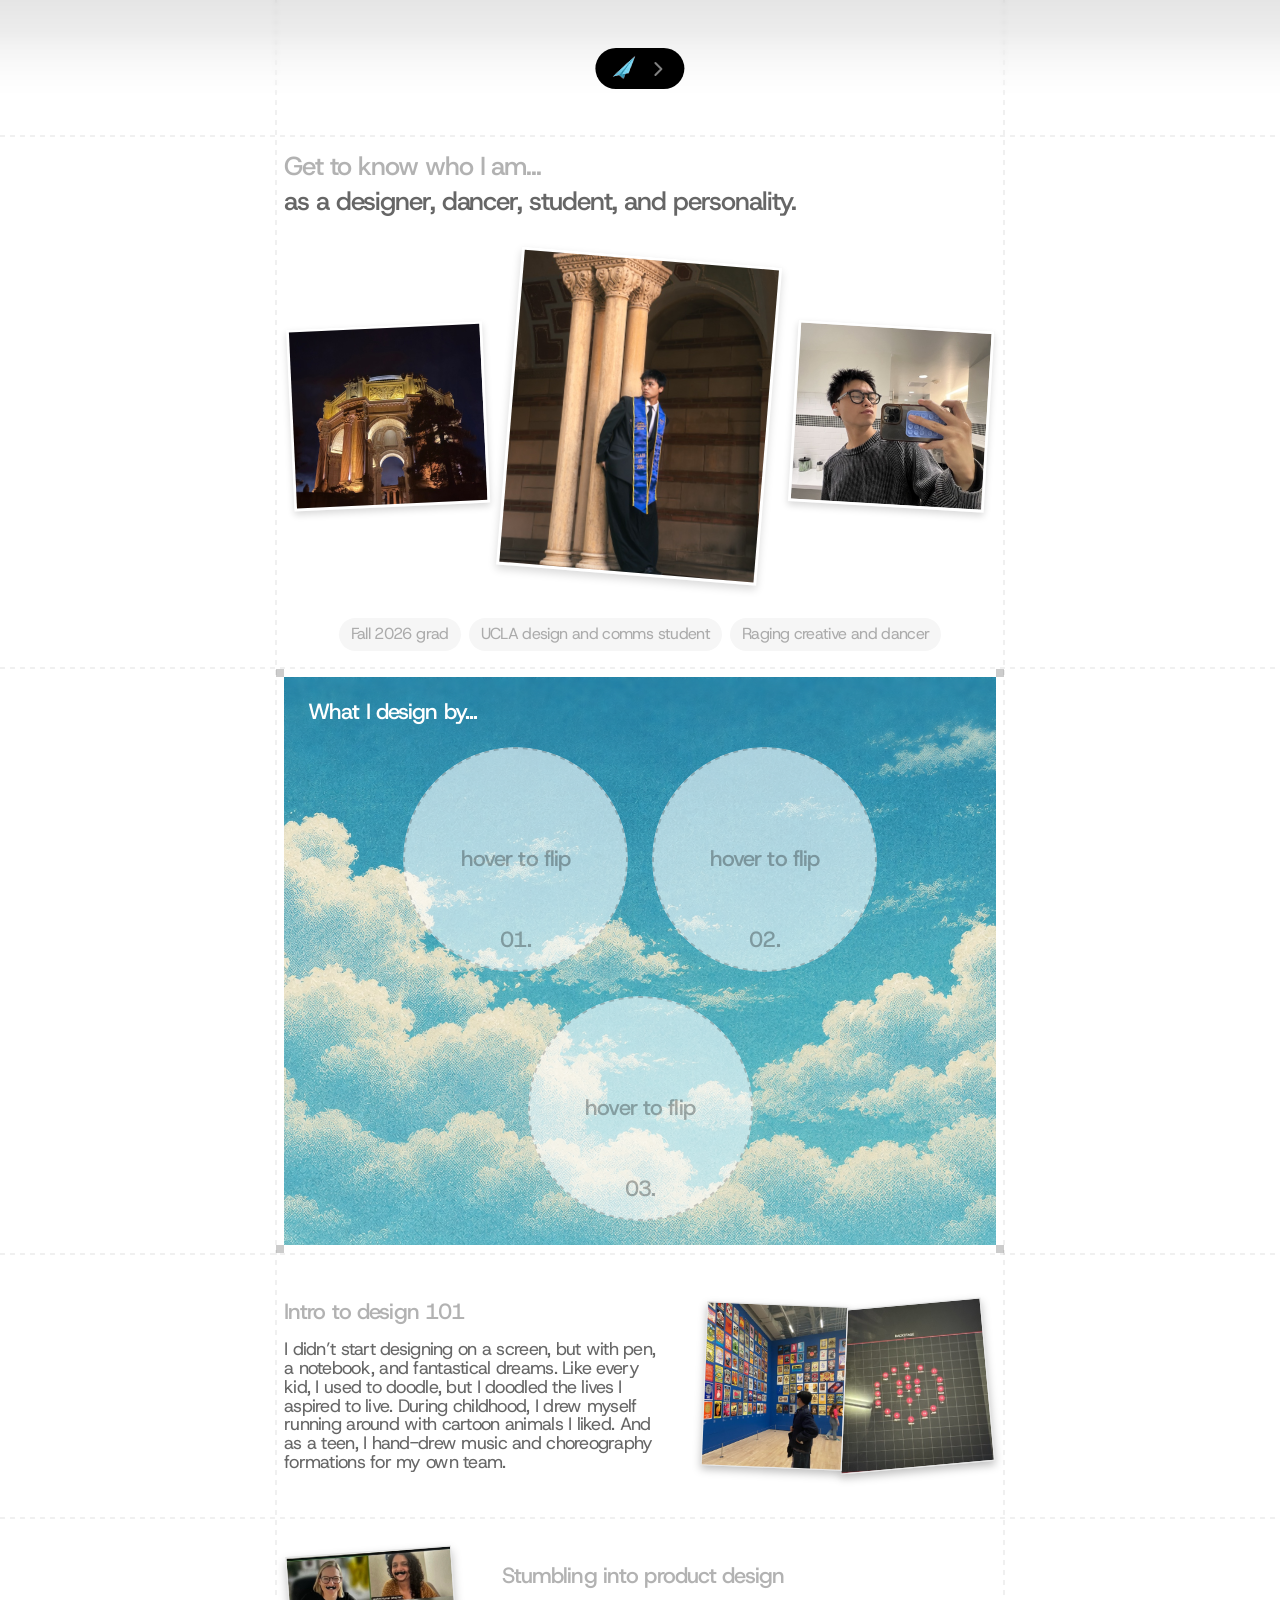
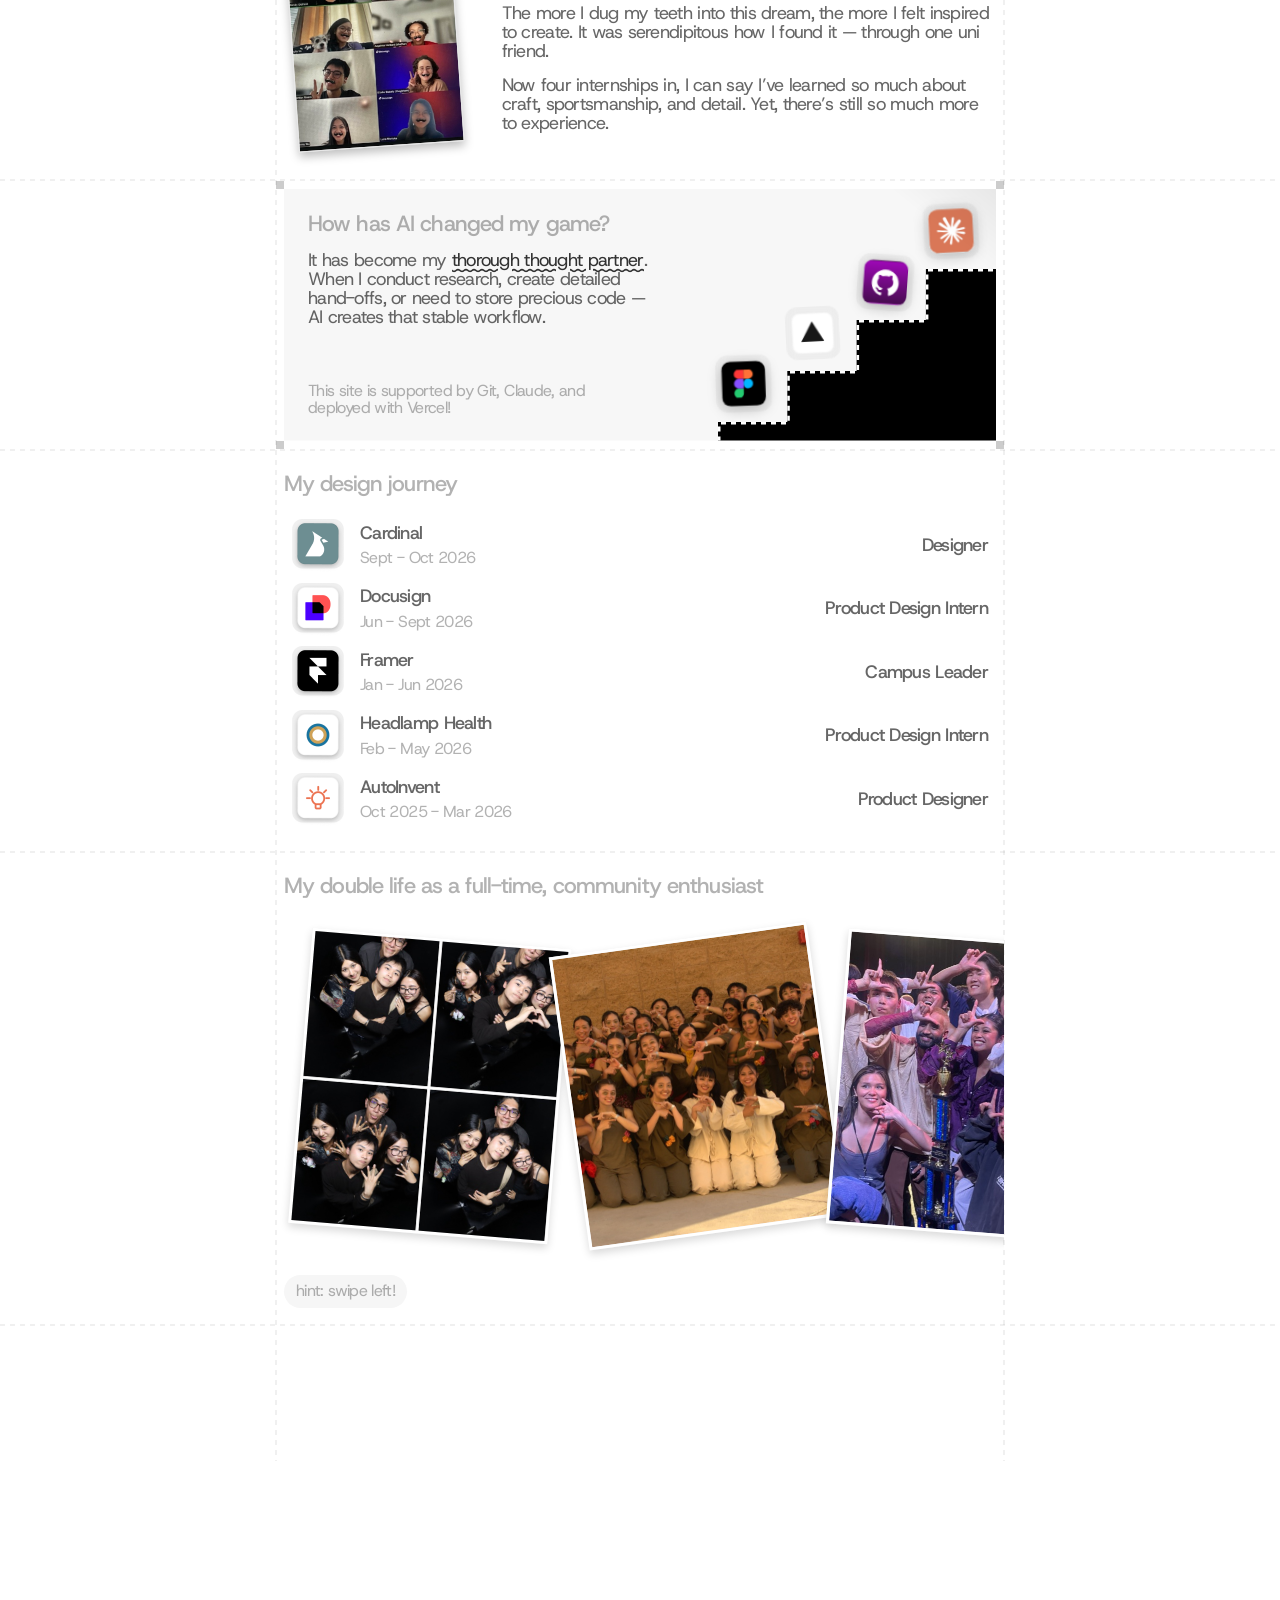
==== commit f3ab2edb: "Remove Playground and Instagram links Playground has no page yet and Instagram had no link, so drop " ====
--- a/about.html
+++ b/about.html
@@ -33,7 +33,6 @@
       </button>
       <span class="nav__links" id="nav-links">
         <a class="nav__link" href="index.html#work">Work</a>
-        <a class="nav__link" href="#">Playground</a>
         <a class="nav__link" href="about.html" aria-current="page">About</a>
       </span>
     </nav>
@@ -213,14 +212,12 @@
               <ul class="footer__list">
                 <li><a href="https://www.linkedin.com/in/jordanarivero" target="_blank" rel="noopener">LinkedIn</a></li>
                 <li><a href="mailto:jarivero004@gmail.com">Email</a></li>
-                <li><a href="#">Instagram</a></li>
               </ul>
             </div>
             <div class="footer__group" data-pop>
               <h2 class="footer__label">Pages</h2>
               <ul class="footer__list">
                 <li><a href="index.html#work">Work</a></li>
-                <li><a href="#">Playground</a></li>
                 <li><a href="about.html">About</a></li>
               </ul>
             </div>
